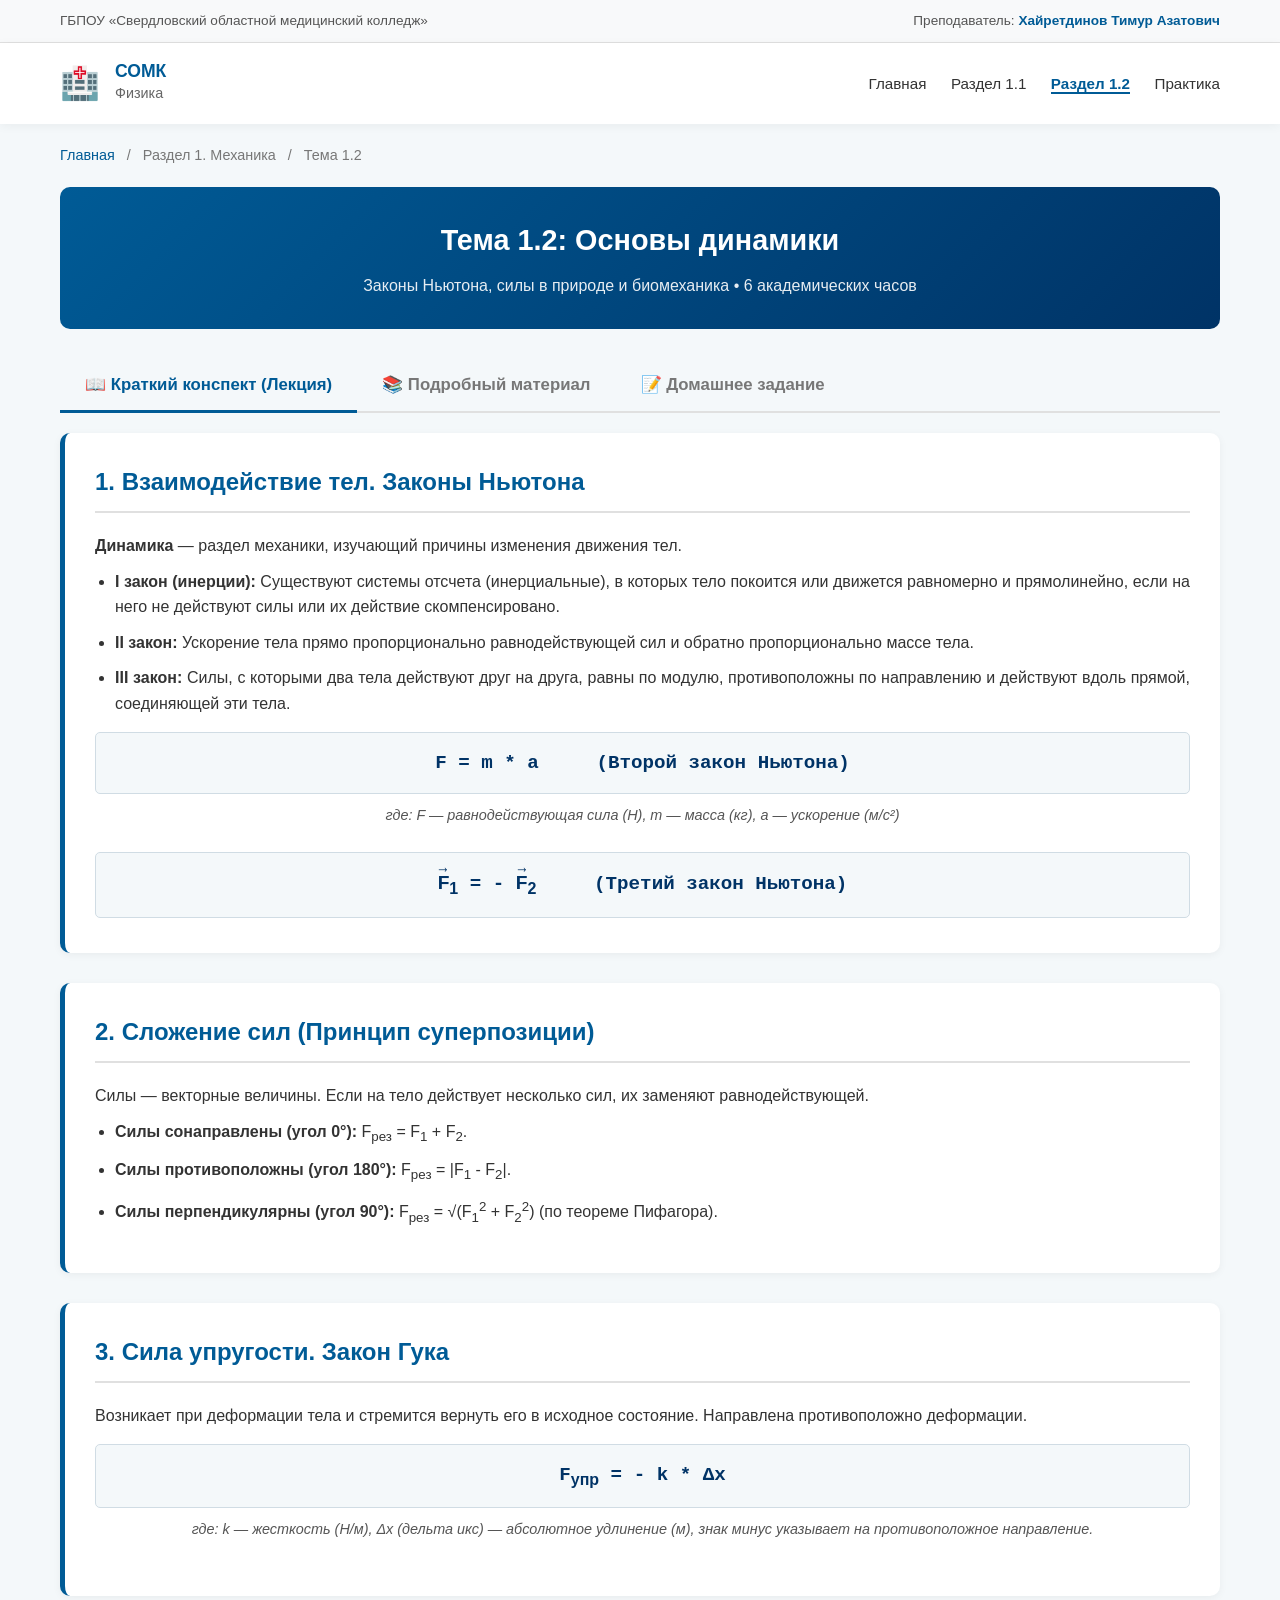
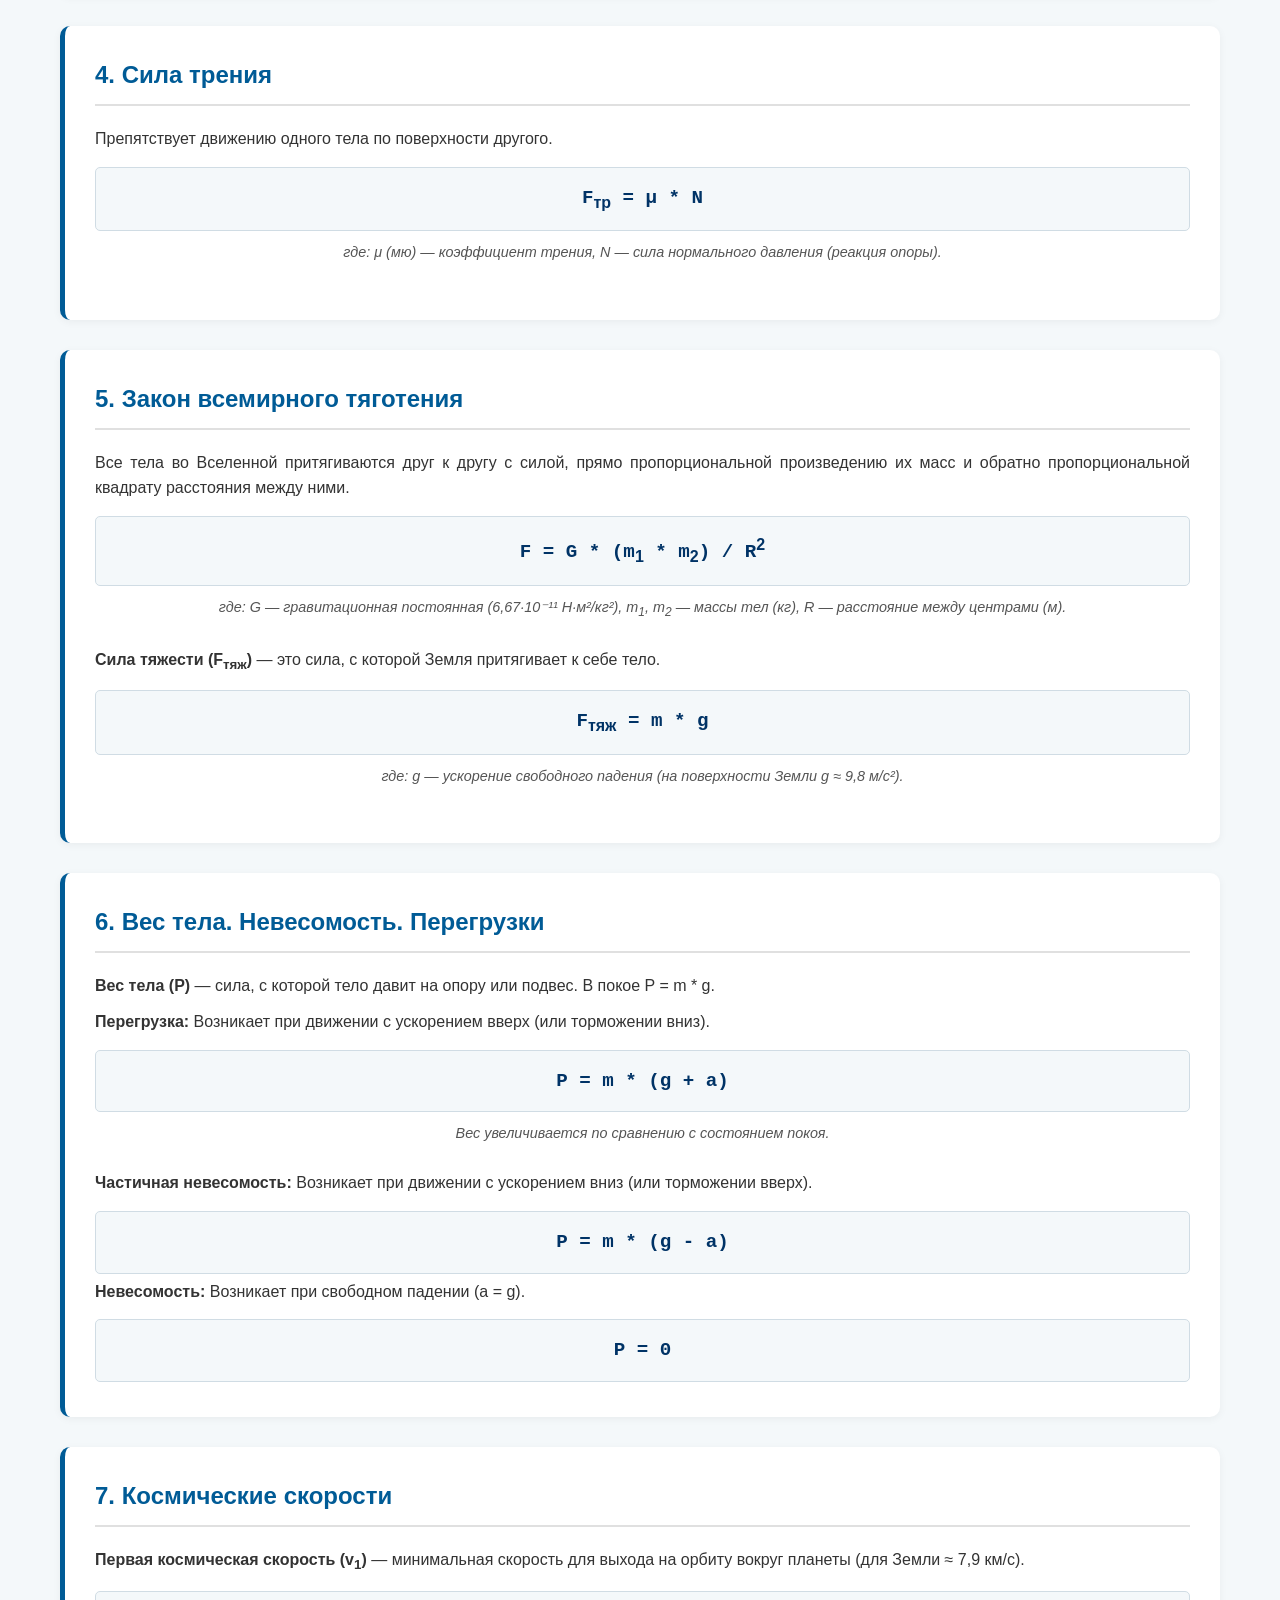
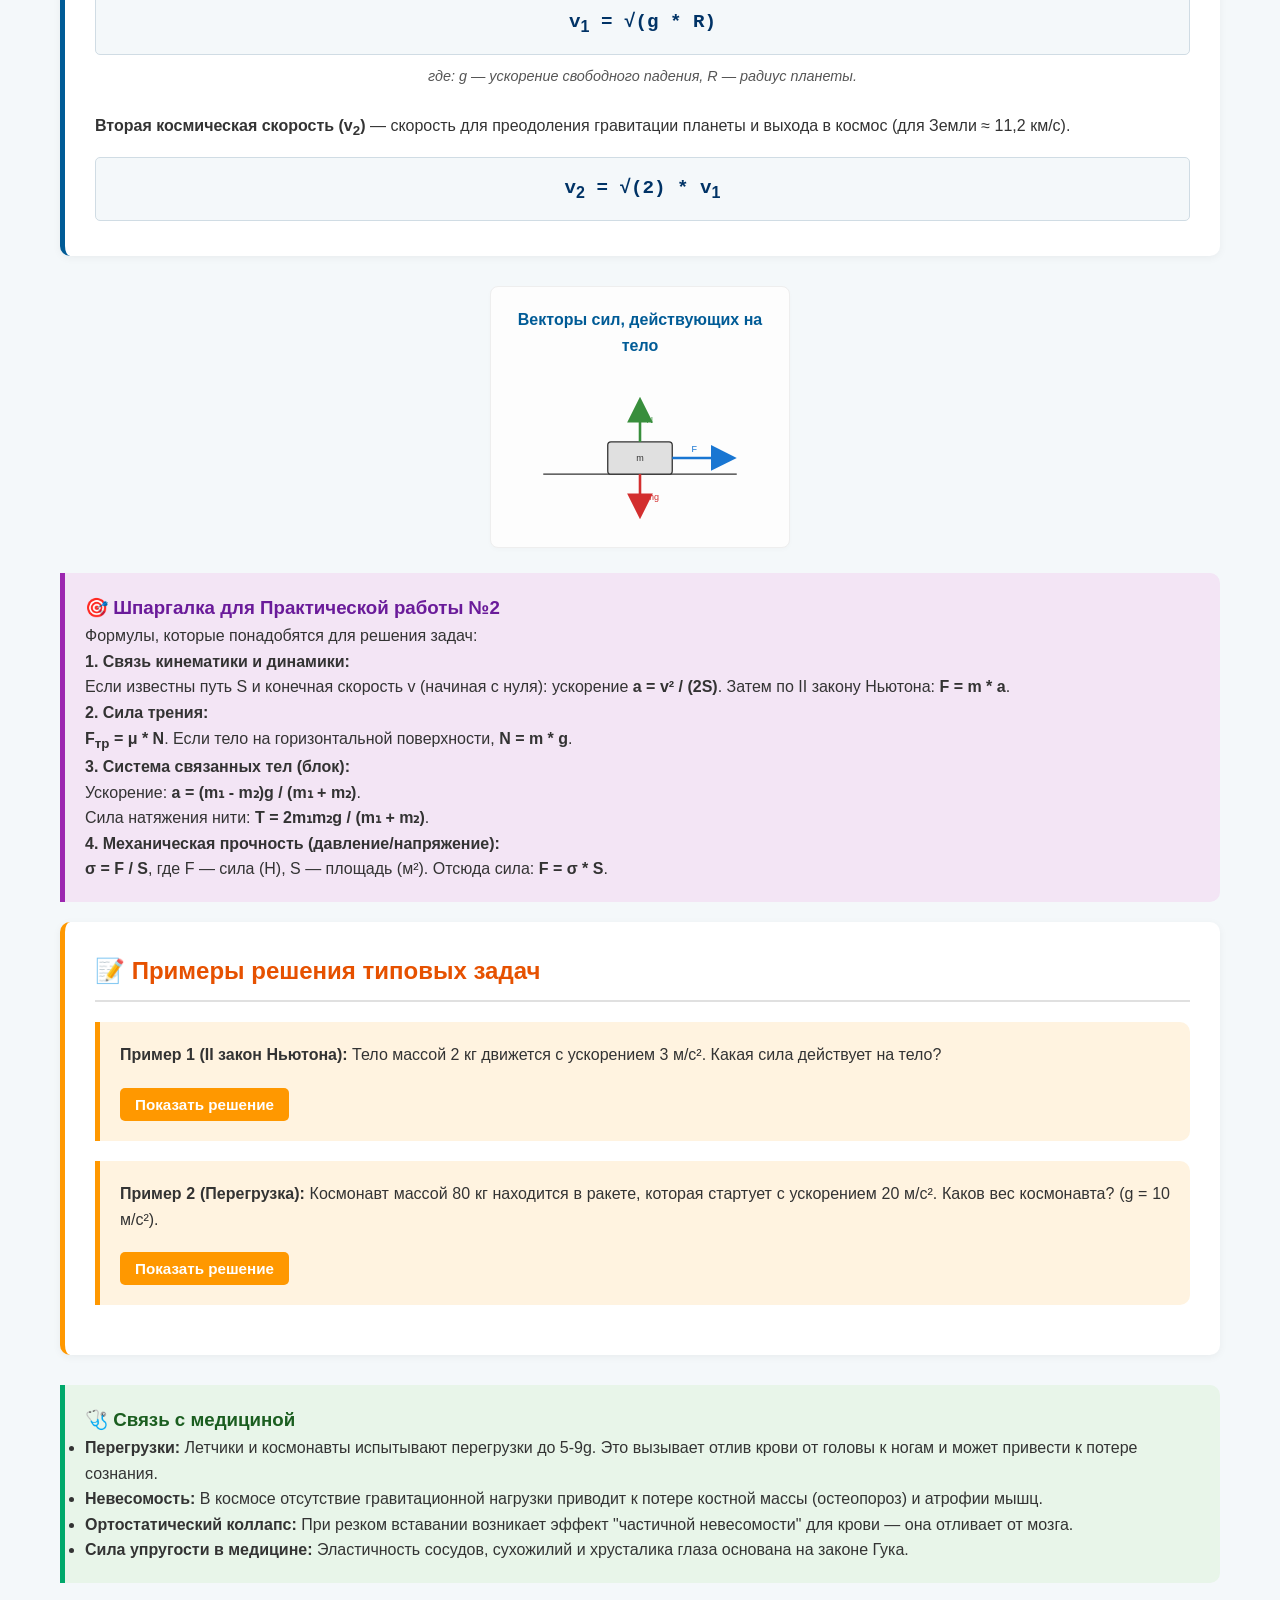
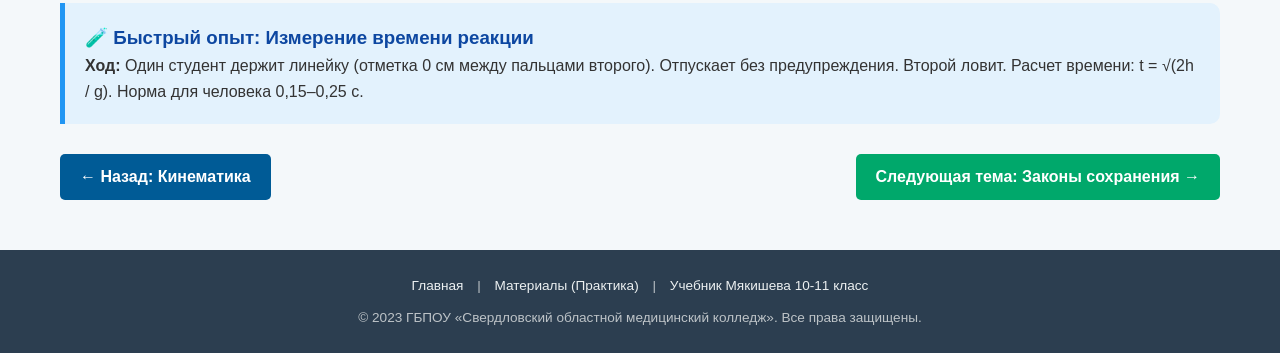
==== dynamics.html @ 5dc93170 "dynamics.html" ====
<!DOCTYPE html>
<html lang="ru">
<head>
    <meta charset="UTF-8">
    <meta name="viewport" content="width=device-width, initial-scale=1.0">
    <title>Тема 1.2 Основы динамики | СОМК</title>
        <link rel="stylesheet" href="./css/style.css">
    <link rel="manifest" href="./manifest.json">
    <meta name="theme-color" content="#005B96">
    <link rel="apple-touch-icon" href="./img/icon-192.png">
</head>
<body>
    <div class="top-bar">
        <div class="container">
            <span>ГБПОУ «Свердловский областной медицинский колледж»</span>
            <span>Преподаватель: <strong>Хайретдинов Тимур Азатович</strong></span>
        </div>
    </div>

    <header>
        <div class="container">
            <nav>
                <div class="logo-block">
                    <div class="logo-icon">🏥</div>
                    <div class="logo-text">
                        <span class="college-name">СОМК</span>
                        <span class="discipline">Физика</span>
                    </div>
                </div>
                <div class="nav-links">
                    <a href="index.html">Главная</a>
                    <a href="mechanics.html">Раздел 1.1</a>
                    <a href="dynamics.html" class="active">Раздел 1.2</a>
                    <a href="materials.html">Практика</a>
                </div>
            </nav>
        </div>
    </header>

    <div class="container">
        <div class="breadcrumbs">
            <a href="index.html">Главная</a> <span>/</span> Раздел 1. Механика <span>/</span> Тема 1.2
        </div>

        <div class="page-header">
            <h1>Тема 1.2: Основы динамики</h1>
            <p>Законы Ньютона, силы в природе и биомеханика • 6 академических часов</p>
        </div>

        <!-- СИСТЕМА ВКЛАДОК -->
        <div class="tab-container">
            <div class="tab-buttons">
                <button class="tab-btn active" onclick="openTab(this, 'tab-short')">📖 Краткий конспект (Лекция)</button>
                <button class="tab-btn" onclick="openTab(this, 'tab-detailed')">📚 Подробный материал</button>
                <button class="tab-btn" onclick="openTab(this, 'tab-homework')">📝 Домашнее задание</button>
            </div>

            <!-- ВКЛАДКА 1: КРАТКИЙ КОНСПЕКТ -->
            <div id="tab-short" class="tab-content active">
                
                <div class="content-section">
                    <h2>1. Взаимодействие тел. Законы Ньютона</h2>
                    <p><strong>Динамика</strong> — раздел механики, изучающий причины изменения движения тел.</p>
                    <ul>
                        <li><strong>I закон (инерции):</strong> Существуют системы отсчета (инерциальные), в которых тело покоится или движется равномерно и прямолинейно, если на него не действуют силы или их действие скомпенсировано.</li>
                        <li><strong>II закон:</strong> Ускорение тела прямо пропорционально равнодействующей сил и обратно пропорционально массе тела.</li>
                        <li><strong>III закон:</strong> Силы, с которыми два тела действуют друг на друга, равны по модулю, противоположны по направлению и действуют вдоль прямой, соединяющей эти тела.</li>
                    </ul>
                    <div class="formula-block">F = m * a &nbsp;&nbsp;&nbsp; (Второй закон Ньютона)</div>
                    <div class="formula-note">где: F — равнодействующая сила (Н), m — масса (кг), a — ускорение (м/с²)</div>
                    <div class="formula-block"><span class="vec">F</span><sub>1</sub> = - <span class="vec">F</span><sub>2</sub> &nbsp;&nbsp;&nbsp; (Третий закон Ньютона)</div>
                </div>

                <div class="content-section">
                    <h2>2. Сложение сил (Принцип суперпозиции)</h2>
                    <p>Силы — векторные величины. Если на тело действует несколько сил, их заменяют равнодействующей.</p>
                    <ul>
                        <li><strong>Силы сонаправлены (угол 0°):</strong> F<sub>рез</sub> = F<sub>1</sub> + F<sub>2</sub>.</li>
                        <li><strong>Силы противоположны (угол 180°):</strong> F<sub>рез</sub> = |F<sub>1</sub> - F<sub>2</sub>|.</li>
                        <li><strong>Силы перпендикулярны (угол 90°):</strong> F<sub>рез</sub> = &radic;(F<sub>1</sub><sup>2</sup> + F<sub>2</sub><sup>2</sup>) (по теореме Пифагора).</li>
                    </ul>
                </div>

                <div class="content-section">
                    <h2>3. Сила упругости. Закон Гука</h2>
                    <p>Возникает при деформации тела и стремится вернуть его в исходное состояние. Направлена противоположно деформации.</p>
                    <div class="formula-block">F<sub>упр</sub> = - k * &Delta;x</div>
                    <div class="formula-note">где: k — жесткость (Н/м), &Delta;x (дельта икс) — абсолютное удлинение (м), знак минус указывает на противоположное направление.</div>
                </div>

                <div class="content-section">
                    <h2>4. Сила трения</h2>
                    <p>Препятствует движению одного тела по поверхности другого.</p>
                    <div class="formula-block">F<sub>тр</sub> = &mu; * N</div>
                    <div class="formula-note">где: &mu; (мю) — коэффициент трения, N — сила нормального давления (реакция опоры).</div>
                </div>

                <div class="content-section">
                    <h2>5. Закон всемирного тяготения</h2>
                    <p>Все тела во Вселенной притягиваются друг к другу с силой, прямо пропорциональной произведению их масс и обратно пропорциональной квадрату расстояния между ними.</p>
                    <div class="formula-block">F = G * (m<sub>1</sub> * m<sub>2</sub>) / R<sup>2</sup></div>
                    <div class="formula-note">где: G — гравитационная постоянная (6,67·10⁻¹¹ Н·м²/кг²), m<sub>1</sub>, m<sub>2</sub> — массы тел (кг), R — расстояние между центрами (м).</div>
                    <p><strong>Сила тяжести (F<sub>тяж</sub>)</strong> — это сила, с которой Земля притягивает к себе тело.</p>
                    <div class="formula-block">F<sub>тяж</sub> = m * g</div>
                    <div class="formula-note">где: g — ускорение свободного падения (на поверхности Земли g ≈ 9,8 м/с²).</div>
                </div>

                <div class="content-section">
                    <h2>6. Вес тела. Невесомость. Перегрузки</h2>
                    <p><strong>Вес тела (P)</strong> — сила, с которой тело давит на опору или подвес. В покое P = m * g.</p>
                    <p><strong>Перегрузка:</strong> Возникает при движении с ускорением вверх (или торможении вниз).</p>
                    <div class="formula-block">P = m * (g + a)</div>
                    <div class="formula-note">Вес увеличивается по сравнению с состоянием покоя.</div>
                    <p><strong>Частичная невесомость:</strong> Возникает при движении с ускорением вниз (или торможении вверх).</p>
                    <div class="formula-block">P = m * (g - a)</div>
                    <p><strong>Невесомость:</strong> Возникает при свободном падении (a = g).</p>
                    <div class="formula-block">P = 0</div>
                </div>

                <div class="content-section">
                    <h2>7. Космические скорости</h2>
                    <p><strong>Первая космическая скорость (v<sub>1</sub>)</strong> — минимальная скорость для выхода на орбиту вокруг планеты (для Земли ≈ 7,9 км/с).</p>
                    <div class="formula-block">v<sub>1</sub> = &radic;(g * R)</div>
                    <div class="formula-note">где: g — ускорение свободного падения, R — радиус планеты.</div>
                    <p><strong>Вторая космическая скорость (v<sub>2</sub>)</strong> — скорость для преодоления гравитации планеты и выхода в космос (для Земли ≈ 11,2 км/с).</p>
                    <div class="formula-block">v<sub>2</sub> = &radic;(2) * v<sub>1</sub></div>
                </div>

                <!-- ВИЗУАЛ -->
                <div class="visual-container">
                    <div class="visual-card">
                        <h4>Векторы сил, действующих на тело</h4>
                        <svg viewBox="0 0 400 250" style="width: 100%; height: auto;">
                            <line x1="50" y1="180" x2="350" y2="180" stroke="#333" stroke-width="2" />
                            <rect x="150" y="130" width="100" height="50" fill="#e0e0e0" stroke="#333" stroke-width="2" rx="5" />
                            <text x="200" y="160" font-size="14" fill="#333" text-anchor="middle">m</text>
                            <!-- Сила тяжести -->
                            <line x1="200" y1="180" x2="200" y2="230" stroke="#D32F2F" stroke-width="4" marker-end="url(#arrR)" />
                            <text x="210" y="220" font-size="14" fill="#D32F2F">mg</text>
                            <!-- Сила реакции -->
                            <line x1="200" y1="130" x2="200" y2="80" stroke="#388E3C" stroke-width="4" marker-end="url(#arrG)" />
                            <text x="210" y="100" font-size="14" fill="#388E3C">N</text>
                            <!-- Сила тяги -->
                            <line x1="250" y1="155" x2="330" y2="155" stroke="#1976D2" stroke-width="4" marker-end="url(#arrB)" />
                            <text x="280" y="145" font-size="14" fill="#1976D2">F</text>
                            <defs>
                                <marker id="arrR" markerWidth="10" markerHeight="10" refX="5" refY="5" orient="auto-start-reverse"><path d="M 0 0 L 10 5 L 0 10 z" fill="#D32F2F" /></marker>
                                <marker id="arrG" markerWidth="10" markerHeight="10" refX="5" refY="5" orient="auto-start-reverse"><path d="M 0 0 L 10 5 L 0 10 z" fill="#388E3C" /></marker>
                                <marker id="arrB" markerWidth="10" markerHeight="10" refX="5" refY="5" orient="auto-start-reverse"><path d="M 0 0 L 10 5 L 0 10 z" fill="#1976D2" /></marker>
                            </defs>
                        </svg>
                    </div>
                </div>

                <!-- ШПАРГАЛКА ДЛЯ ПРАКТИКИ -->
                <div class="practice-cheatsheet">
                    <h3>🎯 Шпаргалка для Практической работы №2</h3>
                    <p>Формулы, которые понадобятся для решения задач:</p>
                    
                    <p><strong>1. Связь кинематики и динамики:</strong><br>
                    Если известны путь S и конечная скорость v (начиная с нуля): ускорение <strong>a = v² / (2S)</strong>. Затем по II закону Ньютона: <strong>F = m * a</strong>.</p>

                    <p><strong>2. Сила трения:</strong><br>
                    <strong>F<sub>тр</sub> = &mu; * N</strong>. Если тело на горизонтальной поверхности, <strong>N = m * g</strong>.</p>

                    <p><strong>3. Система связанных тел (блок):</strong><br>
                    Ускорение: <strong>a = (m₁ - m₂)g / (m₁ + m₂)</strong>.<br>
                    Сила натяжения нити: <strong>T = 2m₁m₂g / (m₁ + m₂)</strong>.</p>

                    <p><strong>4. Механическая прочность (давление/напряжение):</strong><br>
                    <strong>&sigma; = F / S</strong>, где F — сила (Н), S — площадь (м²). Отсюда сила: <strong>F = &sigma; * S</strong>.</p>
                </div>

                <!-- ПРИМЕРЫ РЕШЕНИЯ ЗАДАЧ -->
                <div class="content-section" style="border-left-color: #FF9800;">
                    <h2 style="color: #E65100;">📝 Примеры решения типовых задач</h2>
                    
                    <div class="task-box">
                        <p><strong>Пример 1 (II закон Ньютона):</strong> Тело массой 2 кг движется с ускорением 3 м/с². Какая сила действует на тело?</p>
                        <button class="btn-reveal" onclick="toggleAnswer(this, 'ex1')">Показать решение</button>
                        <div id="ex1" class="answer-block">
                            <p><strong>Решение:</strong> F = m * a = 2 кг * 3 м/с² = <strong>6 Н.</strong></p>
                        </div>
                    </div>

                    <div class="task-box">
                        <p><strong>Пример 2 (Перегрузка):</strong> Космонавт массой 80 кг находится в ракете, которая стартует с ускорением 20 м/с². Каков вес космонавта? (g = 10 м/с²).</p>
                        <button class="btn-reveal" onclick="toggleAnswer(this, 'ex2')">Показать решение</button>
                        <div id="ex2" class="answer-block">
                            <p><strong>Решение:</strong> Ракета движется вверх с ускорением, значит возникает перегрузка. P = m * (g + a) = 80 * (10 + 20) = <strong>2400 Н.</strong></p>
                        </div>
                    </div>
                </div>

                <!-- МЕДИЦИНА И ОПЫТ -->
                <div class="medical-box">
                    <h3>🩺 Связь с медициной</h3>
                    <ul>
                        <li><strong>Перегрузки:</strong> Летчики и космонавты испытывают перегрузки до 5-9g. Это вызывает отлив крови от головы к ногам и может привести к потере сознания.</li>
                        <li><strong>Невесомость:</strong> В космосе отсутствие гравитационной нагрузки приводит к потере костной массы (остеопороз) и атрофии мышц.</li>
                        <li><strong>Ортостатический коллапс:</strong> При резком вставании возникает эффект "частичной невесомости" для крови — она отливает от мозга.</li>
                        <li><strong>Сила упругости в медицине:</strong> Эластичность сосудов, сухожилий и хрусталика глаза основана на законе Гука.</li>
                    </ul>
                </div>

                <div class="experiment-box">
                    <h3>🧪 Быстрый опыт: Измерение времени реакции</h3>
                    <p><strong>Ход:</strong> Один студент держит линейку (отметка 0 см между пальцами второго). Отпускает без предупреждения. Второй ловит. Расчет времени: t = &radic;(2h / g). Норма для человека 0,15–0,25 с.</p>
                </div>
            </div>

            <!-- ВКЛАДКА 2: ПОДРОБНЫЙ МАТЕРИАЛ -->
            <div id="tab-detailed" class="tab-content">
                <div class="content-section">
                    <h2>Подробная теория (для самостоятельного изучения)</h2>
                    
                    <!-- ================= ФАЙЛ 1: ПЕРВЫЙ ЗАКОН НЬЮТОНА ================= -->
                    <h3>1. Инерция. Первый закон Ньютона</h3>
                    <p><strong>Инерция</strong> — это явление сохранения скорости движения тела при отсутствии внешних воздействий.</p>
                    
                    <div class="medical-box" style="background-color: #FFF3E0; border-left-color: #FF9800;">
                        <h3 style="color: #E65100;">💡 Обрати внимание!</h3>
                        <p>По закону инерции, материальная точка сохраняет свою скорость при отсутствии воздействия на него внешних сил или при уравновешивании действия этих сил.</p>
                        <p>С явлением инерции мы сталкиваемся ежедневно, поэтому необходимо знать её положительные и отрицательные свойства. При ловле мяча нужно отступать по траектории движения, смягчая удар. Иначе можно получить травму. При торможении транспорта необходимо постараться продолжить движение по прежней траектории, чтобы избежать столкновения с деталями транспорта.</p>
                    </div>

                    <p>До принятия закона инерции древнегреческий учёный Аристотель и его последователи считали, что тело не может двигаться с постоянной скоростью без постоянного воздействия внешних сил.</p>
                    <p>Первым отверг такие представления Галилео Галилей. Он предположил, что в результате взаимодействий любого тела с другими телами происходят изменения скорости его движения. При отсутствии действия других тел скорость тела не изменяется ни по модулю, ни по направлению. Таким образом, Галилей пришёл к выводу:</p>
                    <p><em>При отсутствии внешних воздействий тело может не только покоиться, но и двигаться прямолинейно и равномерно.</em></p>
                    <p>Внешние силы необходимы для компенсации потерь энергии из-за силы трения.</p>
                    
                    <div class="medical-box" style="background-color: #FFF3E0; border-left-color: #FF9800;">
                        <h3 style="color: #E65100;">💡 Обрати внимание!</h3>
                        <p>После прекращения воздействий тело движется равномерно и прямолинейно по касательной к первоначальной траектории движения.</p>
                    </div>

                    <p>На основе вывода Галилея английский учёный Исаак Ньютон сформулировал закон инерции.</p>
                    <p><strong>Если на тело не действуют силы или их действие скомпенсировано, то данное тело находится в состоянии покоя или равномерного прямолинейного движения.</strong></p>
                    <p>Закон инерции называют первым законом Ньютона, или первым законом механики.</p>

                    <p><strong>Инертность</strong> — это свойство тела, которое характеризует его способность «сопротивляться» изменению скорости.</p>
                    <p>Насколько инертным является тело, определяется его массой (в физике вводится термин «инертная масса»).</p>

                    <h3>2. Инерциальные и неинерциальные системы отсчета</h3>
                    <p>Со временем выяснилось, что первый закон Ньютона выполняется не во всех системах отсчёта.</p>
                    <p>Проведём опыт. Подвесим над тележкой один шарик, а другой положим внутрь грузового отсека тележки. Запустим установку так, чтобы она двигалась по поверхности стола с постоянной скоростью в одном направлении (рис. 1).</p>

                    <!-- КАРТИНКА 1: Тележка на ровной поверхности -->
                    <div class="doc-image-container">
                        <img src="./img/img_dyn_01_cart_smooth.svg" alt="Опыт с тележкой на ровной горизонтальной поверхности" onerror="this.style.display='none'; this.nextElementSibling.style.display='block';">
                        <div style="display:none; padding: 20px; background: #fff3cd; color: #856404; border-radius: 5px;">
                            Сохраните картинку как <code>img_dyn_01_cart_smooth.svg</code>.
                        </div>
                        <div class="doc-image-caption">Рис. 1. Опыт с тележкой на ровной горизонтальной поверхности.</div>
                    </div>

                    <p>1. Сила тяжести первого шарика уравновешена силой натяжения троса, поэтому нет движения вертикального направления: <span class="vec">T</span><sub>1</sub> + m<sub>1</sub><span class="vec">g</span> = m<sub>1</sub><span class="vec">a</span>.</p>
                    <p>2. Сила тяжести второго шарика уравновешена силой реакции опоры, поэтому нет движения вертикального направления: <span class="vec">N</span><sub>2</sub> + m<sub>2</sub><span class="vec">g</span> = m<sub>2</sub><span class="vec">a</span>.</p>
                    <p>3. Сила тяжести всей системы тележки с шариками уравновешена силой реакции опоры (Земли), поэтому нет движения вертикального направления: <span class="vec">N</span><sub>3</sub> + (m<sub>1</sub>+m<sub>2</sub>+m<sub>3</sub>)<span class="vec">g</span> = (m<sub>1</sub>+m<sub>2</sub>+m<sub>3</sub>)<span class="vec">a</span>.</p>

                    <p>В горизонтальном направлении нет сил, которые бы изменяли скорости движения шариков и тележки. Поэтому скорость движения всей системы и каждого элемента в горизонтальном направлении постоянна: v = const.</p>
                    
                    <p>Но когда тележка попадёт на песочную насыпь (рис. 2), то она быстро остановится, так как её скорость быстро уменьшается. При снижении скорости шарики начинают двигаться относительно тележки по инерции. В этом случае изменение скорости шариков не связано с действием на них каких-либо сил.</p>

                    <!-- КАРТИНКА 2: Тележка на песке -->
                    <div class="doc-image-container">
                        <img src="./img/img_dyn_02_cart_sand.svg" alt="Опыт с тележкой на песочной насыпи" onerror="this.style.display='none'; this.nextElementSibling.style.display='block';">
                        <div style="display:none; padding: 20px; background: #fff3cd; color: #856404; border-radius: 5px;">
                            Сохраните картинку как <code>img_dyn_02_cart_sand.svg</code>.
                        </div>
                        <div class="doc-image-caption">Рис. 2. Опыт с тележкой на песочной насыпи.</div>
                    </div>

                    <p>В системе отсчёта, связанной с тележкой, движущейся с ускорением (в данном случае с замедлением), закон инерции не выполняется.</p>
                    <p>Если тело относительно системы отсчёта имеет ускорение даже в отсутствие действия на него других тел или внешних сил, то в такой системе не выполняется закон инерции.</p>
                    
                    <p><strong>Первый закон Ньютона:</strong> всегда можно найти инерциальную систему отсчёта, в которой выполняется закон инерции: если на тело не действуют силы или их действие компенсировано, то тело будет находиться в состоянии покоя или двигаться прямолинейно и равномерно.</p>
                    <p>Первый закон Ньютона устанавливает существование инерциальных систем отсчёта (ИСО).</p>
                    <p><strong>Неинерциальными</strong> называют системы отсчёта, в которых закон инерции не выполняется.</p>
                    <p>Одно и то же тело может находиться в состоянии покоя в одной системе отсчёта и двигаться с ускорением в другой системе отсчёта.</p>

                    <p><strong>Пример:</strong> в самолёте, пикирующем вниз с ускорением свободного падения, пилот находится в состоянии покоя в системе отсчёта, связанной с самолётом. Одновременно в системе отсчёта, связанной с Землёй, этот пилот движется вместе с самолетом с ускорением свободного падения.</p>
                    <p>В большинстве вопросов о движении на поверхности Земли будем принимать Землю за систему отсчёта, потому что нарушения закона инерции для Земли как для системы отсчёта малы. Изучая движение планет будем выбирать для системы отсчета Солнце и звёзды.</p>
                    <p>Всегда можно найти (выбрать) систему отсчёта, которая с заданной степенью точности является инерциальной.</p>

                    <!-- ================= ФАЙЛ 2: ВТОРОЙ ЗАКОН НЬЮТОНА ================= -->
                    <h3 style="margin-top: 50px; color: #005B96; border-bottom: 2px solid #005B96;">3. Сложение сил. Второй закон Ньютона</h3>
                    
                    <h4>1. Сложение сил</h4>
                    
                    <div class="medical-box" style="background-color: #FFF3E0; border-left-color: #FF9800;">
                        <h3 style="color: #E65100;">💡 Обрати внимание!</h3>
                        <p>Силы — векторные величины, они характеризуются модулем и направлением. Поэтому при сложении сил применяют законы сложения векторов.</p>
                    </div>

                    <p><strong>1. Угол между векторами равен 0°.</strong> Если силы параллельны и сонаправлены, то их модули складываются. Для вычислений используют формулу: <strong>F<sub>рез</sub> = F<sub>1</sub> + F<sub>2</sub></strong>.</p>

                    <!-- КАРТИНКА 3: Сложение сонаправленных сил -->
                    <div class="doc-image-container">
                        <img src="./img/img_dyn_03_add_0.svg" alt="Сложение однонаправленных сил" onerror="this.style.display='none'; this.nextElementSibling.style.display='block';">
                        <div style="display:none; padding: 20px; background: #fff3cd; color: #856404; border-radius: 5px;">
                            Сохраните картинку как <code>img_dyn_03_add_0.svg</code>.
                        </div>
                        <div class="doc-image-caption">Рис. 3. Сложение однонаправленных сил.</div>
                    </div>

                    <p><strong>Пример:</strong> двое детей тянут санки, помогая друг другу. Поэтому результирующая сила всегда больше, чем сила тяги каждого ребёнка, взятая по отдельности.</p>

                    <p><strong>2. Угол между векторами равен 180°.</strong> Если силы параллельны и противоположно направлены, то их модули вычитаются. Результирующая сила всегда положительна, так как разность берётся по модулю. Для вычислений используют формулу: <strong>F<sub>рез</sub> = |F<sub>1</sub> − F<sub>2</sub>|</strong>.</p>

                    <!-- КАРТИНКА 4: Сложение противоположных сил -->
                    <div class="doc-image-container">
                        <img src="./img/img_dyn_04_add_180.svg" alt="Сложение противоположно направленных сил" onerror="this.style.display='none'; this.nextElementSibling.style.display='block';">
                        <div style="display:none; padding: 20px; background: #fff3cd; color: #856404; border-radius: 5px;">
                            Сохраните картинку как <code>img_dyn_04_add_180.svg</code>.
                        </div>
                        <div class="doc-image-caption">Рис. 4. Сложение противоположно направленных сил.</div>
                    </div>

                    <p><strong>Пример:</strong> если санки тянуть по поверхности, на которой нет ни снега, ни льда, то сила трения действует противоположно силе тяги. Поэтому результирующая сила меньше, чем сила тяги.</p>

                    <p><strong>3. Угол между векторами равен 90°.</strong> Если силы взаимно перпендикулярны, то их результирующая сила находится по теореме Пифагора. Обе силы являются катетами прямоугольного треугольника, а результирующая сила — гипотенузой. Для вычислений используют формулу: <strong>F<sub>рез</sub> = &radic;(F<sub>1</sub><sup>2</sup> + F<sub>2</sub><sup>2</sup>)</strong>.</p>

                    <!-- КАРТИНКА 5: Сложение перпендикулярных сил -->
                    <div class="doc-image-container">
                        <img src="./img/img_dyn_05_add_90.svg" alt="Сложение взаимно перпендикулярных сил" onerror="this.style.display='none'; this.nextElementSibling.style.display='block';">
                        <div style="display:none; padding: 20px; background: #fff3cd; color: #856404; border-radius: 5px;">
                            Сохраните картинку как <code>img_dyn_05_add_90.svg</code>.
                        </div>
                        <div class="doc-image-caption">Рис. 5. Сложение взаимно перпендикулярных сил.</div>
                    </div>

                    <p><strong>Пример:</strong> если ехать на велосипеде при сильном боковом ветре, то велосипед заносит в сторону, так как результирующая сила направлена в сторону от направления движения.</p>

                    <h4>2. Принцип суперпозиции сил</h4>
                    <p>Сила характеризуется:</p>
                    <ul>
                        <li>направлением,</li>
                        <li>величиной,</li>
                        <li>точкой приложения (началом вектора), геометрическое положение которой зависит от того, какая именно сила действует на тело.</li>
                    </ul>
                    <p><strong>Принцип суперпозиции:</strong> при действии на тело нескольких сил <span class="vec">F</span><sub>1</sub>, <span class="vec">F</span><sub>2</sub>...<span class="vec">F</span><sub>n</sub>, результирующая (равнодействующая) сила равна <span class="vec">F<sub>p</sub></span> = <span class="vec">F</span><sub>1</sub> + <span class="vec">F</span><sub>2</sub> + ... + <span class="vec">F</span><sub>n</sub>.</p>
                    
                    <!-- КАРТИНКА 6: Векторная сумма -->
                    <div class="doc-image-container">
                        <img src="./img/img_dyn_07_vector_sum.svg" alt="Векторная сумма сил" onerror="this.style.display='none'; this.nextElementSibling.style.display='block';">
                        <div style="display:none; padding: 20px; background: #fff3cd; color: #856404; border-radius: 5px;">
                            Сохраните картинку как <code>img_dyn_07_vector_sum.svg</code>.
                        </div>
                        <div class="doc-image-caption">Векторная сумма сил (правило параллелограмма).</div>
                    </div>

                    <p>На рисунке 6 изображён брусок, на который действуют сила тяжести m<span class="vec">g</span>, сила реакции опоры <span class="vec">N</span> и сила трения <span class="vec">F<sub>тр</sub></span>. Красным вектором обозначена результирующая сила <span class="vec">F<sub>рез</sub></span>.</p>

                    <!-- КАРТИНКА 7: Силы на наклонной плоскости -->
                    <div class="doc-image-container">
                        <img src="./img/img_dyn_06_block_incline.svg" alt="Брусок на наклонной плоскости" onerror="this.style.display='none'; this.nextElementSibling.style.display='block';">
                        <div style="display:none; padding: 20px; background: #fff3cd; color: #856404; border-radius: 5px;">
                            Сохраните картинку как <code>img_dyn_06_block_incline.svg</code>.
                        </div>
                        <div class="doc-image-caption">Рис. 6. Силы, действующие на брусок на наклонной плоскости.</div>
                    </div>

                    <h4>3. Второй закон Ньютона</h4>
                    <p>Обобщение экспериментальных фактов по выявлению взаимосвязи между ускорением и вызывающей его силой является основанием второго закона Ньютона.</p>
                    <p><strong>Формулировка второго закона Ньютона:</strong> ускорение тела прямо пропорционально равнодействующей сил, действующих на тело, и обратно пропорционально массе тела.</p>
                    <p>Математическое выражение:</p>
                    <div class="formula-block"><span class="vec">a</span> = <span class="vec">F<sub>p</sub></span> / m</div>
                    <div class="formula-note">где: <span class="vec">F<sub>p</sub></span> — равнодействующая сил, m — масса тела.</div>
                    
                    <p>Масса m, входящая в формулировку второго закона Ньютона, называется <strong>инертной массой</strong>.</p>
                    <p>На практике при решении задач удобнее использовать следующую форму второго закона Ньютона.</p>
                    <p>Равнодействующая сил, приложенных к телу, прямо пропорциональна произведению массы тела на его ускорение:</p>
                    <div class="formula-block"><span class="vec">F<sub>p</sub></span> = m * <span class="vec">a</span></div>

                    <p>Равнодействующая сил — векторная сумма сил, приложенных к телу. Её можно найти по принципу суперпозиции сил.</p>
                    <p>Если на тело действуют силы <span class="vec">F</span><sub>1</sub>, <span class="vec">F</span><sub>2</sub>, …, то результирующая сила есть векторная сумма этих сил:</p>
                    <div class="formula-block"><span class="vec">F<sub>p</sub></span> = <span class="vec">F</span><sub>1</sub> + <span class="vec">F</span><sub>2</sub> + …</div>
                    <p>а тело приобретает ускорение, которое вызвано действием одной силы, равной по модулю и направлению вектору результирующей (или равнодействующей) силы <span class="vec">F<sub>p</sub></span>.</p>

                    <p><strong>Пример:</strong> запишем следствие из второго закона Ньютона для системы «поверхность — блок», изображённой на рисунке 7.</p>

                    <!-- КАРТИНКА 8: Брусок на горизонтальной поверхности -->
                    <div class="doc-image-container">
                        <img src="./img/img_dyn_09_block_horizontal.svg" alt="Силы, действующие на блок" onerror="this.style.display='none'; this.nextElementSibling.style.display='block';">
                        <div style="display:none; padding: 20px; background: #fff3cd; color: #856404; border-radius: 5px;">
                            Сохраните картинку как <code>img_dyn_09_block_horizontal.svg</code>.
                        </div>
                        <div class="doc-image-caption">Рис. 7. Силы, действующие на блок (горизонтальная поверхность).</div>
                    </div>

                    <p>В горизонтальном направлении на блок действуют силы <span class="vec">F</span> и <span class="vec">F<sub>тр</sub></span>, тело имеет ускорение <span class="vec">a</span>.</p>
                    <p>В вертикальном направлении на блок действуют силы m<span class="vec">g</span> и <span class="vec">N</span>, но ускорения нет (тело движется по поверхности, а не «улетает» вверх). Следствия из второго закона Ньютона:</p>
                    <ul>
                        <li>в векторном виде: <span class="vec">F</span> + <span class="vec">F<sub>тр</sub></span> + m<span class="vec">g</span> + <span class="vec">N</span> = m<span class="vec">a</span>;</li>
                        <li>в проекциях на оси OX и OY: <br>
                        OX: F – F<sub>тр</sub> = ma,<br>
                        OY: N – mg = 0.</li>
                    </ul>

                    <p>Чтобы рассчитать величину проекции результирующей силы на выбранное направление, требуется определить величины проекций на это направление всех сил, действующих на тело, и сложить их.</p>
                    
                    <p><strong>Пример:</strong> величина проекции силы <span class="vec">F</span> на ось OX, где <span class="vec">F</span> = <span class="vec">F</span><sub>1</sub> + <span class="vec">F</span><sub>2</sub> (рис. 8):</p>
                    <div class="formula-block">F<sub>x</sub> = F<sub>1x</sub> + F<sub>2x</sub> = F<sub>1</sub>cos&alpha;<sub>1</sub> + F<sub>2</sub>cos&alpha;<sub>2</sub></div>
                    <div class="formula-note">где &alpha;<sub>1</sub> и &alpha;<sub>2</sub> — углы между <span class="vec">F</span><sub>1</sub> и <span class="vec">F</span><sub>2</sub> и осью OX.</div>

                    <!-- КАРТИНКА 9: Проекции на ось -->
                    <div class="doc-image-container">
                        <img src="./img/img_dyn_08_vector_projections.svg" alt="Проекции сил на ось" onerror="this.style.display='none'; this.nextElementSibling.style.display='block';">
                        <div style="display:none; padding: 20px; background: #fff3cd; color: #856404; border-radius: 5px;">
                            Сохраните картинку как <code>img_dyn_08_vector_projections.svg</code>.
                        </div>
                        <div class="doc-image-caption">Рис. 8. Проекции сил на ось OX.</div>
                    </div>

                    <!-- ================= ФАЙЛ 3: ТРЕТИЙ ЗАКОН НЬЮТОНА ================= -->
                    <h3 style="margin-top: 50px; color: #005B96; border-bottom: 2px solid #005B96;">4. Третий закон Ньютона</h3>
                    
                    <p>Взаимодействие двух тел — это всегда двусторонний процесс.</p>
                    <p><strong>Пример:</strong> рассмотрим процесс вбивания гвоздя молотком (рис. 9). Изменение энергии молотка, позволяет совершать работу по забиванию гвоздя. Металлическая часть молотка воздействует на шляпку гвоздя, что вызывает сопротивление бруска при забивании гвоздя. Эта сила противодействует силе молотка. Поэтому молоток останавливается.</p>

                    <!-- КАРТИНКА 10: Молоток и гвоздь -->
                    <div class="doc-image-container">
                        <img src="./img/img_dyn_10_hammer.png" alt="Молоток и гвоздь" onerror="this.style.display='none'; this.nextElementSibling.style.display='block';">
                        <div style="display:none; padding: 20px; background: #fff3cd; color: #856404; border-radius: 5px;">
                            Сохраните картинку как <code>img_dyn_10_hammer.png</code>.
                        </div>
                        <div class="doc-image-caption">Рис. 9. Изображение гвоздя и молотка.</div>
                    </div>

                    <p>Проведём опыт. Сцепим два динамометра вместе. Показания динамометров будут одинаковы (рис. 10). Следовательно, динамометры взаимодействуют равными по модулю и противоположно направленными силами.</p>

                    <!-- КАРТИНКА 11: Динамометры -->
                    <div class="doc-image-container">
                        <img src="./img/img_dyn_11_dynamometers.svg" alt="Два динамометра" onerror="this.style.display='none'; this.nextElementSibling.style.display='block';">
                        <div style="display:none; padding: 20px; background: #fff3cd; color: #856404; border-radius: 5px;">
                            Сохраните картинку как <code>img_dyn_11_dynamometers.svg</code>.
                        </div>
                        <div class="doc-image-caption">Рис. 10. Изображение динамометров.</div>
                    </div>

                    <div class="medical-box" style="background-color: #FFF3E0; border-left-color: #FF9800;">
                        <h3 style="color: #E65100;">💡 Обрати внимание!</h3>
                        <p>Тела действуют друг на друга с равными по модулю силами и в том случае, если взаимодействие происходит на расстоянии.</p>
                    </div>

                    <p>Напомним, что во время работы с динамометром следует избегать перегрузки прибора, чтобы длина пружины не превышала установленный лимит на шкале. Важно также не тянуть пружину динамометра вручную, так как это может привести к повреждению устройства и неправильно измеренному результату.</p>
                    <p>К одному из динамометров прикрепим металлический брусок, а к другому — магнит (рис. 11).</p>

                    <!-- КАРТИНКА 12: Магнит и железо -->
                    <div class="doc-image-container">
                        <img src="./img/img_dyn_12_magnet.png" alt="Взаимодействие магнита и железа" onerror="this.style.display='none'; this.nextElementSibling.style.display='block';">
                        <div style="display:none; padding: 20px; background: #fff3cd; color: #856404; border-radius: 5px;">
                            Сохраните картинку как <code>img_dyn_12_magnet.png</code>.
                        </div>
                        <div class="doc-image-caption">Рис. 11. Изображение взаимодействия магнита и железа.</div>
                    </div>

                    <p>Сначала динамометры разведём на такое расстояние, при котором силы взаимодействия магнита и металлического бруска практически равны нулю. В данный момент оба динамометра будут показывать «0».</p>
                    <p>Если начинать сближать динамометры (перемещать один из них или оба сразу), то стрелки динамометров начнут отклоняться. Интересен тот факт, что отклонение от нуля происходит в разные стороны. Это означает, что силы взаимодействия магнита и металлического бруска противоположны по направлению. Показания динамометров в данном случае будут одинаковы.</p>
                    
                    <p><strong>Третий закон Ньютона:</strong> Силы взаимодействия двух тел равны по величине, противоположно направлены, и действуют вдоль прямой, соединяющей эти тела:</p>
                    <div class="formula-block"><span class="vec">F<sub>1</sub></span> = -<span class="vec">F<sub>2</sub></span></div>

                    <p>Знак равенства обозначает, что действие равно противодействию, силы возникают попарно. Знак минуса означает, что силы действуют противоположно направленно, их векторная сумма равна нулю.</p>
                    <p>Как этот закон применяется для объяснения явлений? Например, метеорит падает на землю, поскольку Земля притягивает его с силой тяжести F=mg. Однако, метеорит притягивает Землю с точно такой же по величине силой. Поскольку масса Земли чрезвычайно велика, её перемещение под действием этой силы пренебрежимо мало.</p>

                    <div class="medical-box" style="background-color: #FFF3E0; border-left-color: #FF9800;">
                        <h3 style="color: #E65100;">💡 Обрати внимание!</h3>
                        <p>Силы, возникающие в результате взаимодействия тел, являются силами одной природы.</p>
                    </div>

                    <p><strong>Пример:</strong> все тела действуют на опору или подвес благодаря гравитации — силе притяжения между телом и Землёй. Под действием силы тяжести опора деформируется: скамейка изгибается, полка под весом книг провисает. Опора стремится вернуть исходное положение, что вызывает силы упругости, с которыми опора воздействует на тело (рис. 12).</p>

                    <!-- КАРТИНКА 13: Брусок на опоре (N и P) -->
                    <div class="doc-image-container">
                        <img src="./img/img_dyn_13_action_reaction.png" alt="Силы действия и противодействия" onerror="this.style.display='none'; this.nextElementSibling.style.display='block';">
                        <div style="display:none; padding: 20px; background: #fff3cd; color: #856404; border-radius: 5px;">
                            Сохраните картинку как <code>img_dyn_13_action_reaction.png</code>.
                        </div>
                        <div class="doc-image-caption">Рис. 12. Изображение сил (действие и противодействие).</div>
                    </div>

                    <p>Вес тела <span class="vec">P</span> приложен к опоре и направлен вертикально вниз к центру Земли. Противодействует весу сила реакции опоры <span class="vec">N</span>, поэтому она направлена перпендикулярно поверхности опоры.</p>

                    <p><strong>Пример:</strong> два тела массами m<sub>1</sub> и m<sub>2</sub> помещены на гладкую горизонтальную плоскость и связаны друг с другом нерастяжимой нитью. Ко второму телу в горизонтальном направлении приложена сила. Определим ускорение обоих тел.</p>

                    <!-- КАРТИНКА 14: Два тела на нити -->
                    <div class="doc-image-container">
                        <img src="./img/img_dyn_14_two_bodies.svg" alt="Силы, действующие на тела системы" onerror="this.style.display='none'; this.nextElementSibling.style.display='block';">
                        <div style="display:none; padding: 20px; background: #fff3cd; color: #856404; border-radius: 5px;">
                            Сохраните картинку как <code>img_dyn_14_two_bodies.svg</code>.
                        </div>
                        <div class="doc-image-caption">Рис. 13. Силы, действующие на тела системы.</div>
                    </div>

                    <ul>
                        <li>На рисунке 13 показаны силы, действующие на тела в горизонтальном направлении.</li>
                        <li>Нить нерастяжима, что означает движение тел с одинаковым ускорением.</li>
                        <li>Запишем следствие из второго закона Ньютона в векторной форме: <br>
                            m<sub>1</sub><span class="vec">a</span> = <span class="vec">T</span><sub>1</sub> + m<sub>1</sub><span class="vec">g</span> + <span class="vec">N</span><sub>1</sub>, <br>
                            m<sub>2</sub><span class="vec">a</span> = <span class="vec">T</span><sub>2</sub> + <span class="vec">F</span> + m<sub>2</sub><span class="vec">g</span> + <span class="vec">N</span><sub>2</sub>.
                        </li>
                        <li>Введём ось координат OX. Запишем следствие из второго закона Ньютона в скалярной форме, спроецировав векторы сил и ускорения:
                            <div class="formula-block">m<sub>1</sub>a = T<sub>1</sub><br>m<sub>2</sub>a = -T<sub>2</sub> + F</div>
                        </li>
                        <li>По третьему закону Ньютона <span class="vec">T<sub>1</sub></span> = -<span class="vec">T<sub>2</sub></span> и T<sub>1</sub> = T<sub>2</sub> = T.</li>
                        <li>Подставим:
                            <div class="formula-block">m<sub>1</sub>a = T<br>m<sub>2</sub>a = -T + F</div>
                        </li>
                        <li>Складывая правые и левые части первого и второго уравнения системы, получим:</li>
                    </ul>
                    <div class="formula-block">a · (m<sub>1</sub> + m<sub>2</sub>) = F &nbsp;&nbsp;&nbsp; &rArr; &nbsp;&nbsp;&nbsp; a = F / (m<sub>1</sub> + m<sub>2</sub>)</div>

                    <!-- ================= ФАЙЛ 4: СИЛА ТЯЖЕСТИ. ЗАКОН ВСЕМИРНОГО ТЯГОТЕНИЯ ================= -->
                    <h3 style="margin-top: 50px; color: #005B96; border-bottom: 2px solid #005B96;">5. Сила тяжести. Закон всемирного тяготения</h3>
                    
                    <h4>1. Закон всемирного тяготения</h4>
                    <p>В современной науке встречающиеся в природе взаимодействия разделяются на три типа:</p>
                    <ul>
                        <li>гравитационное,</li>
                        <li>сильное (ядерное),</li>
                        <li>электрослабое (объединяет электромагнитное и слабое).</li>
                    </ul>
                    <p>Слабое и сильное взаимодействия характерны для описания физических процессов с элементарными частицами и проявляются на расстояниях, где законы Ньютона не применимы (микромир), что и обуславливает их короткодействующий характер.</p>
                    <p>При описании макроскопических физических явлений электромагнитное взаимодействие описывается законами классической электродинамики и проявляется независимо от слабого.</p>
                    <p>Гравитационное и электромагнитное взаимодействия являются дальнодействующими: они обнаруживаются на расстояниях, которые «характеризуют» физические явления от молекулярного уровня до движения космических объектов.</p>
                    <p>Одна из важнейших в природе сил — сила гравитации, или сила тяготения. Она действует на все тела во Вселенной.</p>
                    <p>Существует миф о том, что Ньютон открыл закон всемирного тяготения после того, как ему на голову упало яблоко. Так это или нет доподлинно неизвестно, но именно Ньютон изучал движение планет вокруг Солнца и открыл математическую формулу для расчета взаимодействия тел определенной массы. Эту формулу мы называем законом всемирного тяготения. Сила взаимодействия двух тел прямо пропорциональна массе каждого из этих тел и обратно пропорциональной квадрату расстояния между центрами этих тел:</p>
                    
                    <div class="formula-block">F = G * (m<sub>1</sub> * m<sub>2</sub>) / R<sup>2</sup></div>
                    <div class="formula-note">где G = 6,67·10<sup>-11</sup> Н·м<sup>2</sup>/кг<sup>2</sup> — гравитационная постоянная, R — расстояние между центрами тел.</div>

                    <p><strong>Физический смысл гравитационной постоянной:</strong> гравитационная постоянная G показывает, с какой силой притягиваются между собой два тела массой 1 кг каждое, расположенные на расстоянии 1 м друг от друга в гравитационном поле.</p>
                    <p>Для решения задач закон всемирного тяготения применяют, если:</p>
                    <ol>
                        <li>тела являются точечными (т. е. размеры тел значительно меньше расстояния между ними);</li>
                        <li>тела представляют собой два однородных шара;</li>
                        <li>тело неопределенной формы находится на поверхности шарообразного и однородного тела большого размера и массы (по сравнению с телом неопределенной формы).</li>
                    </ol>

                    <!-- КАРТИНКА 15: Взаимодействие тел -->
                    <div class="doc-image-container">
                        <img src="./img/img_dyn_15_gravity_bodies.png" alt="Взаимодействие двух тел" onerror="this.style.display='none'; this.nextElementSibling.style.display='block';">
                        <div style="display:none; padding: 20px; background: #fff3cd; color: #856404; border-radius: 5px;">
                            Сохраните картинку как <code>img_dyn_15_gravity_bodies.png</code>.
                        </div>
                        <div class="doc-image-caption">Рис. 14. Случаи применения закона всемирного тяготения.</div>
                    </div>

                    <p>Третий закон Ньютона мы используем для расчёта силы тяжести на поверхности Земли или вблизи неё. Поэтому за расстояние между телами берём радиус Земли: R = 6370 км.</p>

                    <!-- КАРТИНКА 16: Яблоко и Земля -->
                    <div class="doc-image-container">
                        <img src="./img/img_dyn_16_apple_earth.png" alt="Яблоко и Земля" onerror="this.style.display='none'; this.nextElementSibling.style.display='block';">
                        <div style="display:none; padding: 20px; background: #fff3cd; color: #856404; border-radius: 5px;">
                            Сохраните картинку как <code>img_dyn_16_apple_earth.png</code>.
                        </div>
                        <div class="doc-image-caption">Рис. 15. Взаимодействие Земли и яблока.</div>
                    </div>

                    <p>Сила притяжения яблока к Земле равна силе притяжения Земли к яблоку по модулю: |<span class="vec">F<sub>я</sub></span>| = |<span class="vec">F<sub>з</sub></span>|.</p>
                    <p>Силы притяжения между телами равны по модулю, но противоположны по направлению: <span class="vec">F<sub>я</sub></span> = -<span class="vec">F<sub>з</sub></span>.</p>
                    <p>Значение ускорения Земли, обусловленное притяжением со стороны яблока настолько мало, что при расчёте задач его не учитывают.</p>

                    <h4>Инертная и гравитационная массы</h4>
                    <p>Введение двух физических понятий для массы — инертная и гравитационная — обусловлено спецификой их измерения.</p>
                    <p>Запишем следствие из II закона Ньютона (скалярное уравнение): F = m<sub>а</sub>a, где m<sub>а</sub> — инертная масса тела.</p>
                    <p>Запишем закон всемирного тяготения (скалярное уравнение) для тела, находящегося на поверхности Земли:</p>
                    <div class="formula-block">F = G * (m<sub>г</sub> * M<sub>з</sub>) / R<sup>2</sup> = m<sub>г</sub> * g</div>
                    <div class="formula-note">где M<sub>з</sub> — масса Земли, m<sub>г</sub> — гравитационная масса тела, R — радиус Земли, g = G * M<sub>з</sub> / R<sup>2</sup>.</div>
                    <p>Приравняем формулы, рассматривая свободное падение тела: m<sub>а</sub>a = m<sub>г</sub>g, тогда a = (m<sub>г</sub>/m<sub>а</sub>) * g.</p>

                    <h4>2. Ускорение свободного падения</h4>
                    <p>Ускорение свободного падения характеризует то, как быстро будет увеличиваться скорость тела при свободном падении. Свободным падением называется ускоренное движение тела в безвоздушном пространстве, при котором на тело действует только сила тяжести.</p>
                    <p>Ускорение свободного падения в упрощённом виде можно рассчитать по формуле g = F / m, которая получается из формулы F = m * g, где F — сила тяжести либо вес тела в состоянии покоя или равномерного прямолинейного движения, m — масса тела, которое притягивает планета, g — ускорение свободного падения.</p>
                    
                    <div class="medical-box" style="background-color: #FFF3E0; border-left-color: #FF9800;">
                        <h3 style="color: #E65100;">💡 Обрати внимание!</h3>
                        <p>Если мы объединим обе формулы, тогда получим формулу <strong>g = G * M / R<sup>2</sup></strong>, с помощью которой можно вычислить ускорение свободного падения на любом космическом объекте — на планете или звезде.</p>
                    </div>

                    <p>Практически на Земле ускорение свободного падения на полюсах немного больше (9,832 м/с²), чем на экваторе (9,78 м/с²), так как Земля не имеет форму идеального шара, а на экваторе скорость вращения больше, чем на полюсах. Среднее значение ускорения свободного падения у поверхности Земли равно 9,8 м/с².</p>
                    <p>Ускорение свободного падения у поверхности любого космического тела зависит от массы этого тела и квадрата его радиуса. Таким образом, чем больше масса звезды и чем меньше её размеры, тем больше значение ускорения свободного падения у её поверхности. При помощи формулы расчёта ускорения свободного падения и измерений, проведённых для удалённых объектов, учёные-физики могут определить величину ускорения свободного падения на любой планете или звезде.</p>

                    <!-- КАРТИНКА 17: Солнечная система -->
                    <div class="doc-image-container">
                        <img src="./img/img_dyn_17_solar_system.png" alt="Солнечная система" onerror="this.style.display='none'; this.nextElementSibling.style.display='block';">
                        <div style="display:none; padding: 20px; background: #fff3cd; color: #856404; border-radius: 5px;">
                            Сохраните картинку как <code>img_dyn_17_solar_system.png</code>.
                        </div>
                        <div class="doc-image-caption">Рис. 16. Планеты Солнечной системы.</div>
                    </div>

                    <p><strong>Таблица 1. Ускорение свободного падения и другие характеристики планет Солнечной системы</strong></p>
                    <div class="table-wrap">
                        <table>
                            <thead>
                                <tr>
                                    <th>Небесное тело</th>
                                    <th>Ускорение св. падения, м/с²</th>
                                    <th>Диаметр, км</th>
                                    <th>Расстояние до Солнца, млн км</th>
                                    <th>Масса, кг</th>
                                    <th>Соотношение с массой Земли</th>
                                </tr>
                            </thead>
                            <tbody>
                                <tr><td>Меркурий</td><td>3,7</td><td>4878</td><td>58</td><td>3,3·10<sup>23</sup></td><td>0,055</td></tr>
                                <tr><td>Венера</td><td>8,87</td><td>12103</td><td>108</td><td>4,9·10<sup>24</sup></td><td>0,82</td></tr>
                                <tr><td>Земля</td><td>9,81</td><td>12756,2</td><td>150</td><td>6,0·10<sup>24</sup></td><td>1</td></tr>
                                <tr><td>Марс</td><td>3,76</td><td>7942</td><td>228</td><td>6,4·10<sup>23</sup></td><td>0,11</td></tr>
                                <tr><td>Юпитер</td><td>24,8</td><td>142984</td><td>778</td><td>1,9·10<sup>27</sup></td><td>317,8</td></tr>
                                <tr><td>Сатурн</td><td>10,4</td><td>120536</td><td>1427</td><td>5,7·10<sup>26</sup></td><td>95,0</td></tr>
                                <tr><td>Уран</td><td>8,87</td><td>51118</td><td>2871</td><td>8,7·10<sup>25</sup></td><td>14,4</td></tr>
                                <tr><td>Нептун</td><td>10,15</td><td>49532</td><td>4498</td><td>1,02·10<sup>26</sup></td><td>17,1</td></tr>
                                <tr><td>Луна</td><td>1,62</td><td>3473,8</td><td>0,384 (до Земли)</td><td>7,35·10<sup>22</sup></td><td>0,0123</td></tr>
                                <tr><td>Солнце</td><td>274,0</td><td>1391000</td><td>—</td><td>2,0·10<sup>30</sup></td><td>332900</td></tr>
                            </tbody>
                        </table>
                    </div>

                    <p>Нейтронные звёзды имеют малый диаметр — порядка десятков километров, — а масса их сопоставима с массой Солнца. Поэтому гравитационное поле у них очень сильное.</p>
                    <p><strong>Пример:</strong> если диаметр нейтронной звезды равен 20 км, а масса её в 1,4 раза больше массы Солнца, тогда ускорение свободного падения будет в 200 000 000 000 раз больше, чем у поверхности Земли. Его величина приблизительно равна 2·10<sup>12</sup> м/с². Значение ускорения свободного падения для нейтронной звезды может достигать значения 7·10<sup>12</sup> м/с².</p>

                    <p><strong>Движение тел под действием силы тяжести подчиняется закону Галилея.</strong></p>
                    <div class="table-wrap">
                        <table>
                            <thead>
                                <tr><th>Обобщённый закон Галилея</th><th>Вывод</th></tr>
                            </thead>
                            <tbody>
                                <tr><td>Падение тел в одинаковых полях тяготения происходит с одинаковым ускорением.</td><td>Значение ускорения свободного падения g в конкретном месте Земли является одинаковым для всех тел.</td></tr>
                            </tbody>
                        </table>
                    </div>
                    <p><strong>Ситуация 1:</strong> тело массой m расположено на поверхности Земли (M — масса Земли, R — радиус Земли). Пренебрегаем суточным вращением Земли вокруг своей оси. F = m * g = F<sub>грав. тяготения</sub>; m * g = G * (m * M) / R<sup>2</sup>; <strong>g = G * M / R<sup>2</sup></strong>.</p>
                    <p><strong>Ситуация 2:</strong> тело массой m расположено на высоте h от поверхности Земли. Пренебрегаем суточным вращением Земли вокруг своей оси. F = m * g = F<sub>грав. тяготения</sub>; m * g = G * (m * M) / (R + h)<sup>2</sup>; <strong>g = G * M / (R + h)<sup>2</sup></strong>.</p>

                    <!-- ================= ФАЙЛ 5: ВЕС ТЕЛА. НЕВЕСОМОСТЬ ================= -->
                    <h3 style="margin-top: 50px; color: #005B96; border-bottom: 2px solid #005B96;">6. Вес тела. Невесомость. Космические скорости</h3>
                    
                    <h4>1. Космические скорости</h4>
                    <p>Движение искусственных спутников — это движение тел, выведенных человеком на орбиту вокруг небесного тела (планеты, Солнца) и движущихся под действием сил всемирного тяготения.</p>
                    <p>Классическим примером служат спутники Земли: от первого «Спутника-1» до современных космических аппаратов, таких как МКС или метеоспутники, которые обращаются вокруг планеты. Им на смену приходят межпланетные станции, уходящие к другим небесным телам. Чтобы вывести аппарат на околоземную орбиту, ему необходимо сообщить первую космическую скорость (≈7,9 км/с), позволяющую преодолеть земное притяжение и стать спутником. Для полётов к другим планетам требуется достичь второй космической скорости (≈11,2 км/с), которая навсегда уводит корабль из сферы действия Земли.</p>

                    <p><strong>Первая космическая (круговая) скорость</strong></p>
                    <ol>
                        <li>Наименьшая скорость тела, которое вращается в гравитационном поле планеты.</li>
                        <li>На вращающееся тело (m) действует сила тяготения со стороны планеты (M, R), сообщающая ему центростремительное ускорение v<sup>2</sup>/R (данное утверждение справедливо для инерциальной системы отсчёта).</li>
                        <li>Второй закон Ньютона для вращающегося тела: G * (m * M) / R<sup>2</sup> = m * v<sup>2</sup> / R. (1)</li>
                        <li>Формула первой космической скорости (следует из равенства (1)):</li>
                    </ol>
                    <div class="formula-block">v<sub>1</sub> = &radic;(G * M / R) = &radic;(g * R)</div>
                    <div class="formula-note">где g = G * M / R<sup>2</sup> — ускорение свободного падения на планете.</div>

                    <p><strong>Вторая космическая (параболическая) скорость</strong></p>
                    <ol>
                        <li>Наименьшая скорость тела, преодолевающего гравитационное поле планеты и движущегося по параболической траектории.</li>
                        <li>Формула второй космической скорости:</li>
                    </ol>
                    <div class="formula-block">v<sub>2</sub> = &radic;(2 * G * M / R) = &radic;(2 * g * R) = &radic;2 * v<sub>1</sub></div>
                    <p><em>Примечание:</em> Если движение тела происходит на расстоянии h от поверхности планеты, то R в формулах заменяется на (R+h).</p>

                    <h4>2. Вес на различных планетах</h4>
                    <p>Повседневно мы воспринимаем вес и массу тела как одно и то же. Обе эти величины очень связаны друг с другом, но это не одно и то же. Масса тела зависит от количества молекул и атомов в теле, её обозначают m и измеряют в килограммах. А вес — это сила, с которой тело действует на другие тела в результате гравитации, его обозначают P и измеряют в ньютонах, Н. Вес тела — это сила, с которой тело давит на поверхность или растягивает подвес, на котором оно висит.</p>

                    <div class="medical-box" style="background-color: #FFF3E0; border-left-color: #FF9800;">
                        <h3 style="color: #E65100;">💡 Обрати внимание!</h3>
                        <p>Вес тела на Земле одинаков с силой тяжести, если тело находится в состоянии покоя или прямолинейного равномерного движения. Если тело ускоренно движется, тогда значения веса тела и силы тяжести могут отличаться.</p>
                    </div>

                    <p>Вес тела определяют по формуле P = m * g, где P — вес тела, Н; m — масса тела, кг; g — ускорение свободного падения, м/с².</p>
                    <p>Устройство, которое используется для определения массы тела, называют весами, хотя на самом деле весы измеряют не массу, а вес тела. При градуировке шкалы весов учитывается, что, если вес тела на Земле равен 9,8 Н, то масса такого тела равна 1 кг. Если бы массу тела попытались определить при помощи весов на космической станции, которая находится в состоянии невесомости, тогда измерить вес тела не удалось бы, так как в этом случае вес тела был бы равен нулю, поскольку тело в состоянии невесомости не давит на поверхность весов. Следовательно, вес тела можно определить в гравитационном поле только тогда, когда тело не находится в состоянии невесомости (в состоянии свободного падения).</p>
                    <p>В Солнечной системе имеется восемь планет, и для каждой планеты характерна своя величина ускорения свободного падения. Это означает, что на каждой из планет одно и то же тело будет иметь различный вес.</p>

                    <p><strong>Таблица 1. Величина ускорения свободного падения вблизи поверхности различных планет Солнечной системы</strong></p>
                    <div class="table-wrap">
                        <table>
                            <thead>
                                <tr><th>Небесное тело</th><th>Ускорение свободного падения, м/с²</th></tr>
                            </thead>
                            <tbody>
                                <tr><td>Меркурий</td><td>3,7</td></tr>
                                <tr><td>Венера</td><td>8,87</td></tr>
                                <tr><td>Земля</td><td>9,8</td></tr>
                                <tr><td>Марс</td><td>3,7</td></tr>
                                <tr><td>Юпитер</td><td>24,8</td></tr>
                                <tr><td>Сатурн</td><td>10,4</td></tr>
                                <tr><td>Уран</td><td>8,87</td></tr>
                                <tr><td>Нептун</td><td>10,15</td></tr>
                                <tr><td>Плутон</td><td>0,66</td></tr>
                                <tr><td>Луна</td><td>1,62</td></tr>
                                <tr><td>Солнце</td><td>274,0</td></tr>
                            </tbody>
                        </table>
                    </div>
                    <p>На Земле ускорение свободного падения в 6 раз больше, чем на Луне, поэтому вес космонавта на Луне будет в 6 раз меньше, чем на Земле. Космонавт с массой 120 кг на Земле весит P = 120 · 9,8 = 1176 Н, а на Луне его вес будет P = 120 · 1,6 = 192 Н.</p>
                    <p>Если нашими обычными весами измерить вес космонавта на Луне, тогда показание на шкале весов было бы не 120 кг, а всего лишь 20 кг. На Солнце ускорение свободного падения почти в 28 раз больше, чем на Земле, поэтому на нём все тела казались бы тяжелее в 28 раз. Если бы мы могли космонавта с массой в 120 кг взвесить на поверхности Солнца, то весы показали бы, что космонавт весит 3355 кг. Конечно, в реальности это сделать мы не смогли бы, так как поверхность Солнца раскалена до температуры примерно 6000°С.</p>

                    <h4>3. Изменение веса при движении</h4>
                    <div class="medical-box" style="background-color: #FFF3E0; border-left-color: #FF9800;">
                        <h3 style="color: #E65100;">💡 Обрати внимание!</h3>
                        <p>Запомни! Масса и вес — это не одно и то же!</p>
                    </div>

                    <p>Масса зависит от количества вещества в теле. Чем больше атомов и молекул содержится в теле, тем больше его масса. Вес — это сила, с которой тело давит на ту поверхность, на которой оно находится, или сила, с которой тело натягивает подвес, на котором оно висит.</p>
                    <p><strong>Пример:</strong> масса яблока больше массы яблочного семечка, так как в яблоке больше атомов, чем в яблочном семечке.</p>
                    <p>На Луне вес тела примерно в 6 раз меньше, чем на Земле, поскольку поле гравитации Луны примерно в 6 раз слабее поля гравитации Земли, и ускорение свободного падения на Луне, соответственно, меньше, чем на Земле.</p>
                    <p>Вес тела определяют путём умножения массы тела на ускорение свободного падения: P = m * g, где P — вес тела, Н; m — масса тела, кг; g — ускорение свободного падения, м/с².</p>
                    <p>Таким весом обладают тела, находящиеся в состоянии покоя или равномерного движения. В таком случае вес тела одинаков с силой тяжести: P = F<sub>т</sub>.</p>

                    <div class="medical-box" style="background-color: #FFF3E0; border-left-color: #FF9800;">
                        <h3 style="color: #E65100;">💡 Обрати внимание!</h3>
                        <p>Если тело движется ускоренно в вертикальном направлении, тогда возникает изменение веса тела.</p>
                    </div>

                    <p>Мы ощущаем это так, будто нас «вдавливает» в пол, или так, будто мы «зависаем» в воздухе. Лучше всего это можно ощутить при езде на американских горках или в лифтах высотных зданий, которые резко начинают подъём и спуск.</p>
                    
                    <p><strong>Вес увеличивается:</strong></p>
                    <ul>
                        <li>когда лифт резко начинает движение вверх, находящиеся в лифте люди испытывают ощущение, будто их «вдавливает» в пол;</li>
                        <li>когда лифт резко уменьшает скорость движения вниз, тогда находящиеся в лифте люди из-за инерции сильнее «вжимаются» ногами в пол лифта;</li>
                        <li>когда на американских горках проезжают через нижнюю точку горок, находящиеся в тележке люди испытывают ощущение, будто их «вдавливает» в сиденье.</li>
                    </ul>

                    <p><strong>Вес уменьшается:</strong></p>
                    <ul>
                        <li>при быстрой езде на велосипеде по небольшим пригоркам велосипедист на вершине пригорка испытывает ощущение лёгкости;</li>
                        <li>когда лифт резко начинает движение вниз, находящиеся в лифте люди ощущают, что уменьшается их давление на пол, возникает ощущение свободного падения;</li>
                        <li>когда на американских горках проезжают через высшую точку горок, находящиеся в тележке люди испытывают ощущение, будто их «подбрасывает» в воздух;</li>
                        <li>когда на качелях раскачиваются до наивысшей точки, ощущается, что на короткий момент тело «зависает» в воздухе.</li>
                    </ul>

                    <p>Изменение веса связано с инерцией — стремлением тела сохранять своё начальное состояние. Поэтому изменение веса всегда противоположно ускорению движения. Когда ускорение движения направлено вверх, вес тела увеличивается. А если ускорение движения направлено вниз, вес тела уменьшается.</p>

                    <!-- КАРТИНКА 18: Перегрузка -->
                    <div class="doc-image-container">
                        <img src="./img/img_dyn_18_overload.svg" alt="Изменение веса тела" onerror="this.style.display='none'; this.nextElementSibling.style.display='block';">
                        <div style="display:none; padding: 20px; background: #fff3cd; color: #856404; border-radius: 5px;">
                            Сохраните картинку как <code>img_dyn_18_overload.svg</code>.
                        </div>
                        <div class="doc-image-caption">Рис. 17. Изображение движения и изменение веса тела.</div>
                    </div>

                    <p>На рисунке 17 красными стрелками изображено направление ускорения движения.</p>
                    <ol>
                        <li>Если лифт неподвижен или равномерно движется, то ускорение равно нулю. В этом случае вес человека нормальный, он равен силе тяжести и определяется так: P = m * g.</li>
                        <li>Если лифт движется ускоренно вверх или уменьшает свою скорость при движении вниз, то ускорение направлено вверх. В этом случае вес человека увеличивается и определяется так: P = m * (g + a). В данном случае для тела наступает состояние <strong>перегрузки</strong>.</li>
                        <li>Если лифт движется ускоренно вниз или уменьшает свою скорость при движении вверх, то ускорение направлено вниз. В этом случае вес человека уменьшается и определяется так: P = m * (g – a).</li>
                        <li>Если человек находится в объекте, который свободно падает, то ускорение движения направлено вниз и одинаково с ускорением свободного падения: a = g. В этом случае вес человека равен нулю: P = 0. В этом случае для тела наступает состояние <strong>невесомости</strong>.</li>
                    </ol>

                    <p><strong>Пример:</strong> масса человека — 80 кг. Человек входит в лифт, чтобы подняться наверх. Ускорение движения лифта составляет 7 м/с². Чему равен вес тела на каждом этапе движения?</p>
                    <p><strong>Решение:</strong></p>
                    <ol>
                        <li>Лифт стоит на месте, и вес человека составляет: P = m * g = 80 * 9,8 = 784 Н.</li>
                        <li>Лифт начинает двигаться наверх с ускорением 7 м/с², и вес человека увеличивается: P = m * (g + a) = 80 * (9,8 + 7) = 1334 Н.</li>
                        <li>Лифт набрал скорость и едет равномерно, при этом вес человека составляет: P = m * g = 80 * 9,8 = 784 Н.</li>
                        <li>Лифт при движении вверх тормозит с отрицательным ускорением (замедлением) 7 м/с², и вес человека уменьшается: P = m * (g − a) = 80 * (9,8 − 7) = 224 Н.</li>
                        <li>Лифт полностью остановился, вес человека составляет: P = m * g = 80 * 9,8 = 784 Н.</li>
                    </ol>

                    <h4>4. Невесомость</h4>
                    <p>Состояние невесомости встречается в ситуациях, когда человек располагается в объекте, который находится в свободном падении. Есть специальные самолёты, которые предназначены для создания состояния невесомости. Они поднимаются на определённую высоту, и после этого самолёт переводится в свободное падение в течение примерно 30 секунд. Во время свободного падения самолёта находящиеся в нём люди ощущают состояние невесомости.</p>
                    <p>Состояние невесомости ощущают космонавты на орбитальной космической станции, так как она находится в состоянии свободного падения по отношению к Земле. Орбитальная космическая станция непрерывно стремится упасть на Землю, но скорость её движения так велика, что станция всё время попадает мимо Земли. Все тела, находящиеся на орбите Земли, находятся в свободном падении, а скорость их движения одинакова с первой космической скоростью — 7,91 км/с, поэтому они не могут упасть на Землю.</p>
                    <p>Если тело находится на опоре и движется с ускорением a, направленным к центру Земли, то его вес определяется по формуле: P = m(g − a), где g — ускорение свободного падения.</p>
                    
                    <p>Продемонстрируем это на опыте.</p>
                    <p>1. Вес грузика на динамометре приблизительно равен 4 Н. Это сила тяжести, которая равна силе упругости пружины динамометра (рис. 18).</p>
                    
                    <!-- КАРТИНКА 19A: Динамометр в руке -->
                    <div class="visual-container" style="justify-content: center;">
                        <div class="visual-card" style="max-width: 200px;">
                            <img src="./img/img_dyn_19a_dyn_hand.svg" alt="Динамометр в руке" onerror="this.style.display='none'; this.nextElementSibling.style.display='block';" style="width: 100%;">
                            <div style="display:none; padding: 10px; background: #fff3cd; color: #856404; border-radius: 5px; font-size: 0.8rem;">
                                Сохраните как <code>img_dyn_19a_dyn_hand.svg</code>.
                            </div>
                            <div class="doc-image-caption">Рис. 18. Груз на динамометре в покое.</div>
                        </div>
                    </div>

                    <p>2. При отпускании динамометра пружина стремится вернуться в недеформированное состояние. При этом показания динамометра будут меньше веса груза в состоянии покоя (рис. 19).</p>
                    
                    <!-- КАРТИНКА 19B: Динамометр падает -->
                    <div class="visual-container" style="justify-content: center;">
                        <div class="visual-card" style="max-width: 200px;">
                            <img src="./img/img_dyn_19b_dyn_fall.svg" alt="Динамометр в падении" onerror="this.style.display='none'; this.nextElementSibling.style.display='block';" style="width: 100%;">
                            <div style="display:none; padding: 10px; background: #fff3cd; color: #856404; border-radius: 5px; font-size: 0.8rem;">
                                Сохраните как <code>img_dyn_19b_dyn_fall.svg</code>.
                            </div>
                            <div class="doc-image-caption">Рис. 19. Динамометр в свободном падении.</div>
                        </div>
                    </div>

                    <p>3. В свободном падении динамометр не оказывает воздействия на опору или подвес. Поэтому его вес равен нулю. При движении динамометра и груза с равным ускорением отсутствует взаимодействие между ними.</p>
                    <p><strong>Невесомость</strong> — состояние, при котором сила взаимодействия тела с опорой или подвесом (вес тела), возникающая в связи с гравитационным притяжением, пренебрежимо мала.</p>

                    <p>Проведём опыт. В полиэтиленовый пакет нальём воды, закрутим его верхнюю часть и завяжем узлом (рис. 20).</p>
                    
                    <!-- КАРТИНКА 20A: Пакет держат -->
                    <div class="visual-container" style="justify-content: center;">
                        <div class="visual-card" style="max-width: 200px;">
                            <img src="./img/img_dyn_20a_bag_hand.svg" alt="Пакет с водой в руке" onerror="this.style.display='none'; this.nextElementSibling.style.display='block';" style="width: 100%;">
                            <div style="display:none; padding: 10px; background: #fff3cd; color: #856404; border-radius: 5px; font-size: 0.8rem;">
                                Сохраните как <code>img_dyn_20a_bag_hand.svg</code>.
                            </div>
                            <div class="doc-image-caption">Рис. 20. Пакет с водой.</div>
                        </div>
                    </div>

                    <p>Если перевернуть полиэтиленовый пакет, то под действием веса воды он раскрутится, и вода перельётся вниз (рис. 21).</p>

                    <!-- КАРТИНКА 20B: Пакет перевернут -->
                    <div class="visual-container" style="justify-content: center;">
                        <div class="visual-card" style="max-width: 200px;">
                            <img src="./img/img_dyn_20b_bag_flip.svg" alt="Пакет перевернут" onerror="this.style.display='none'; this.nextElementSibling.style.display='block';" style="width: 100%;">
                            <div style="display:none; padding: 10px; background: #fff3cd; color: #856404; border-radius: 5px; font-size: 0.8rem;">
                                Сохраните как <code>img_dyn_20b_bag_flip.svg</code>.
                            </div>
                            <div class="doc-image-caption">Рис. 21. Вода переливается вниз.</div>
                        </div>
                    </div>

                    <p>Если подбросить полиэтиленовый пакет, то во время полёта жидкость не будет переливаться в нижнюю часть пакета (рис. 22). Это означает, что она находится в невесомости. В данном случае начальная скорость пакета не была равна нулю. Следовательно, тело может быть невесомым, имея любую начальную скорость.</p>
                    
                    <!-- КАРТИНКА 20C: Пакет в полете -->
                    <div class="visual-container" style="justify-content: center;">
                        <div class="visual-card" style="max-width: 300px;">
                            <img src="./img/img_dyn_20c_bag_fall.svg" alt="Пакет в полете" onerror="this.style.display='none'; this.nextElementSibling.style.display='block';" style="width: 100%;">
                            <div style="display:none; padding: 10px; background: #fff3cd; color: #856404; border-radius: 5px; font-size: 0.8rem;">
                                Сохраните как <code>img_dyn_20c_bag_fall.svg</code>.
                            </div>
                            <div class="doc-image-caption">Рис. 22. Пакет в полете (состояние невесомости).</div>
                        </div>
                    </div>

                    <p>Во время полёта отсутствует опора или подвес, на которые мог воздействовать вес пакета с жидкостью.</p>
                    <p>Явление невесомости использовалось для тренировки космонавтов в самолётах. Невесомостью обладают объекты в космосе, удалённые от массивных тел, которые могли бы оказывать гравитационное притяжение.</p>

                    <!-- ================= ФАЙЛ 6: СИЛА УПРУГОСТИ. ЗАКОН ГУКА ================= -->
                    <h3 style="margin-top: 50px; color: #005B96; border-bottom: 2px solid #005B96;">7. Сила упругости. Закон Гука</h3>
                    
                    <p>Если деформации образца малы и являются упругими, величина силы, стремящейся восстановить его геометрические параметры, прямо пропорциональна удлинению.</p>

                    <!-- КАРТИНКА 21: Закон Гука (схема) -->
                    <div class="doc-image-container">
                        <img src="./img/img_dyn_21_hooke_law.svg" alt="Закон Гука" onerror="this.style.display='none'; this.nextElementSibling.style.display='block';">
                        <div style="display:none; padding: 20px; background: #fff3cd; color: #856404; border-radius: 5px;">
                            Сохраните картинку как <code>img_dyn_21_hooke_law.svg</code>.
                        </div>
                        <div class="doc-image-caption">Рис. 23. Система сил и изменение размера тела.</div>
                    </div>

                    <p>На рисунке 23 показаны:</p>
                    <ul>
                        <li><strong>l<sub>0</sub></strong> — длина тела в исходном состоянии;</li>
                        <li><strong>l<sub>1</sub></strong> — длина тела в результате действия силы <span class="vec">F</span>;</li>
                        <li><strong>&Delta;x = l<sub>1</sub> - l<sub>0</sub></strong> — удлинение тела;</li>
                        <li><strong><span class="vec">F</span></strong> — внешняя сила, вызывающая изменение длины тела;</li>
                        <li><strong><span class="vec">F<sub>у</sub></span></strong> — сила упругости, равная по величине <span class="vec">F</span>.</li>
                    </ul>

                    <p>Закон Гука для проекции силы упругости на координатную ось, параллельную силе упругости:</p>
                    <div class="formula-block">(F<sub>y</sub>)<sub>x</sub> = -k * &Delta;x</div>
                    <div class="formula-note">где k — коэффициент упругости, определяемый свойствами материала, из которого выполнено тело. Также может определяться геометрическими параметрами тела — его формой и характерными размерами (например, для пружины).</div>

                    <p>Знак «минус» показывает, что <span class="vec">F<sub>y</sub></span> направлена противоположно направлению деформирующей силы.</p>
                </div>
            </div>

            <!-- ВКЛАДКА 3: ДОМАШНЕЕ ЗАДАНИЕ -->
            <div id="tab-homework" class="tab-content">
                <div class="content-section">
                    <h2>📝 Домашнее задание</h2>
                    <p>Вам необходимо выполнить тест и задачи для закрепления материала. <strong>Ответы скрыты</strong>, так как вам нужно будет отправить их учителю через специальную форму.</p>
                    
                    <h3>Тест (Выберите один правильный ответ)</h3>
                    
                    <div class="quiz-question">
                        <p>1. Чем отличается вес тела от массы?</p>
                        <label class="quiz-option"><input type="radio" name="q1" value="a"> Вес — это сила (Н), масса — это мера инертности (кг)</label>
                        <label class="quiz-option"><input type="radio" name="q1" value="b"> Вес измеряется в кг, масса в Н</label>
                        <label class="quiz-option"><input type="radio" name="q1" value="c"> Они ничем не отличаются</label>
                    </div>

                    <div class="quiz-question">
                        <p>2. При каком условии возникает перегрузка?</p>
                        <label class="quiz-option"><input type="radio" name="q2" value="a"> При движении с ускорением вниз</label>
                        <label class="quiz-option"><input type="radio" name="q2" value="b"> При движении с ускорением вверх</label>
                        <label class="quiz-option"><input type="radio" name="q2" value="c"> При свободном падении</label>
                    </div>

                    <div class="quiz-question">
                        <p>3. Как направлена сила упругости?</p>
                        <label class="quiz-option"><input type="radio" name="q3" value="a"> В сторону деформации</label>
                        <label class="quiz-option"><input type="radio" name="q3" value="b"> Противоположно деформации</label>
                        <label class="quiz-option"><input type="radio" name="q3" value="c"> Перпендикулярно деформации</label>
                    </div>

                    <h3>Задачи для самостоятельного решения (решите в тетради)</h3>
                    
                    <div class="task-box" style="background-color: #fffaf5; border-left-color: #FF9800;">
                        <ol>
                            <li><strong>Задача 1.</strong> Космонавт массой 80 кг находится на Луне (g = 1,6 м/с²). Найдите его вес и массу.</li>
                            <li><strong>Задача 2.</strong> Лифт движется вниз с ускорением 2 м/с². Найдите вес человека массой 70 кг, находящегося в лифте (g = 10 м/с²).</li>
                            <li><strong>Задача 3.</strong> Пружина жесткостью 200 Н/м растянулась на 5 см. Найдите силу упругости.</li>
                        </ol>
                    </div>

                    <div style="text-align: center; margin-top: 30px;">
                        <p>После того как решите все задания в тетради, перенесите ответы в форму:</p>
                        <!-- ЗАМЕНИТЕ ССЫЛКУ НА СВОЮ -->
                        <a href="https://docs.google.com/forms/d/e/1FAIpQLSd_YOUR_FORM_LINK_HERE/viewform" target="_blank" class="google-form-btn">
                            📤 Сдать домашнее задание (Google Форма)
                        </a>
                        <p style="font-size: 0.85rem; color: #777; margin-top: 10px;">(Ссылка ведет на внешний ресурс. Откроется в новой вкладке).</p>
                    </div>
                </div>
            </div>
        </div>

        <div class="topic-nav">
            <a href="mechanics.html" class="btn-nav">← Назад: Кинематика</a>
            <a href="mechanics-conservation.html" class="btn-nav secondary">Следующая тема: Законы сохранения →</a>
        </div>
    </div>

    <footer>
        <div class="footer-links">
            <a href="index.html">Главная</a> | 
            <a href="materials.html">Материалы (Практика)</a> | 
            <a href="#">Учебник Мякишева 10-11 класс</a>
        </div>
        <p>© 2023 ГБПОУ «Свердловский областной медицинский колледж». Все права защищены.</p>
    </footer>

       <button id="install-pwa-btn" class="install-pwa-btn">📲 Установить приложение</button>
    <script src="./js/app.js"></script>
</body>
</html>
---- css/style.css ----
/* ================= БАЗОВЫЕ ПЕРЕМЕННЫЕ ================= */
:root {
    --primary: #005B96;
    --secondary: #00A86B;
    --bg: #F4F8FA;
    --text: #333333;
    --white: #FFFFFF;
    --border-color: #e0e0e0;
}

* { margin: 0; padding: 0; box-sizing: border-box; font-family: 'Segoe UI', Tahoma, Geneva, Verdana, sans-serif; }
body { background-color: var(--bg); color: var(--text); line-height: 1.6; }
.container { max-width: 1200px; margin: 0 auto; padding: 0 20px; }

/* ================= ВЕКТОРЫ ================= */
.vec { display: inline-block; position: relative; }
.vec::after { content: "→"; position: absolute; top: -0.7em; left: 50%; transform: translateX(-50%) scaleX(0.8); font-size: 0.9em; font-weight: normal; font-family: Arial, sans-serif; }

/* ================= ВЕРХНЯЯ ПОЛОСА ================= */
.top-bar { background-color: #f8f9fa; border-bottom: 1px solid var(--border-color); padding: 10px 0; font-size: 0.85rem; color: #555; }
.top-bar .container { display: flex; justify-content: space-between; align-items: center; }
.top-bar strong { color: var(--primary); }

/* ================= ШАПКА ================= */
header { background-color: var(--white); box-shadow: 0 2px 10px rgba(0,0,0,0.05); position: sticky; top: 0; z-index: 100; }
nav { display: flex; justify-content: space-between; align-items: center; padding: 15px 0; }
.logo-block { display: flex; align-items: center; gap: 15px; }
.logo-icon { font-size: 2rem; color: var(--primary); }
.logo-text { display: flex; flex-direction: column; }
.logo-text .college-name { font-weight: bold; font-size: 1.1rem; color: var(--primary); text-transform: uppercase; line-height: 1.2; }
.logo-text .discipline { font-size: 0.9rem; color: #666; }
.nav-links a { color: var(--text); text-decoration: none; margin-left: 20px; font-weight: 500; font-size: 0.95rem; transition: color 0.3s; }
.nav-links a:hover { color: var(--primary); }
.nav-links a.active { color: var(--primary); font-weight: bold; border-bottom: 2px solid var(--primary); }

/* ================= ГЛАВНЫЙ ЭКРАН ================= */
.hero { background: linear-gradient(135deg, #003366 0%, var(--primary) 100%); color: var(--white); padding: 60px 20px; text-align: center; border-bottom: 4px solid var(--secondary); }
.hero .status-badge { display: inline-block; background-color: rgba(255, 255, 255, 0.2); padding: 5px 15px; border-radius: 20px; font-size: 0.9rem; margin-bottom: 20px; letter-spacing: 1px; }
.hero h1 { font-size: 2.5rem; margin-bottom: 15px; font-weight: 700; }
.hero .specialty { font-size: 1.3rem; margin-bottom: 10px; color: #a8d5ff; }
.hero .details { font-size: 1rem; opacity: 0.8; margin-bottom: 30px; }
.btn-start { display: inline-block; background-color: var(--secondary); color: var(--white); padding: 15px 40px; border-radius: 5px; text-decoration: none; font-size: 1.1rem; font-weight: bold; transition: background-color 0.3s, transform 0.2s; box-shadow: 0 4px 6px rgba(0,0,0,0.1); }
.btn-start:hover { background-color: #008f5a; transform: translateY(-2px); }

/* ================= КАРТОЧКИ РАЗДЕЛОВ ================= */
.modules { max-width: 1200px; margin: 50px auto; padding: 0 20px; }
.modules h2 { text-align: center; font-size: 1.8rem; margin-bottom: 30px; color: var(--primary); text-transform: uppercase; letter-spacing: 1px; }
.grid-container { display: grid; grid-template-columns: repeat(auto-fit, minmax(320px, 1fr)); gap: 25px; }
.card { background: var(--white); border-radius: 8px; padding: 25px; box-shadow: 0 2px 8px rgba(0,0,0,0.06); transition: transform 0.3s, box-shadow 0.3s; border-left: 5px solid var(--primary); text-decoration: none; color: inherit; display: block; }
.card:hover { transform: translateY(-5px); box-shadow: 0 8px 20px rgba(0,0,0,0.1); border-left-color: var(--secondary); }
.card h3 { color: var(--primary); margin-bottom: 10px; font-size: 1.2rem; }
.card .hours { display: inline-block; background: #E3F2FD; color: var(--primary); padding: 3px 10px; border-radius: 4px; font-size: 0.85rem; font-weight: bold; margin-bottom: 12px; }
.card p { font-size: 0.9rem; color: #555; }

/* ================= ВКЛАДКИ ================= */
.breadcrumbs { padding: 20px 0; font-size: 0.9rem; color: #777; }
.breadcrumbs a { color: var(--primary); text-decoration: none; }
.breadcrumbs span { margin: 0 8px; }
.page-header { background: linear-gradient(135deg, var(--primary) 0%, #003366 100%); color: var(--white); padding: 30px 20px; border-radius: 10px; margin-bottom: 30px; text-align: center; }
.page-header h1 { font-size: 1.8rem; margin-bottom: 10px; }
.page-header p { font-size: 1rem; opacity: 0.9; }

.tab-container { margin-bottom: 30px; }
.tab-buttons { display: flex; border-bottom: 2px solid var(--border-color); margin-bottom: 20px; flex-wrap: wrap; }
.tab-btn { background: none; border: none; padding: 15px 25px; font-size: 1.05rem; font-weight: bold; color: #777; cursor: pointer; transition: all 0.3s; border-bottom: 3px solid transparent; margin-bottom: -2px; }
.tab-btn:hover { color: var(--primary); }
.tab-btn.active { color: var(--primary); border-bottom-color: var(--primary); }
.tab-content { display: none; animation: fadeIn 0.5s; }
.tab-content.active { display: block; }
@keyframes fadeIn { from { opacity: 0; transform: translateY(10px); } to { opacity: 1; transform: translateY(0); } }

/* ================= КОНТЕНТ ================= */
.content-section { background: var(--white); border-radius: 10px; padding: 30px; box-shadow: 0 2px 8px rgba(0,0,0,0.05); margin-bottom: 30px; border-left: 5px solid var(--primary); }
.content-section h2 { color: var(--primary); margin-bottom: 20px; font-size: 1.5rem; border-bottom: 2px solid var(--border-color); padding-bottom: 10px; }
.content-section h3 { color: var(--primary); margin: 35px 0 15px 0; font-size: 1.3rem; border-bottom: 1px dashed #ccc; padding-bottom: 5px; }
.content-section p, .content-section li { margin-bottom: 10px; text-align: justify; }
.content-section ul, .content-section ol { margin-left: 20px; margin-bottom: 15px; }

/* ================= ТАБЛИЦА ================= */
.table-wrap { overflow-x: auto; margin: 20px 0; }
table { width: 100%; border-collapse: collapse; background: white; font-size: 0.9rem; }
th, td { padding: 10px; border: 1px solid #d0dce4; text-align: center; }
th { background: #E3F2FD; color: var(--primary); font-weight: 600; }
tr:nth-child(even) { background-color: #f9f9f9; }

/* ================= ФОРМУЛЫ ================= */
.formula-block { background: #f4f8fa; border: 1px solid #d0dce4; padding: 15px; border-radius: 5px; font-family: 'Courier New', Courier, monospace; font-size: 1.2rem; margin: 15px 0 5px 0; text-align: center; font-weight: bold; color: #003366; }
.formula-note { font-size: 0.9rem; color: #555; text-align: center; margin-bottom: 20px; font-family: 'Segoe UI', sans-serif; font-style: italic; background: #fff; padding: 5px; border-radius: 5px; }

/* ================= ВИЗУАЛ ================= */
.visual-container { display: flex; flex-wrap: wrap; gap: 20px; margin: 25px 0; align-items: center; justify-content: center; }
.visual-card { flex: 1; min-width: 200px; max-width: 300px; background: #fdfdfd; border: 1px solid #eee; border-radius: 8px; padding: 20px; text-align: center; box-shadow: 0 2px 5px rgba(0,0,0,0.02); }
.visual-card h4 { margin-top: 0; color: var(--primary); }
.doc-image-container { text-align: center; margin: 25px 0; background: #fdfdfd; padding: 15px; border-radius: 8px; border: 1px dashed #ccc; }
.doc-image-container img { max-width: 100%; height: auto; border-radius: 5px; box-shadow: 0 4px 10px rgba(0,0,0,0.1); }
.doc-image-caption { font-size: 0.85rem; color: #666; margin-top: 10px; font-style: italic; }

/* ================= БЛОКИ ================= */
.medical-box { background-color: #E8F5E9; border-left: 5px solid var(--secondary); padding: 20px; border-radius: 0 10px 10px 0; margin: 20px 0; }
.medical-box h3 { color: #1B5E20; margin-top: 0; display: flex; align-items: center; gap: 10px; }
.experiment-box { background-color: #E3F2FD; border-left: 5px solid #2196F3; padding: 20px; border-radius: 0 10px 10px 0; margin: 20px 0; }
.experiment-box h3 { color: #0D47A1; margin-top: 0; display: flex; align-items: center; gap: 10px; }
.task-box { background-color: #FFF3E0; border-left: 5px solid #FF9800; padding: 20px; border-radius: 0 10px 10px 0; margin: 20px 0; }
.task-box h3 { color: #E65100; margin-top: 0; }
.practice-cheatsheet { background-color: #F3E5F5; border-left: 5px solid #9C27B0; padding: 20px; border-radius: 0 10px 10px 0; margin: 20px 0; }
.practice-cheatsheet h3 { color: #6A1B9A; margin-top: 0; }

/* ================= КНОПКИ И ОТВЕТЫ ================= */
.btn-reveal { background-color: #FF9800; color: white; border: none; padding: 8px 15px; border-radius: 5px; cursor: pointer; font-weight: bold; margin-top: 10px; transition: background 0.3s; font-size: 0.95rem; }
.btn-reveal:hover { background-color: #e68a00; }
.answer-block { display: none; background-color: #FFF9C4; border-left: 4px solid #FBC02D; padding: 15px; margin-top: 10px; border-radius: 0 5px 5px 0; }
.answer-block p { margin-bottom: 5px; }

/* ================= НАВИГАЦИЯ ================= */
.topic-nav { display: flex; justify-content: space-between; margin-top: 30px; gap: 15px; flex-wrap: wrap; }
.btn-nav { display: inline-block; padding: 10px 20px; background-color: var(--primary); color: var(--white); text-decoration: none; border-radius: 5px; font-weight: bold; transition: background 0.3s; }
.btn-nav:hover { background-color: #004080; }
.btn-nav.secondary { background-color: var(--secondary); }
.btn-nav.secondary:hover { background-color: #008f5a; }

/* ================= ДОМАШНЕЕ ЗАДАНИЕ ================= */
.quiz-question { background: #f9f9f9; border-left: 4px solid var(--primary); padding: 15px 20px; border-radius: 0 6px 6px 0; margin-bottom: 15px; }
.quiz-question > p { font-weight: 600; margin-bottom: 10px; }
.quiz-option { display: block; padding: 8px 10px; margin-bottom: 5px; background: white; border-radius: 5px; cursor: pointer; transition: background 0.2s; }
.quiz-option:hover { background: #E3F2FD; }
.quiz-option input { margin-right: 8px; }

.google-form-btn { display: inline-block; background-color: #4285F4; color: white; padding: 15px 30px; border-radius: 5px; text-decoration: none; font-size: 1.1rem; font-weight: bold; margin-top: 20px; transition: background 0.3s; box-shadow: 0 4px 6px rgba(0,0,0,0.1); text-align: center; }
.google-form-btn:hover { background-color: #3367D6; }

.homework-form { background: var(--white); border-radius: 10px; padding: 30px; box-shadow: 0 2px 8px rgba(0,0,0,0.05); border-left: 5px solid var(--secondary); margin-top: 20px; }
.homework-form h3 { color: var(--primary); margin-bottom: 20px; }
.form-group { margin-bottom: 20px; }
.form-group label { display: block; font-weight: 600; margin-bottom: 8px; color: #444; }
.form-group input, .form-group textarea, .form-group select { width: 100%; padding: 12px 15px; border: 1px solid var(--border-color); border-radius: 6px; font-size: 1rem; font-family: inherit; transition: border-color 0.3s; }
.form-group input:focus, .form-group textarea:focus, .form-group select:focus { outline: none; border-color: var(--primary); }
.form-group textarea { min-height: 100px; resize: vertical; }
.btn-submit { background-color: var(--secondary); color: white; border: none; padding: 14px 30px; border-radius: 6px; font-size: 1.05rem; font-weight: bold; cursor: pointer; transition: background 0.3s; width: 100%; }
.btn-submit:hover { background-color: #008f5a; }
.btn-submit:disabled { background-color: #aaa; cursor: not-allowed; }
.form-message { margin-top: 15px; padding: 12px; border-radius: 6px; display: none; }
.form-message.success { display: block; background: #E8F5E9; color: #1B5E20; border-left: 4px solid var(--secondary); }
.form-message.error { display: block; background: #FFEBEE; color: #B71C1C; border-left: 4px solid #D32F2F; }

/* ================= АНИМАЦИЯ ПАДЕНИЯ ================= */
.fall-container { height: 150px; position: relative; background: #f0f4f8; border-radius: 5px; overflow: hidden; margin-top: 10px; border: 1px solid #ddd; }
.falling-ball { width: 30px; height: 30px; background-color: #D32F2F; border-radius: 50%; position: absolute; left: 50%; transform: translateX(-50%); animation: fall 1.5s infinite ease-in; }
.ground-line { position: absolute; bottom: 0; width: 100%; height: 4px; background-color: #333; }
@keyframes fall { 0% { top: 0%; } 100% { top: calc(100% - 30px); } }

/* ================= PWA ================= */
.install-pwa-btn { position: fixed; bottom: 20px; right: 20px; background: var(--primary); color: white; border: none; padding: 12px 20px; border-radius: 50px; font-weight: bold; cursor: pointer; box-shadow: 0 4px 12px rgba(0,0,0,0.2); display: none; z-index: 1000; transition: transform 0.2s; }
.install-pwa-btn:hover { transform: scale(1.05); }

/* ================= ПОДВАЛ ================= */
footer { text-align: center; padding: 25px; background-color: #2c3e50; color: #bdc3c7; margin-top: 50px; font-size: 0.85rem; }
footer .footer-links { margin-bottom: 10px; }
footer a { color: #ecf0f1; text-decoration: none; margin: 0 10px; }

/* ================= АДАПТИВНОСТЬ ================= */
@media (max-width: 768px) {
    .top-bar .container { flex-direction: column; text-align: center; gap: 5px; }
    .nav-links { display: none; }
    .hero h1 { font-size: 1.8rem; }
    .hero .specialty { font-size: 1.1rem; }
    .tab-btn { padding: 10px 15px; font-size: 0.95rem; }
    .topic-nav { flex-direction: column; }
}
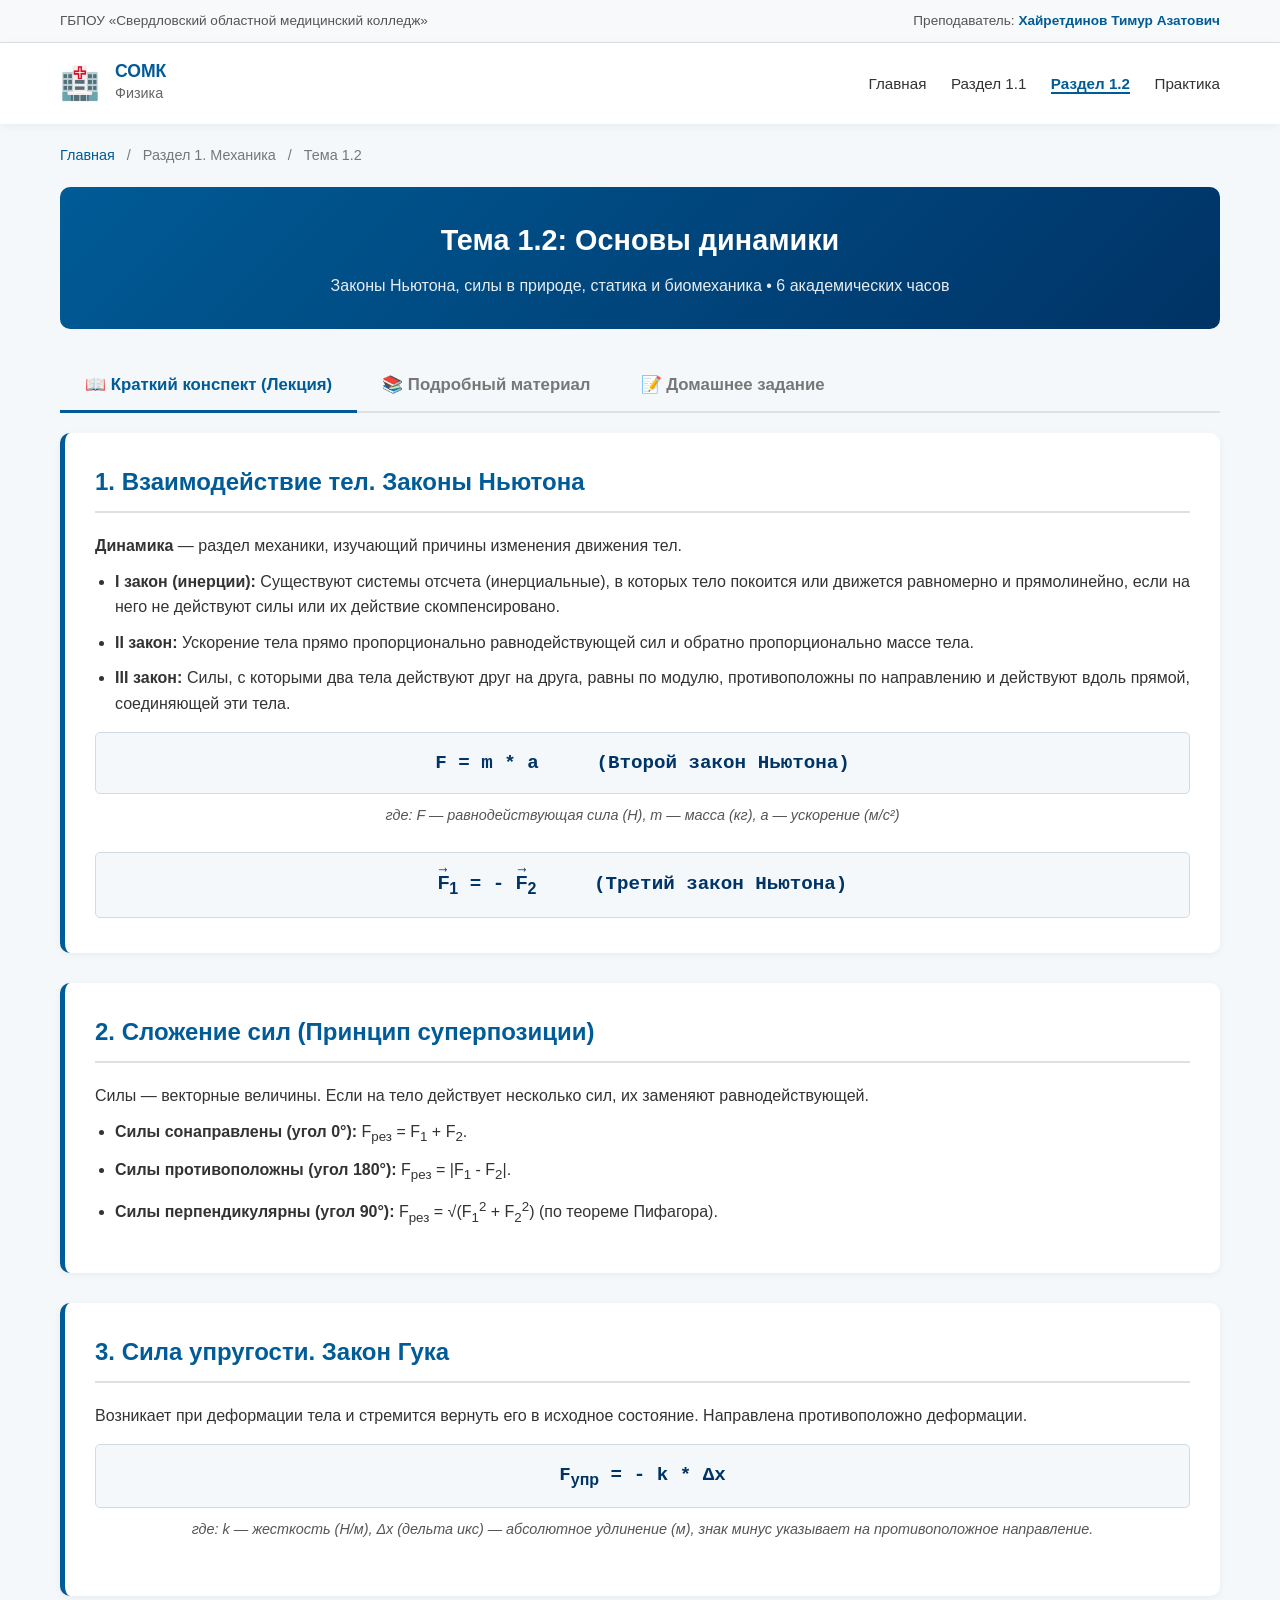
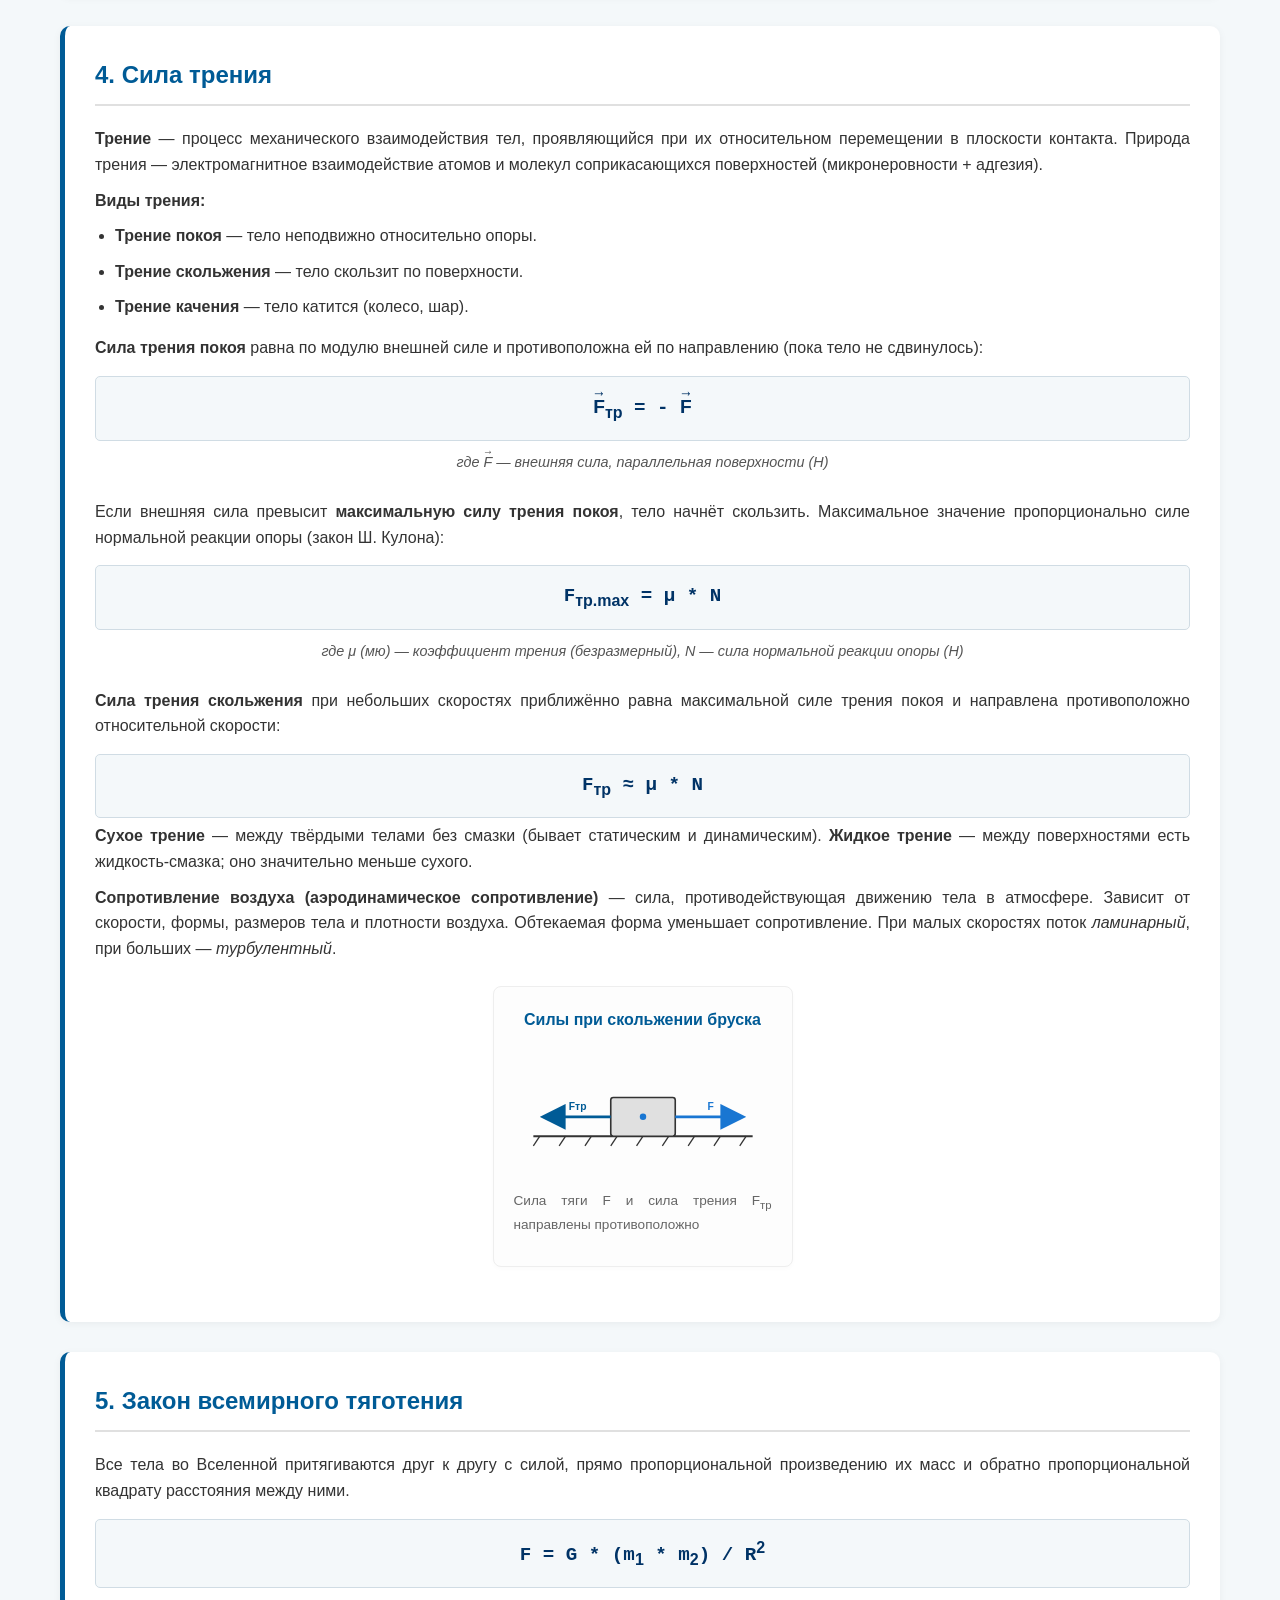
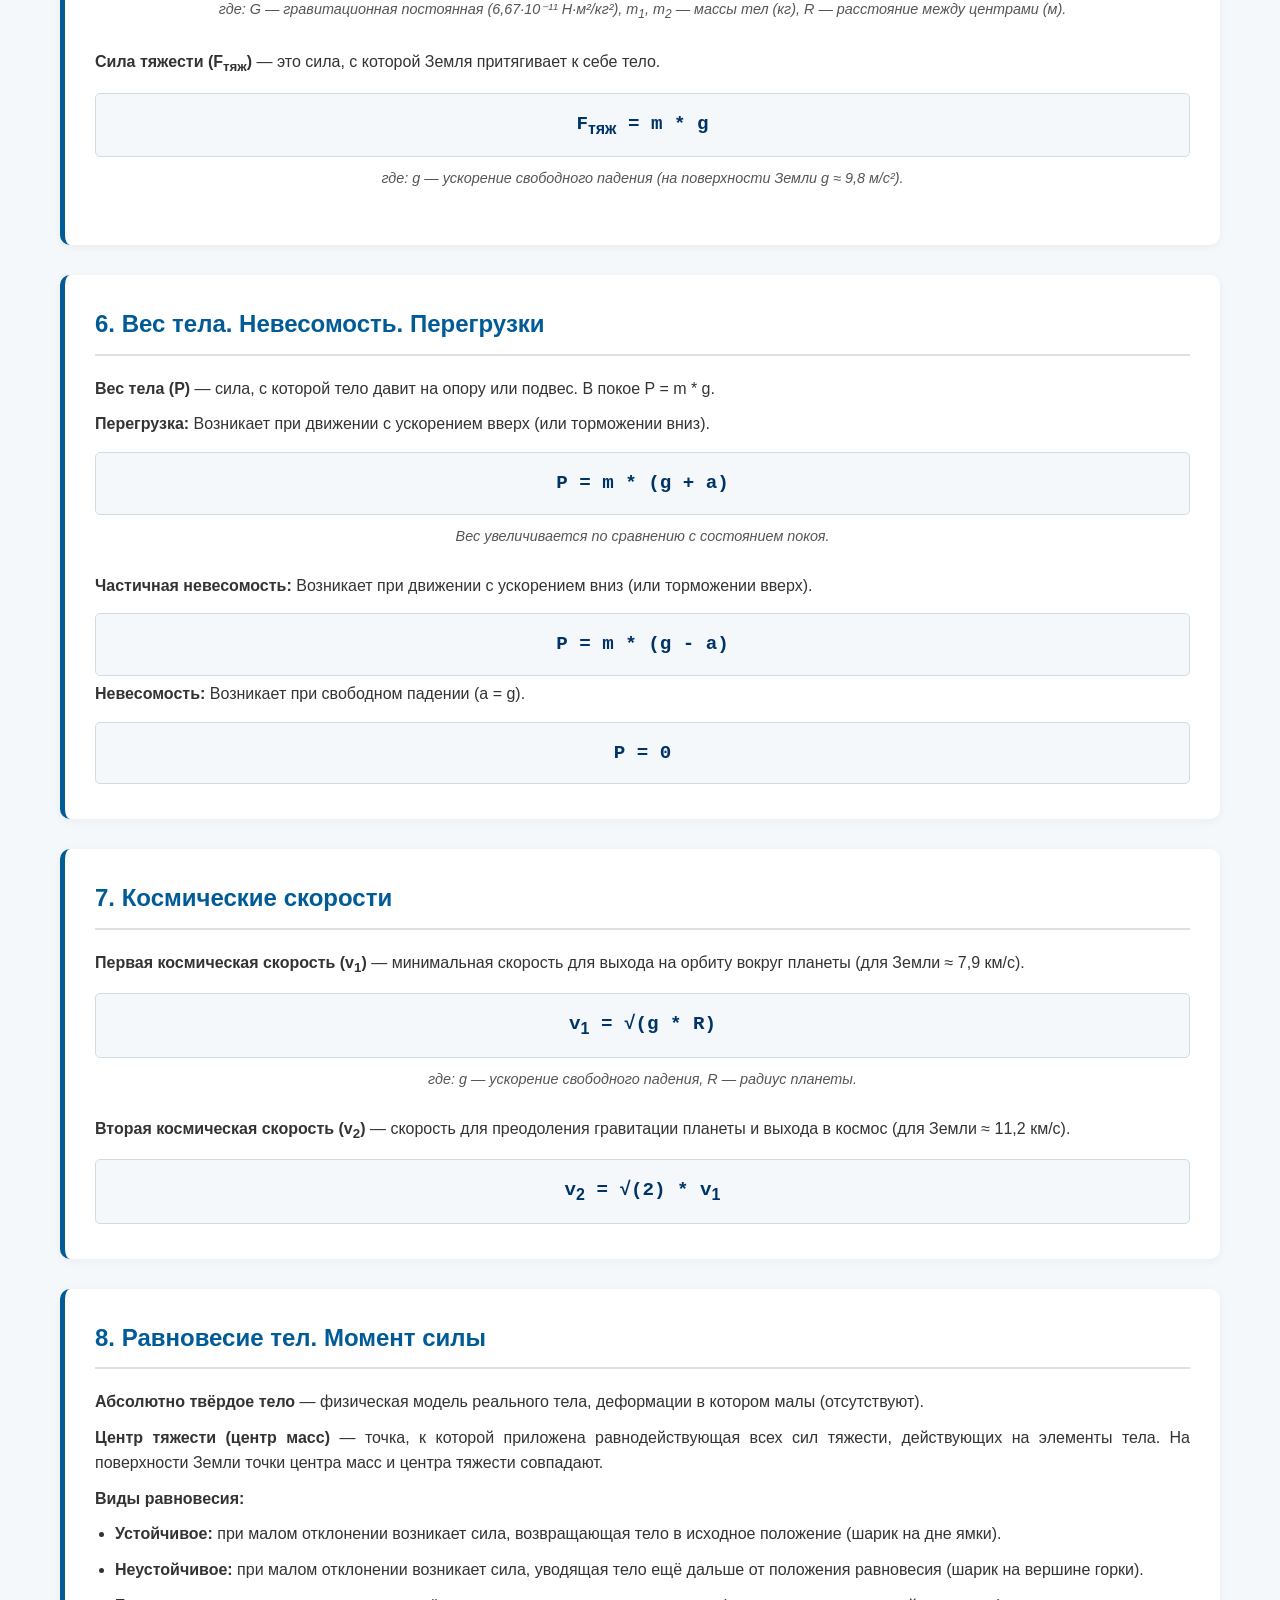
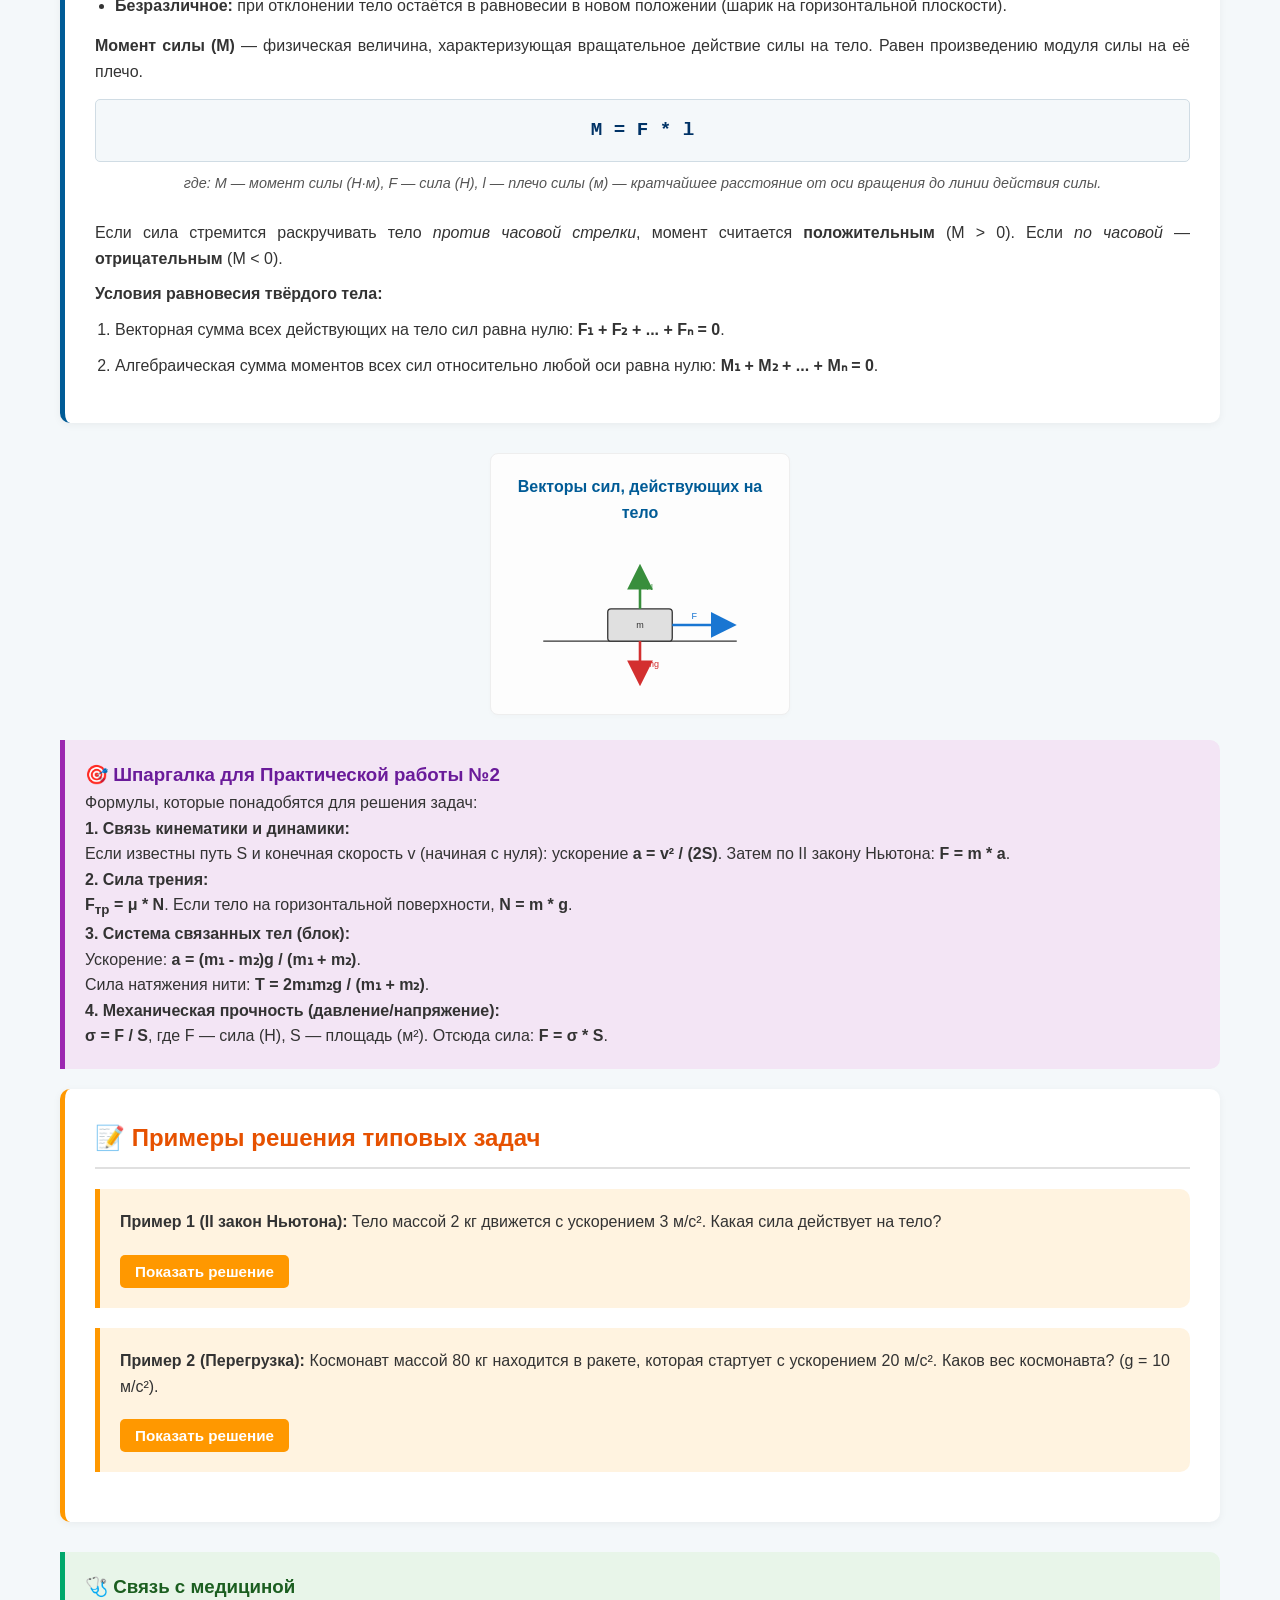
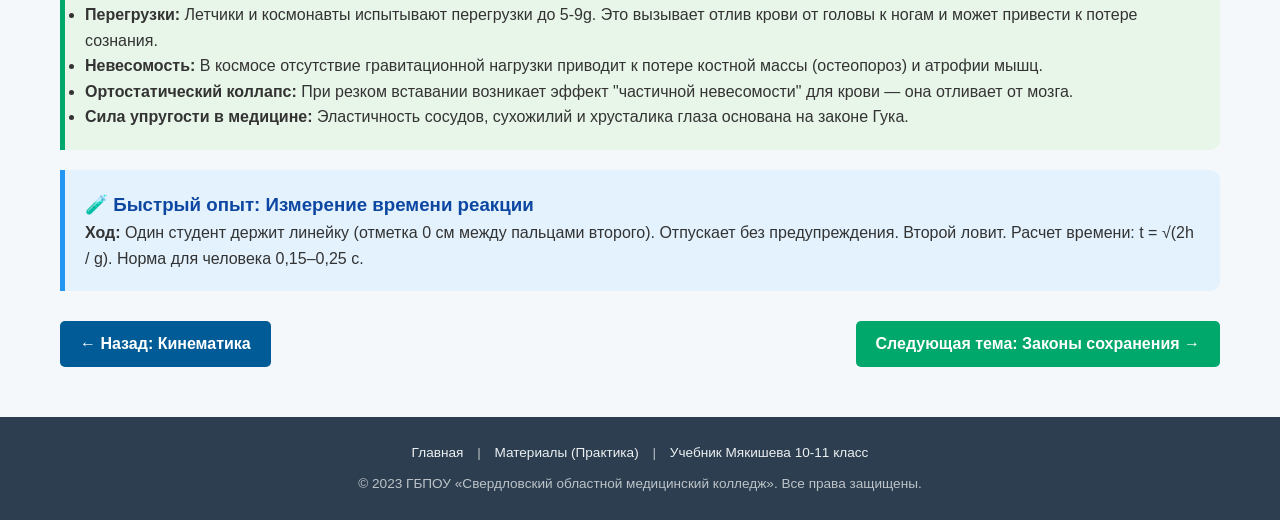
==== commit 164ca4a3: "Add files via upload" ====
--- a/dynamics.html
+++ b/dynamics.html
@@ -4,7 +4,7 @@
     <meta charset="UTF-8">
     <meta name="viewport" content="width=device-width, initial-scale=1.0">
     <title>Тема 1.2 Основы динамики | СОМК</title>
-        <link rel="stylesheet" href="./css/style.css">
+    <link rel="stylesheet" href="./css/style.css">
     <link rel="manifest" href="./manifest.json">
     <meta name="theme-color" content="#005B96">
     <link rel="apple-touch-icon" href="./img/icon-192.png">
@@ -28,10 +28,10 @@
                     </div>
                 </div>
                 <div class="nav-links">
-                    <a href="index.html">Главная</a>
-                    <a href="mechanics.html">Раздел 1.1</a>
-                    <a href="dynamics.html" class="active">Раздел 1.2</a>
-                    <a href="materials.html">Практика</a>
+                    <a href="./index.html">Главная</a>
+                    <a href="./mechanics.html">Раздел 1.1</a>
+                    <a href="./dynamics.html" class="active">Раздел 1.2</a>
+                    <a href="./materials.html">Практика</a>
                 </div>
             </nav>
         </div>
@@ -39,12 +39,12 @@
 
     <div class="container">
         <div class="breadcrumbs">
-            <a href="index.html">Главная</a> <span>/</span> Раздел 1. Механика <span>/</span> Тема 1.2
+            <a href="./index.html">Главная</a> <span>/</span> Раздел 1. Механика <span>/</span> Тема 1.2
         </div>
 
         <div class="page-header">
             <h1>Тема 1.2: Основы динамики</h1>
-            <p>Законы Ньютона, силы в природе и биомеханика • 6 академических часов</p>
+            <p>Законы Ньютона, силы в природе, статика и биомеханика • 6 академических часов</p>
         </div>
 
         <!-- СИСТЕМА ВКЛАДОК -->
@@ -90,9 +90,60 @@
 
                 <div class="content-section">
                     <h2>4. Сила трения</h2>
-                    <p>Препятствует движению одного тела по поверхности другого.</p>
-                    <div class="formula-block">F<sub>тр</sub> = &mu; * N</div>
-                    <div class="formula-note">где: &mu; (мю) — коэффициент трения, N — сила нормального давления (реакция опоры).</div>
+                    <p><strong>Трение</strong> — процесс механического взаимодействия тел, проявляющийся при их относительном перемещении в плоскости контакта. Природа трения — электромагнитное взаимодействие атомов и молекул соприкасающихся поверхностей (микронеровности + адгезия).</p>
+
+                    <p><strong>Виды трения:</strong></p>
+                    <ul>
+                        <li><strong>Трение покоя</strong> — тело неподвижно относительно опоры.</li>
+                        <li><strong>Трение скольжения</strong> — тело скользит по поверхности.</li>
+                        <li><strong>Трение качения</strong> — тело катится (колесо, шар).</li>
+                    </ul>
+
+                    <p><strong>Сила трения покоя</strong> равна по модулю внешней силе и противоположна ей по направлению (пока тело не сдвинулось):</p>
+                    <div class="formula-block"><span class="vec">F</span><sub>тр</sub> = - <span class="vec">F</span></div>
+                    <div class="formula-note">где <span class="vec">F</span> — внешняя сила, параллельная поверхности (Н)</div>
+
+                    <p>Если внешняя сила превысит <strong>максимальную силу трения покоя</strong>, тело начнёт скользить. Максимальное значение пропорционально силе нормальной реакции опоры (закон Ш. Кулона):</p>
+                    <div class="formula-block">F<sub>тр.max</sub> = &mu; * N</div>
+                    <div class="formula-note">где &mu; (мю) — коэффициент трения (безразмерный), N — сила нормальной реакции опоры (Н)</div>
+
+                    <p><strong>Сила трения скольжения</strong> при небольших скоростях приближённо равна максимальной силе трения покоя и направлена противоположно относительной скорости:</p>
+                    <div class="formula-block">F<sub>тр</sub> &asymp; &mu; * N</div>
+
+                    <p><strong>Сухое трение</strong> — между твёрдыми телами без смазки (бывает статическим и динамическим). <strong>Жидкое трение</strong> — между поверхностями есть жидкость-смазка; оно значительно меньше сухого.</p>
+
+                    <p><strong>Сопротивление воздуха (аэродинамическое сопротивление)</strong> — сила, противодействующая движению тела в атмосфере. Зависит от скорости, формы, размеров тела и плотности воздуха. Обтекаемая форма уменьшает сопротивление. При малых скоростях поток <em>ламинарный</em>, при больших — <em>турбулентный</em>.</p>
+
+                    <div class="visual-container">
+                        <div class="visual-card">
+                            <h4>Силы при скольжении бруска</h4>
+                            <svg viewBox="0 0 400 220" style="width: 100%; height: auto;">
+                                <line x1="30" y1="160" x2="370" y2="160" stroke="#333" stroke-width="3"/>
+                                <g stroke="#333" stroke-width="2">
+                                    <line x1="40" y1="160" x2="30" y2="175"/>
+                                    <line x1="80" y1="160" x2="70" y2="175"/>
+                                    <line x1="120" y1="160" x2="110" y2="175"/>
+                                    <line x1="160" y1="160" x2="150" y2="175"/>
+                                    <line x1="200" y1="160" x2="190" y2="175"/>
+                                    <line x1="240" y1="160" x2="230" y2="175"/>
+                                    <line x1="280" y1="160" x2="270" y2="175"/>
+                                    <line x1="320" y1="160" x2="310" y2="175"/>
+                                    <line x1="360" y1="160" x2="350" y2="175"/>
+                                </g>
+                                <rect x="150" y="100" width="100" height="60" fill="#e0e0e0" stroke="#333" stroke-width="2.5" rx="4"/>
+                                <circle cx="200" cy="130" r="5" fill="#1976D2"/>
+                                <line x1="250" y1="130" x2="340" y2="130" stroke="#1976D2" stroke-width="4" marker-end="url(#arrF)"/>
+                                <text x="300" y="120" font-size="16" fill="#1976D2" font-weight="bold">F</text>
+                                <line x1="150" y1="130" x2="60" y2="130" stroke="#005B96" stroke-width="4" marker-end="url(#arrTr)"/>
+                                <text x="85" y="120" font-size="16" fill="#005B96" font-weight="bold">Fтр</text>
+                                <defs>
+                                    <marker id="arrF" markerWidth="10" markerHeight="10" refX="5" refY="5" orient="auto-start-reverse"><path d="M 0 0 L 10 5 L 0 10 z" fill="#1976D2"/></marker>
+                                    <marker id="arrTr" markerWidth="10" markerHeight="10" refX="5" refY="5" orient="auto-start-reverse"><path d="M 0 0 L 10 5 L 0 10 z" fill="#005B96"/></marker>
+                                </defs>
+                            </svg>
+                            <p style="font-size: 0.85rem; color: #666; margin-top: 8px;">Сила тяги F и сила трения F<sub>тр</sub> направлены противоположно</p>
+                        </div>
+                    </div>
                 </div>
 
                 <div class="content-section">
@@ -126,6 +177,30 @@
                     <div class="formula-block">v<sub>2</sub> = &radic;(2) * v<sub>1</sub></div>
                 </div>
 
+                <div class="content-section">
+                    <h2>8. Равновесие тел. Момент силы</h2>
+                    <p><strong>Абсолютно твёрдое тело</strong> — физическая модель реального тела, деформации в котором малы (отсутствуют).</p>
+                    <p><strong>Центр тяжести (центр масс)</strong> — точка, к которой приложена равнодействующая всех сил тяжести, действующих на элементы тела. На поверхности Земли точки центра масс и центра тяжести совпадают.</p>
+                    
+                    <p><strong>Виды равновесия:</strong></p>
+                    <ul>
+                        <li><strong>Устойчивое:</strong> при малом отклонении возникает сила, возвращающая тело в исходное положение (шарик на дне ямки).</li>
+                        <li><strong>Неустойчивое:</strong> при малом отклонении возникает сила, уводящая тело ещё дальше от положения равновесия (шарик на вершине горки).</li>
+                        <li><strong>Безразличное:</strong> при отклонении тело остаётся в равновесии в новом положении (шарик на горизонтальной плоскости).</li>
+                    </ul>
+
+                    <p><strong>Момент силы (M)</strong> — физическая величина, характеризующая вращательное действие силы на тело. Равен произведению модуля силы на её плечо.</p>
+                    <div class="formula-block">M = F * l</div>
+                    <div class="formula-note">где: M — момент силы (Н·м), F — сила (Н), l — плечо силы (м) — кратчайшее расстояние от оси вращения до линии действия силы.</div>
+                    <p>Если сила стремится раскручивать тело <em>против часовой стрелки</em>, момент считается <strong>положительным</strong> (M > 0). Если <em>по часовой</em> — <strong>отрицательным</strong> (M < 0).</p>
+
+                    <p><strong>Условия равновесия твёрдого тела:</strong></p>
+                    <ol>
+                        <li>Векторная сумма всех действующих на тело сил равна нулю: <strong>F₁ + F₂ + ... + Fₙ = 0</strong>.</li>
+                        <li>Алгебраическая сумма моментов всех сил относительно любой оси равна нулю: <strong>M₁ + M₂ + ... + Mₙ = 0</strong>.</li>
+                    </ol>
+                </div>
+
                 <!-- ВИЗУАЛ -->
                 <div class="visual-container">
                     <div class="visual-card">
@@ -134,13 +209,10 @@
                             <line x1="50" y1="180" x2="350" y2="180" stroke="#333" stroke-width="2" />
                             <rect x="150" y="130" width="100" height="50" fill="#e0e0e0" stroke="#333" stroke-width="2" rx="5" />
                             <text x="200" y="160" font-size="14" fill="#333" text-anchor="middle">m</text>
-                            <!-- Сила тяжести -->
                             <line x1="200" y1="180" x2="200" y2="230" stroke="#D32F2F" stroke-width="4" marker-end="url(#arrR)" />
                             <text x="210" y="220" font-size="14" fill="#D32F2F">mg</text>
-                            <!-- Сила реакции -->
                             <line x1="200" y1="130" x2="200" y2="80" stroke="#388E3C" stroke-width="4" marker-end="url(#arrG)" />
                             <text x="210" y="100" font-size="14" fill="#388E3C">N</text>
-                            <!-- Сила тяги -->
                             <line x1="250" y1="155" x2="330" y2="155" stroke="#1976D2" stroke-width="4" marker-end="url(#arrB)" />
                             <text x="280" y="145" font-size="14" fill="#1976D2">F</text>
                             <defs>
@@ -245,7 +317,6 @@
                     <p>Со временем выяснилось, что первый закон Ньютона выполняется не во всех системах отсчёта.</p>
                     <p>Проведём опыт. Подвесим над тележкой один шарик, а другой положим внутрь грузового отсека тележки. Запустим установку так, чтобы она двигалась по поверхности стола с постоянной скоростью в одном направлении (рис. 1).</p>
 
-                    <!-- КАРТИНКА 1: Тележка на ровной поверхности -->
                     <div class="doc-image-container">
                         <img src="./img/img_dyn_01_cart_smooth.svg" alt="Опыт с тележкой на ровной горизонтальной поверхности" onerror="this.style.display='none'; this.nextElementSibling.style.display='block';">
                         <div style="display:none; padding: 20px; background: #fff3cd; color: #856404; border-radius: 5px;">
@@ -262,7 +333,6 @@
                     
                     <p>Но когда тележка попадёт на песочную насыпь (рис. 2), то она быстро остановится, так как её скорость быстро уменьшается. При снижении скорости шарики начинают двигаться относительно тележки по инерции. В этом случае изменение скорости шариков не связано с действием на них каких-либо сил.</p>
 
-                    <!-- КАРТИНКА 2: Тележка на песке -->
                     <div class="doc-image-container">
                         <img src="./img/img_dyn_02_cart_sand.svg" alt="Опыт с тележкой на песочной насыпи" onerror="this.style.display='none'; this.nextElementSibling.style.display='block';">
                         <div style="display:none; padding: 20px; background: #fff3cd; color: #856404; border-radius: 5px;">
@@ -295,7 +365,6 @@
 
                     <p><strong>1. Угол между векторами равен 0°.</strong> Если силы параллельны и сонаправлены, то их модули складываются. Для вычислений используют формулу: <strong>F<sub>рез</sub> = F<sub>1</sub> + F<sub>2</sub></strong>.</p>
 
-                    <!-- КАРТИНКА 3: Сложение сонаправленных сил -->
                     <div class="doc-image-container">
                         <img src="./img/img_dyn_03_add_0.svg" alt="Сложение однонаправленных сил" onerror="this.style.display='none'; this.nextElementSibling.style.display='block';">
                         <div style="display:none; padding: 20px; background: #fff3cd; color: #856404; border-radius: 5px;">
@@ -308,7 +377,6 @@
 
                     <p><strong>2. Угол между векторами равен 180°.</strong> Если силы параллельны и противоположно направлены, то их модули вычитаются. Результирующая сила всегда положительна, так как разность берётся по модулю. Для вычислений используют формулу: <strong>F<sub>рез</sub> = |F<sub>1</sub> − F<sub>2</sub>|</strong>.</p>
 
-                    <!-- КАРТИНКА 4: Сложение противоположных сил -->
                     <div class="doc-image-container">
                         <img src="./img/img_dyn_04_add_180.svg" alt="Сложение противоположно направленных сил" onerror="this.style.display='none'; this.nextElementSibling.style.display='block';">
                         <div style="display:none; padding: 20px; background: #fff3cd; color: #856404; border-radius: 5px;">
@@ -321,7 +389,6 @@
 
                     <p><strong>3. Угол между векторами равен 90°.</strong> Если силы взаимно перпендикулярны, то их результирующая сила находится по теореме Пифагора. Обе силы являются катетами прямоугольного треугольника, а результирующая сила — гипотенузой. Для вычислений используют формулу: <strong>F<sub>рез</sub> = &radic;(F<sub>1</sub><sup>2</sup> + F<sub>2</sub><sup>2</sup>)</strong>.</p>
 
-                    <!-- КАРТИНКА 5: Сложение перпендикулярных сил -->
                     <div class="doc-image-container">
                         <img src="./img/img_dyn_05_add_90.svg" alt="Сложение взаимно перпендикулярных сил" onerror="this.style.display='none'; this.nextElementSibling.style.display='block';">
                         <div style="display:none; padding: 20px; background: #fff3cd; color: #856404; border-radius: 5px;">
@@ -341,7 +408,6 @@
                     </ul>
                     <p><strong>Принцип суперпозиции:</strong> при действии на тело нескольких сил <span class="vec">F</span><sub>1</sub>, <span class="vec">F</span><sub>2</sub>...<span class="vec">F</span><sub>n</sub>, результирующая (равнодействующая) сила равна <span class="vec">F<sub>p</sub></span> = <span class="vec">F</span><sub>1</sub> + <span class="vec">F</span><sub>2</sub> + ... + <span class="vec">F</span><sub>n</sub>.</p>
                     
-                    <!-- КАРТИНКА 6: Векторная сумма -->
                     <div class="doc-image-container">
                         <img src="./img/img_dyn_07_vector_sum.svg" alt="Векторная сумма сил" onerror="this.style.display='none'; this.nextElementSibling.style.display='block';">
                         <div style="display:none; padding: 20px; background: #fff3cd; color: #856404; border-radius: 5px;">
@@ -352,7 +418,6 @@
 
                     <p>На рисунке 6 изображён брусок, на который действуют сила тяжести m<span class="vec">g</span>, сила реакции опоры <span class="vec">N</span> и сила трения <span class="vec">F<sub>тр</sub></span>. Красным вектором обозначена результирующая сила <span class="vec">F<sub>рез</sub></span>.</p>
 
-                    <!-- КАРТИНКА 7: Силы на наклонной плоскости -->
                     <div class="doc-image-container">
                         <img src="./img/img_dyn_06_block_incline.svg" alt="Брусок на наклонной плоскости" onerror="this.style.display='none'; this.nextElementSibling.style.display='block';">
                         <div style="display:none; padding: 20px; background: #fff3cd; color: #856404; border-radius: 5px;">
@@ -380,7 +445,6 @@
 
                     <p><strong>Пример:</strong> запишем следствие из второго закона Ньютона для системы «поверхность — блок», изображённой на рисунке 7.</p>
 
-                    <!-- КАРТИНКА 8: Брусок на горизонтальной поверхности -->
                     <div class="doc-image-container">
                         <img src="./img/img_dyn_09_block_horizontal.svg" alt="Силы, действующие на блок" onerror="this.style.display='none'; this.nextElementSibling.style.display='block';">
                         <div style="display:none; padding: 20px; background: #fff3cd; color: #856404; border-radius: 5px;">
@@ -404,7 +468,6 @@
                     <div class="formula-block">F<sub>x</sub> = F<sub>1x</sub> + F<sub>2x</sub> = F<sub>1</sub>cos&alpha;<sub>1</sub> + F<sub>2</sub>cos&alpha;<sub>2</sub></div>
                     <div class="formula-note">где &alpha;<sub>1</sub> и &alpha;<sub>2</sub> — углы между <span class="vec">F</span><sub>1</sub> и <span class="vec">F</span><sub>2</sub> и осью OX.</div>
 
-                    <!-- КАРТИНКА 9: Проекции на ось -->
                     <div class="doc-image-container">
                         <img src="./img/img_dyn_08_vector_projections.svg" alt="Проекции сил на ось" onerror="this.style.display='none'; this.nextElementSibling.style.display='block';">
                         <div style="display:none; padding: 20px; background: #fff3cd; color: #856404; border-radius: 5px;">
@@ -419,7 +482,6 @@
                     <p>Взаимодействие двух тел — это всегда двусторонний процесс.</p>
                     <p><strong>Пример:</strong> рассмотрим процесс вбивания гвоздя молотком (рис. 9). Изменение энергии молотка, позволяет совершать работу по забиванию гвоздя. Металлическая часть молотка воздействует на шляпку гвоздя, что вызывает сопротивление бруска при забивании гвоздя. Эта сила противодействует силе молотка. Поэтому молоток останавливается.</p>
 
-                    <!-- КАРТИНКА 10: Молоток и гвоздь -->
                     <div class="doc-image-container">
                         <img src="./img/img_dyn_10_hammer.png" alt="Молоток и гвоздь" onerror="this.style.display='none'; this.nextElementSibling.style.display='block';">
                         <div style="display:none; padding: 20px; background: #fff3cd; color: #856404; border-radius: 5px;">
@@ -430,7 +492,6 @@
 
                     <p>Проведём опыт. Сцепим два динамометра вместе. Показания динамометров будут одинаковы (рис. 10). Следовательно, динамометры взаимодействуют равными по модулю и противоположно направленными силами.</p>
 
-                    <!-- КАРТИНКА 11: Динамометры -->
                     <div class="doc-image-container">
                         <img src="./img/img_dyn_11_dynamometers.svg" alt="Два динамометра" onerror="this.style.display='none'; this.nextElementSibling.style.display='block';">
                         <div style="display:none; padding: 20px; background: #fff3cd; color: #856404; border-radius: 5px;">
@@ -447,7 +508,6 @@
                     <p>Напомним, что во время работы с динамометром следует избегать перегрузки прибора, чтобы длина пружины не превышала установленный лимит на шкале. Важно также не тянуть пружину динамометра вручную, так как это может привести к повреждению устройства и неправильно измеренному результату.</p>
                     <p>К одному из динамометров прикрепим металлический брусок, а к другому — магнит (рис. 11).</p>
 
-                    <!-- КАРТИНКА 12: Магнит и железо -->
                     <div class="doc-image-container">
                         <img src="./img/img_dyn_12_magnet.png" alt="Взаимодействие магнита и железа" onerror="this.style.display='none'; this.nextElementSibling.style.display='block';">
                         <div style="display:none; padding: 20px; background: #fff3cd; color: #856404; border-radius: 5px;">
@@ -472,7 +532,6 @@
 
                     <p><strong>Пример:</strong> все тела действуют на опору или подвес благодаря гравитации — силе притяжения между телом и Землёй. Под действием силы тяжести опора деформируется: скамейка изгибается, полка под весом книг провисает. Опора стремится вернуть исходное положение, что вызывает силы упругости, с которыми опора воздействует на тело (рис. 12).</p>
 
-                    <!-- КАРТИНКА 13: Брусок на опоре (N и P) -->
                     <div class="doc-image-container">
                         <img src="./img/img_dyn_13_action_reaction.png" alt="Силы действия и противодействия" onerror="this.style.display='none'; this.nextElementSibling.style.display='block';">
                         <div style="display:none; padding: 20px; background: #fff3cd; color: #856404; border-radius: 5px;">
@@ -485,7 +544,6 @@
 
                     <p><strong>Пример:</strong> два тела массами m<sub>1</sub> и m<sub>2</sub> помещены на гладкую горизонтальную плоскость и связаны друг с другом нерастяжимой нитью. Ко второму телу в горизонтальном направлении приложена сила. Определим ускорение обоих тел.</p>
 
-                    <!-- КАРТИНКА 14: Два тела на нити -->
                     <div class="doc-image-container">
                         <img src="./img/img_dyn_14_two_bodies.svg" alt="Силы, действующие на тела системы" onerror="this.style.display='none'; this.nextElementSibling.style.display='block';">
                         <div style="display:none; padding: 20px; background: #fff3cd; color: #856404; border-radius: 5px;">
@@ -539,7 +597,6 @@
                         <li>тело неопределенной формы находится на поверхности шарообразного и однородного тела большого размера и массы (по сравнению с телом неопределенной формы).</li>
                     </ol>
 
-                    <!-- КАРТИНКА 15: Взаимодействие тел -->
                     <div class="doc-image-container">
                         <img src="./img/img_dyn_15_gravity_bodies.png" alt="Взаимодействие двух тел" onerror="this.style.display='none'; this.nextElementSibling.style.display='block';">
                         <div style="display:none; padding: 20px; background: #fff3cd; color: #856404; border-radius: 5px;">
@@ -550,7 +607,6 @@
 
                     <p>Третий закон Ньютона мы используем для расчёта силы тяжести на поверхности Земли или вблизи неё. Поэтому за расстояние между телами берём радиус Земли: R = 6370 км.</p>
 
-                    <!-- КАРТИНКА 16: Яблоко и Земля -->
                     <div class="doc-image-container">
                         <img src="./img/img_dyn_16_apple_earth.png" alt="Яблоко и Земля" onerror="this.style.display='none'; this.nextElementSibling.style.display='block';">
                         <div style="display:none; padding: 20px; background: #fff3cd; color: #856404; border-radius: 5px;">
@@ -583,7 +639,6 @@
                     <p>Практически на Земле ускорение свободного падения на полюсах немного больше (9,832 м/с²), чем на экваторе (9,78 м/с²), так как Земля не имеет форму идеального шара, а на экваторе скорость вращения больше, чем на полюсах. Среднее значение ускорения свободного падения у поверхности Земли равно 9,8 м/с².</p>
                     <p>Ускорение свободного падения у поверхности любого космического тела зависит от массы этого тела и квадрата его радиуса. Таким образом, чем больше масса звезды и чем меньше её размеры, тем больше значение ускорения свободного падения у её поверхности. При помощи формулы расчёта ускорения свободного падения и измерений, проведённых для удалённых объектов, учёные-физики могут определить величину ускорения свободного падения на любой планете или звезде.</p>
 
-                    <!-- КАРТИНКА 17: Солнечная система -->
                     <div class="doc-image-container">
                         <img src="./img/img_dyn_17_solar_system.png" alt="Солнечная система" onerror="this.style.display='none'; this.nextElementSibling.style.display='block';">
                         <div style="display:none; padding: 20px; background: #fff3cd; color: #856404; border-radius: 5px;">
@@ -734,7 +789,6 @@
 
                     <p>Изменение веса связано с инерцией — стремлением тела сохранять своё начальное состояние. Поэтому изменение веса всегда противоположно ускорению движения. Когда ускорение движения направлено вверх, вес тела увеличивается. А если ускорение движения направлено вниз, вес тела уменьшается.</p>
 
-                    <!-- КАРТИНКА 18: Перегрузка -->
                     <div class="doc-image-container">
                         <img src="./img/img_dyn_18_overload.svg" alt="Изменение веса тела" onerror="this.style.display='none'; this.nextElementSibling.style.display='block';">
                         <div style="display:none; padding: 20px; background: #fff3cd; color: #856404; border-radius: 5px;">
@@ -769,7 +823,6 @@
                     <p>Продемонстрируем это на опыте.</p>
                     <p>1. Вес грузика на динамометре приблизительно равен 4 Н. Это сила тяжести, которая равна силе упругости пружины динамометра (рис. 18).</p>
                     
-                    <!-- КАРТИНКА 19A: Динамометр в руке -->
                     <div class="visual-container" style="justify-content: center;">
                         <div class="visual-card" style="max-width: 200px;">
                             <img src="./img/img_dyn_19a_dyn_hand.svg" alt="Динамометр в руке" onerror="this.style.display='none'; this.nextElementSibling.style.display='block';" style="width: 100%;">
@@ -782,7 +835,6 @@
 
                     <p>2. При отпускании динамометра пружина стремится вернуться в недеформированное состояние. При этом показания динамометра будут меньше веса груза в состоянии покоя (рис. 19).</p>
                     
-                    <!-- КАРТИНКА 19B: Динамометр падает -->
                     <div class="visual-container" style="justify-content: center;">
                         <div class="visual-card" style="max-width: 200px;">
                             <img src="./img/img_dyn_19b_dyn_fall.svg" alt="Динамометр в падении" onerror="this.style.display='none'; this.nextElementSibling.style.display='block';" style="width: 100%;">
@@ -798,7 +850,6 @@
 
                     <p>Проведём опыт. В полиэтиленовый пакет нальём воды, закрутим его верхнюю часть и завяжем узлом (рис. 20).</p>
                     
-                    <!-- КАРТИНКА 20A: Пакет держат -->
                     <div class="visual-container" style="justify-content: center;">
                         <div class="visual-card" style="max-width: 200px;">
                             <img src="./img/img_dyn_20a_bag_hand.svg" alt="Пакет с водой в руке" onerror="this.style.display='none'; this.nextElementSibling.style.display='block';" style="width: 100%;">
@@ -811,7 +862,6 @@
 
                     <p>Если перевернуть полиэтиленовый пакет, то под действием веса воды он раскрутится, и вода перельётся вниз (рис. 21).</p>
 
-                    <!-- КАРТИНКА 20B: Пакет перевернут -->
                     <div class="visual-container" style="justify-content: center;">
                         <div class="visual-card" style="max-width: 200px;">
                             <img src="./img/img_dyn_20b_bag_flip.svg" alt="Пакет перевернут" onerror="this.style.display='none'; this.nextElementSibling.style.display='block';" style="width: 100%;">
@@ -824,7 +874,6 @@
 
                     <p>Если подбросить полиэтиленовый пакет, то во время полёта жидкость не будет переливаться в нижнюю часть пакета (рис. 22). Это означает, что она находится в невесомости. В данном случае начальная скорость пакета не была равна нулю. Следовательно, тело может быть невесомым, имея любую начальную скорость.</p>
                     
-                    <!-- КАРТИНКА 20C: Пакет в полете -->
                     <div class="visual-container" style="justify-content: center;">
                         <div class="visual-card" style="max-width: 300px;">
                             <img src="./img/img_dyn_20c_bag_fall.svg" alt="Пакет в полете" onerror="this.style.display='none'; this.nextElementSibling.style.display='block';" style="width: 100%;">
@@ -843,7 +892,6 @@
                     
                     <p>Если деформации образца малы и являются упругими, величина силы, стремящейся восстановить его геометрические параметры, прямо пропорциональна удлинению.</p>
 
-                    <!-- КАРТИНКА 21: Закон Гука (схема) -->
                     <div class="doc-image-container">
                         <img src="./img/img_dyn_21_hooke_law.svg" alt="Закон Гука" onerror="this.style.display='none'; this.nextElementSibling.style.display='block';">
                         <div style="display:none; padding: 20px; background: #fff3cd; color: #856404; border-radius: 5px;">
@@ -866,6 +914,155 @@
                     <div class="formula-note">где k — коэффициент упругости, определяемый свойствами материала, из которого выполнено тело. Также может определяться геометрическими параметрами тела — его формой и характерными размерами (например, для пружины).</div>
 
                     <p>Знак «минус» показывает, что <span class="vec">F<sub>y</sub></span> направлена противоположно направлению деформирующей силы.</p>
+
+                    <!-- ================= ФАЙЛ 7: СИЛЫ ТРЕНИЯ ================= -->
+                    <h3 style="margin-top: 50px; color: #005B96; border-bottom: 2px solid #005B96;">8. Силы трения</h3>
+
+                    <h4>1. Физическая природа трения</h4>
+                    <p><strong>Трение</strong> — процесс механического взаимодействия физических тел, проявляющийся при их относительном перемещении в плоскости непосредственного контакта.</p>
+                    <p><strong>Физическая природа трения.</strong> Возникновение силы трения обусловлено действием электромагнитных сил взаимодействия атомов или молекул контактирующих тел (при деформации микронеровностей) и непосредственно соприкасающимися областями поверхностей тел (адгезия).</p>
+
+                    <p><strong>Виды трения:</strong></p>
+                    <ol>
+                        <li><strong>Трение покоя</strong> проявляется в том случае, если взаимное перемещение тел отсутствует.</li>
+                        <li><strong>Трение скольжения</strong> проявляется в случае поступательного относительного перемещения тел.</li>
+                        <li><strong>Трение качения</strong> проявляется, если имеет место вращение одного или пары тел.</li>
+                    </ol>
+
+                    <div class="doc-image-container">
+                        <img src="./img/img_dyn_22_friction_forces.svg" alt="Силы трения и тяги, действующие на брусок" onerror="this.style.display='none'; this.nextElementSibling.style.display='block';">
+                        <div style="display:none; padding: 20px; background: #fff3cd; color: #856404; border-radius: 5px;">
+                            <strong>Внимание!</strong> Картинка не найдена. Сохраните её как <code>img/img_dyn_22_friction_forces.svg</code>.
+                        </div>
+                        <div class="doc-image-caption">Рис. 24. Силы, действующие на брусок при скольжении: <span class="vec">F</span> — сила тяги, <span class="vec">F<sub>тр</sub></span> — сила трения.</div>
+                    </div>
+
+                    <h4>2. Сила трения покоя</h4>
+                    <p><strong>Сила трения покоя</strong> — сила трения, действующая между двумя телами, неподвижными относительно друг друга.</p>
+                    <p>Если на тело действует сила <span class="vec">F</span>, параллельная поверхности, и при этом тело остаётся неподвижным, то на тело действует сила трения покоя <span class="vec">F<sub>тр</sub></span>, равная по модулю силе <span class="vec">F</span> и противоположная ей по направлению:</p>
+                    <div class="formula-block"><span class="vec">F</span><sub>тр</sub> = - <span class="vec">F</span></div>
+
+                    <p>Если действующая на покоящееся тело сила превысит хотя бы немного максимальную силу трения, то тело начнёт скользить по поверхности.</p>
+
+                    <p><strong>Максимальная сила трения покоя</strong> — наибольшее значение силы трения, при котором скольжение ещё не наступает.</p>
+                    <p>Максимальное значение силы трения покоя пропорционально модулю силы нормальной реакции опоры:</p>
+                    <div class="formula-block">F<sub>тр.max</sub> = &mu; * N</div>
+                    <div class="formula-note">где F<sub>тр.max</sub> — модуль максимальной силы трения покоя (Н), N — сила нормальной реакции опоры (Н), &mu; (мю) — коэффициент пропорциональности (коэффициент трения).</div>
+
+                    <p>Эту зависимость впервые установил Ш. Кулон. Коэффициент трения определяется экспериментально и зависит от материала поверхностей и качества их обработки.</p>
+
+                    <h4>3. Сила трения скольжения</h4>
+                    <p>Сила трения скольжения имеет сложную зависимость от скорости движения. Если относительная скорость движения небольшая, то сила трения скольжения приближённо равна максимальной силе трения покоя и её можно считать постоянной величиной:</p>
+                    <div class="formula-block">F<sub>тр</sub> &asymp; &mu; * N</div>
+                    <p>Сила трения скольжения всегда направлена противоположно относительной скорости соприкасающихся тел.</p>
+
+                    <div class="medical-box" style="background-color: #FFF3E0; border-left-color: #FF9800;">
+                        <h3 style="color: #E65100;">💡 Обрати внимание!</h3>
+                        <p>Сила трения скольжения не зависит от площади контакта, а определяется только материалом поверхностей и силой нормального давления.</p>
+                    </div>
+
+                    <h4>4. Сухое и жидкое трение</h4>
+                    <p>Существует два основных типа трения в зависимости от состояния контактирующих поверхностей: <strong>сухое</strong> и <strong>жидкое</strong> трение.</p>
+                    <p><strong>Сухое трение</strong> описывает взаимодействие двух твёрдых тел, когда они соприкасаются друг с другом без участия какой-либо жидкости. Интенсивность этого вида трения определяется материалами, из которых состоят эти тела, а также условиями их взаимодействия, такими как шероховатость, сила нормального давления и другие факторы. В этом контексте сухое трение бывает статическим (когда объекты не двигаются) и динамическим (когда одно из тел находится в движении относительно другого).</p>
+                    <p><strong>Жидкое трение</strong>, напротив, возникает, когда между двумя поверхностями находится жидкое вещество, действующее как смазка. Это значительно снижает силу трения, что облегчает перемещение объектов относительно друг друга.</p>
+                    <p><strong>Пример:</strong> в различных машинах и системах жидкое трение играет ключевую роль, поскольку масла и смазки уменьшают износ деталей и способствуют увеличению их срока службы, а также повышают общую эффективность функционирования.</p>
+                    <p>Таким образом, различия между сухим и жидким трением касаются не только условий их возникновения, но и их влияния на взаимодействие и движение материалов, что имеет большое значение в области инженерии и технологий.</p>
+
+                    <h4>5. Сопротивление воздуха (аэродинамическое сопротивление)</h4>
+                    <p><strong>Сопротивление воздуха</strong>, или аэродинамическое сопротивление, — это сила, которая противодействует движению объекта в атмосфере.</p>
+                    <p>Эта сила зависит от множества факторов, в том числе от скорости, формы и размеров объекта, а также от плотности окружающего воздуха. При увеличении скорости движения объекта возрастает влияние на молекулы воздуха, что приводит к большему сопротивлению.</p>
+                    <p>Форма объекта критична: обтекаемые конструкции уменьшают силу сопротивления по сравнению с угловатыми или широкими формами. Поэтому многие спортивные машины и самолёты проектируются с учётом аэродинамических характеристик для повышения эффективности.</p>
+                    <p>При движении тела может наблюдаться два типа потоков воздуха в зависимости от скорости тела, которые влияют на его аэродинамические характеристики: <strong>ламинарный</strong> и <strong>турбулентный</strong>.</p>
+                    <p><strong>Ламинарный поток</strong> наблюдается при низкой скорости — слои воздуха движутся параллельно, не перемешиваясь. <strong>Турбулентный поток</strong> возникает при высокой скорости — образуются завихрения, сопротивление резко возрастает.</p>
+
+                    <div class="medical-box">
+                        <h3>🩺 Связь с медициной</h3>
+                        <ul>
+                            <li><strong>Суставы человека.</strong> Внутри суставной сумки находится синовиальная жидкость — естественная «смазка». Коэффициент трения в суставах очень низкий (0,002–0,02), ниже, чем у льда по льду. Это пример <em>жидкого трения</em> в организме.</li>
+                            <li><strong>Износ хрящей.</strong> При недостатке синовиальной жидкости (артроз) трение возрастает, хрящ истирается, появляется боль. Отсюда — необходимость внутрисуставных инъекций.</li>
+                            <li><strong>Аэродинамика в спорте.</strong> Пловцы и велогонщики используют обтекаемые костюмы и позы для снижения сопротивления воздуха/воды.</li>
+                            <li><strong>Медицинские инструменты.</strong> Скальпели, шприцы, катетеры покрывают специальными смазками для снижения трения при введении.</li>
+                            <li><strong>Массаж и растирания.</strong> Механическое трение кожи при массаже улучшает микроциркуляцию крови.</li>
+                        </ul>
+                    </div>
+
+                    <!-- ================= ФАЙЛ 8: СТАТИКА. РАВНОВЕСИЕ ТЕЛ ================= -->
+                    <h3 style="margin-top: 50px; color: #005B96; border-bottom: 2px solid #005B96;">9. Равновесие тел. Момент силы</h3>
+
+                    <h4>1. Виды равновесия тел</h4>
+                    <p>В физике состояние равновесия — состояние физического тела, при котором все его точки покоятся, — определяется: 1) наличием инерциальной системы отсчёта; 2) соотношением между силами, действующими на тело.</p>
+
+                    <p>На рисунке 25 показано направление равнодействующей силы R, действующей на тело, когда оно выведено из состояния устойчивого равновесия.</p>
+                    <div class="doc-image-container">
+                        <img src="./img/img_dyn_23_stable_eq.png" alt="Устойчивое равновесие" onerror="this.style.display='none'; this.nextElementSibling.style.display='block';">
+                        <div style="display:none; padding: 20px; background: #fff3cd; color: #856404; border-radius: 5px;">
+                            Сохраните картинку как <code>img_dyn_23_stable_eq.png</code>.
+                        </div>
+                        <div class="doc-image-caption">Рис. 25. Устойчивое равновесие.</div>
+                    </div>
+
+                    <p>На рисунке 26 показано направление равнодействующей силы R в состоянии неустойчивого равновесия физического тела.</p>
+                    <div class="doc-image-container">
+                        <img src="./img/img_dyn_24_unstable_eq.png" alt="Неустойчивое равновесие" onerror="this.style.display='none'; this.nextElementSibling.style.display='block';">
+                        <div style="display:none; padding: 20px; background: #fff3cd; color: #856404; border-radius: 5px;">
+                            Сохраните картинку как <code>img_dyn_24_unstable_eq.png</code>.
+                        </div>
+                        <div class="doc-image-caption">Рис. 26. Неустойчивое равновесие.</div>
+                    </div>
+
+                    <p>На рисунке 27 показано состояние безразличного равновесия.</p>
+                    <div class="doc-image-container">
+                        <img src="./img/img_dyn_25_indifferent_eq.png" alt="Безразличное равновесие" onerror="this.style.display='none'; this.nextElementSibling.style.display='block';">
+                        <div style="display:none; padding: 20px; background: #fff3cd; color: #856404; border-radius: 5px;">
+                            Сохраните картинку как <code>img_dyn_25_indifferent_eq.png</code>.
+                        </div>
+                        <div class="doc-image-caption">Рис. 27. Безразличное равновесие.</div>
+                    </div>
+
+                    <h4>2. Физическая модель твёрдого тела. Центр тяжести и центр масс</h4>
+                    <p><strong>Абсолютно твёрдое тело</strong> — физическая модель реального тела, деформации в котором малы (отсутствуют).</p>
+                    <p>При решении в инерциальных системах отсчёта различных задач абсолютно твёрдое тело заменяется точкой — центром масс: покоящаяся или двигающаяся с постоянной скоростью по прямой траектории (v=const) точка при выполнении условия равенства нулю геометрической (векторной) суммы всех сил, действующих на тело.</p>
+                    <p>Для твёрдых тел, характеризующихся однородностью и симметрией, их центры масс находятся в центре симметрии (в точке пересечения осей симметрии).</p>
+                    <p>При условии мысленного разделения твёрдого тела на i-е части точка твёрдого тела, к которой приложена «суммарная» сила тяжести, действующая на все части этого тела, называется <strong>центром тяжести</strong>.</p>
+
+                    <div class="medical-box" style="background-color: #FFF3E0; border-left-color: #FF9800;">
+                        <h3 style="color: #E65100;">💡 Обрати внимание!</h3>
+                        <p>На поверхности Земли точки центра масс и центра тяжести совпадают!</p>
+                    </div>
+
+                    <h4>3. Момент силы относительно оси. Условия равновесия тела в инерциальной системе отсчёта</h4>
+                    <p><strong>Момент M силы F</strong> относительно данной оси — это физическая величина, равная произведению модуля силы F на её плечо l:</p>
+                    <div class="formula-block">M = F * l</div>
+                    <div class="formula-note">где [M] = 1 Н·м.</div>
+
+                    <p><strong>Линией действия силы</strong> называют линию, вдоль которой действует сила.</p>
+                    <p><strong>Плечом силы</strong> называют кратчайшее расстояние от оси вращения до линии действия силы.</p>
+
+                    <p>1. Если сила стремится раскручивать тело против часовой стрелки, то значение момента сил считают положительным: M > 0.</p>
+                    <p>2. Если сила стремится раскручивать тело по часовой стрелке, то значение момента сил считают отрицательным: M < 0.</p>
+
+                    <h4>Условия равновесия твёрдого тела</h4>
+                    <p>Твёрдое тело находится в равновесии при выполнении двух условий.</p>
+                    <ol>
+                        <li>Сумма всех действующих на тело сил равна нулю: F<sub>1</sub> + F<sub>2</sub> + ... + F<sub>N</sub> = 0.</li>
+                        <li>Алгебраическая сумма моментов всех действующих на тело сил относительно любой оси равна нулю: M<sub>1</sub> + M<sub>2</sub> + ... + M<sub>N</sub> = 0.</li>
+                    </ol>
+
+                    <h4>Условие равновесия материальной точки</h4>
+                    <p>Материальная точка находится в равновесии при векторной сумме сил, действующей на неё, равной нулю: <span class="vec">F<sub>1</sub></span> + <span class="vec">F<sub>2</sub></span> + ... = 0.</p>
+
+                    <p>Из определения момента силы следует, что эта физическая величина зависит: 1) от модуля силы, приложенной к телу; 2) от точки приложения данной силы и её направления.</p>
+                    <p>Например, нам никогда не придёт в голову прикрутить дверную ручку в центре двери. Почему дверная ручка располагается в противоположной стороне от дверных петель? Потому что так легче открывать и закрывать дверь. Это доказывает, что действие на дверь зависит от того, где приложена сила.</p>
+
+                    <div class="medical-box">
+                        <h3>🩺 Связь с медициной (биомеханика)</h3>
+                        <ul>
+                            <li><strong>Центр тяжести человека.</strong> В анатомическом положении центр тяжести взрослого человека находится примерно на уровне II крестцового позвонка (чуть выше таза). У женщин он обычно расположен ниже, чем у мужчин.</li>
+                            <li><strong>Устойчивость тела.</strong> Площадь опоры (стопы) и положение центра тяжести определяют устойчивость. При беременности или ношении тяжестей центр тяжести смещается вперед, что требует компенсаторного наклона туловища назад (лордоз).</li>
+                            <li><strong>Суставы как рычаги.</strong> Кости и мышцы образуют рычаги. Например, предплечье — это рычаг второго рода (точка опоры — локоть, сила мышцы — между опорой и грузом в руке). Мышцы прикрепляются близко к суставу, поэтому проигрывают в силе, но выигрывают в скорости и амплитуде движения.</li>
+                            <li><strong>Момент силы в суставах.</strong> При поднятии груза или выполнении упражнений вращающий момент в суставе равен произведению силы мышцы на её плечо. Чем дальше от сустава приложена нагрузка (длиннее плечо), тем больше момент и выше риск травмы.</li>
+                        </ul>
+                    </div>
                 </div>
             </div>
 
@@ -873,10 +1070,10 @@
             <div id="tab-homework" class="tab-content">
                 <div class="content-section">
                     <h2>📝 Домашнее задание</h2>
-                    <p>Вам необходимо выполнить тест и задачи для закрепления материала. <strong>Ответы скрыты</strong>, так как вам нужно будет отправить их учителю через специальную форму.</p>
-                    
+                    <p>Выполните тест и задачи для закрепления материала. <strong>Ответы скрыты</strong> — сдайте их через форму.</p>
+
                     <h3>Тест (Выберите один правильный ответ)</h3>
-                    
+
                     <div class="quiz-question">
                         <p>1. Чем отличается вес тела от массы?</p>
                         <label class="quiz-option"><input type="radio" name="q1" value="a"> Вес — это сила (Н), масса — это мера инертности (кг)</label>
@@ -898,44 +1095,49 @@
                         <label class="quiz-option"><input type="radio" name="q3" value="c"> Перпендикулярно деформации</label>
                     </div>
 
-                    <h3>Задачи для самостоятельного решения (решите в тетради)</h3>
-                    
+                    <h3>Задачи для самостоятельного решения</h3>
+
                     <div class="task-box" style="background-color: #fffaf5; border-left-color: #FF9800;">
                         <ol>
                             <li><strong>Задача 1.</strong> Космонавт массой 80 кг находится на Луне (g = 1,6 м/с²). Найдите его вес и массу.</li>
-                            <li><strong>Задача 2.</strong> Лифт движется вниз с ускорением 2 м/с². Найдите вес человека массой 70 кг, находящегося в лифте (g = 10 м/с²).</li>
-                            <li><strong>Задача 3.</strong> Пружина жесткостью 200 Н/м растянулась на 5 см. Найдите силу упругости.</li>
+                            <li><strong>Задача 2.</strong> Лифт движется вниз с ускорением 2 м/с². Найдите вес человека массой 70 кг (g = 10 м/с²).</li>
+                            <li><strong>Задача 3.</strong> Пружина жёсткостью 200 Н/м растянулась на 5 см. Найдите силу упругости.</li>
+                            <li><strong>Задача 4.</strong> Брусок массой 5 кг тянут по горизонтальной поверхности с силой 20 Н. Коэффициент трения 0,3. Найдите ускорение бруска (g = 10 м/с²).</li>
                         </ol>
                     </div>
 
                     <div style="text-align: center; margin-top: 30px;">
-                        <p>После того как решите все задания в тетради, перенесите ответы в форму:</p>
-                        <!-- ЗАМЕНИТЕ ССЫЛКУ НА СВОЮ -->
-                        <a href="https://docs.google.com/forms/d/e/1FAIpQLSd_YOUR_FORM_LINK_HERE/viewform" target="_blank" class="google-form-btn">
-                            📤 Сдать домашнее задание (Google Форма)
+                        <!-- ЗАМЕНИТЕ ССЫЛКУ НА РАБОЧУЮ -->
+                        <a href="ВАША_РАБОЧАЯ_ССЫЛКА"
+                           target="_blank"
+                           rel="noopener"
+                           class="google-form-btn">
+                            📤 Сдать домашнее задание
                         </a>
-                        <p style="font-size: 0.85rem; color: #777; margin-top: 10px;">(Ссылка ведет на внешний ресурс. Откроется в новой вкладке).</p>
+                        <p style="font-size: 0.85rem; color: #777; margin-top: 10px;">
+                            Откроется в новой вкладке. Введите ФИО, группу и ответы.
+                        </p>
                     </div>
                 </div>
             </div>
         </div>
 
         <div class="topic-nav">
-            <a href="mechanics.html" class="btn-nav">← Назад: Кинематика</a>
-            <a href="mechanics-conservation.html" class="btn-nav secondary">Следующая тема: Законы сохранения →</a>
+            <a href="./mechanics.html" class="btn-nav">← Назад: Кинематика</a>
+            <a href="./mechanics-conservation.html" class="btn-nav secondary">Следующая тема: Законы сохранения →</a>
         </div>
     </div>
 
     <footer>
         <div class="footer-links">
-            <a href="index.html">Главная</a> | 
-            <a href="materials.html">Материалы (Практика)</a> | 
+            <a href="./index.html">Главная</a> |
+            <a href="./materials.html">Материалы (Практика)</a> |
             <a href="#">Учебник Мякишева 10-11 класс</a>
         </div>
         <p>© 2023 ГБПОУ «Свердловский областной медицинский колледж». Все права защищены.</p>
     </footer>
 
-       <button id="install-pwa-btn" class="install-pwa-btn">📲 Установить приложение</button>
+    <button id="install-pwa-btn" class="install-pwa-btn">📲 Установить приложение</button>
     <script src="./js/app.js"></script>
 </body>
-</html>
+</html>
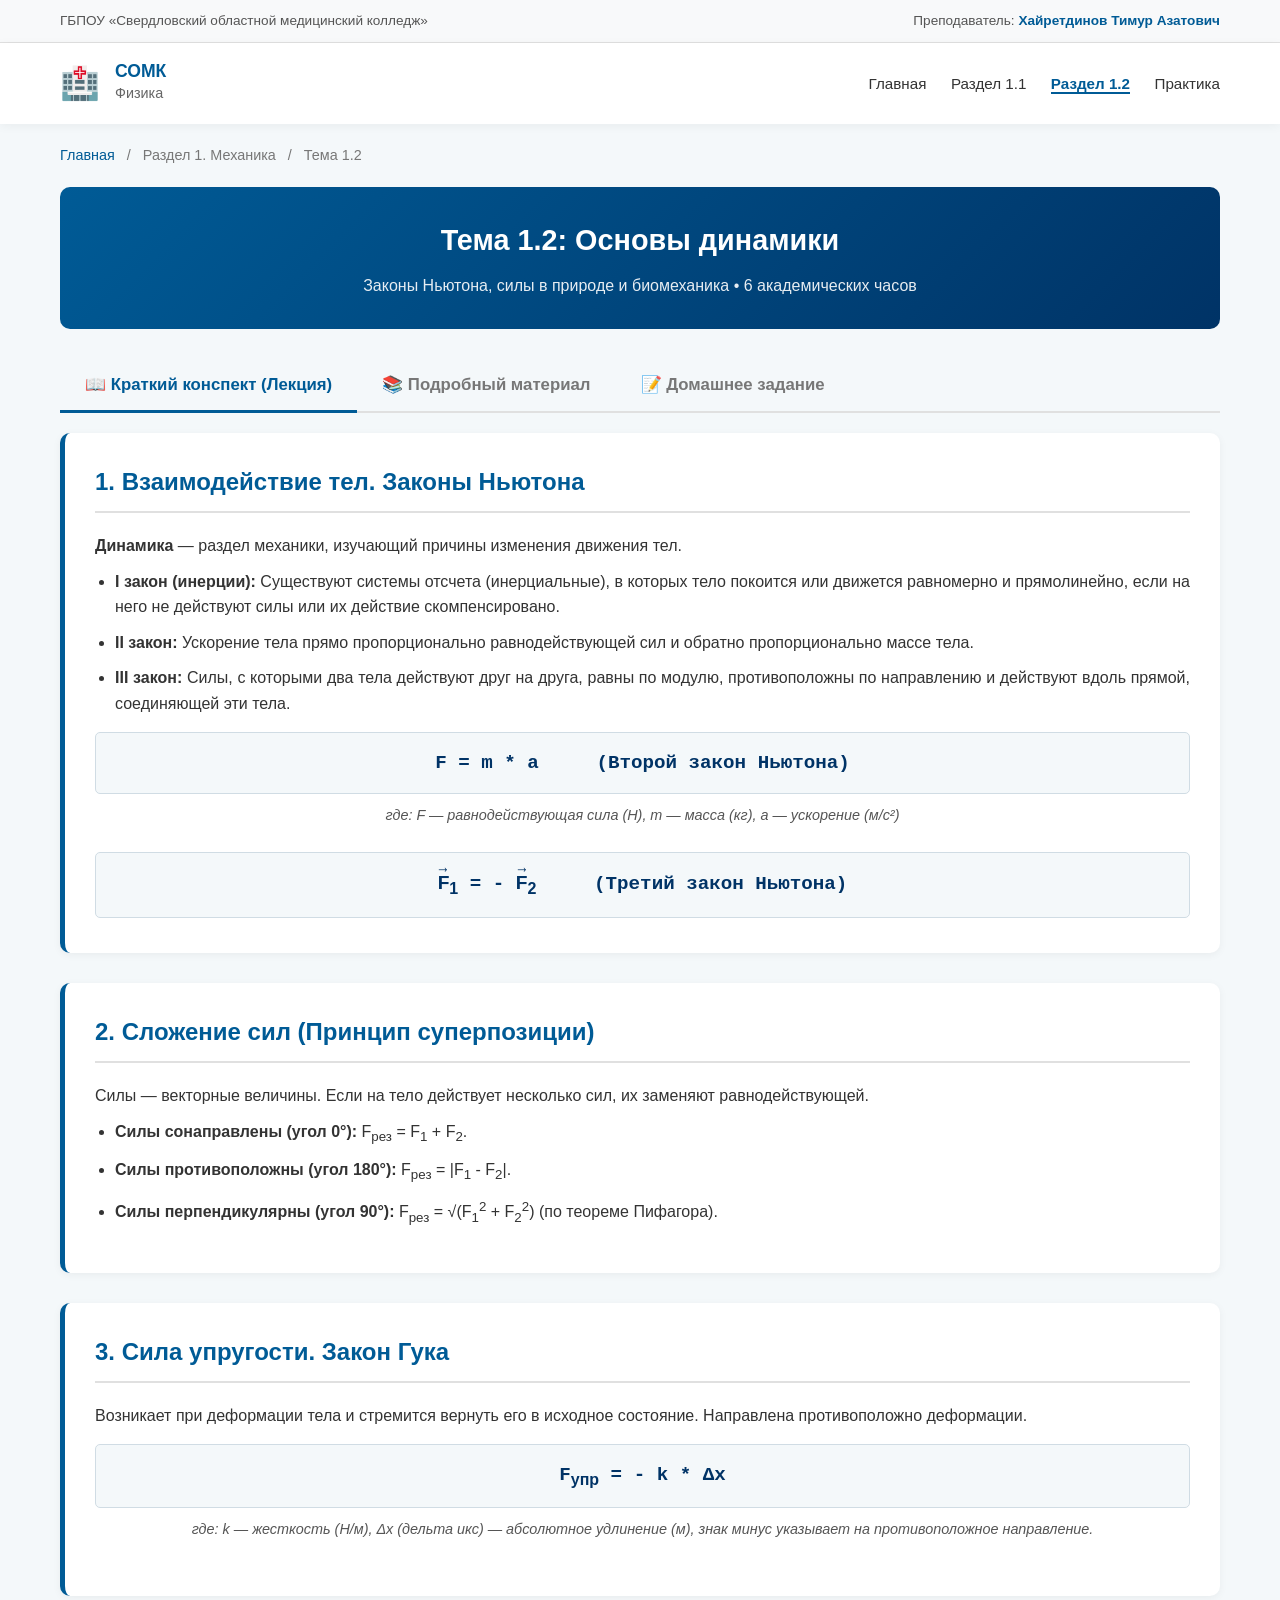
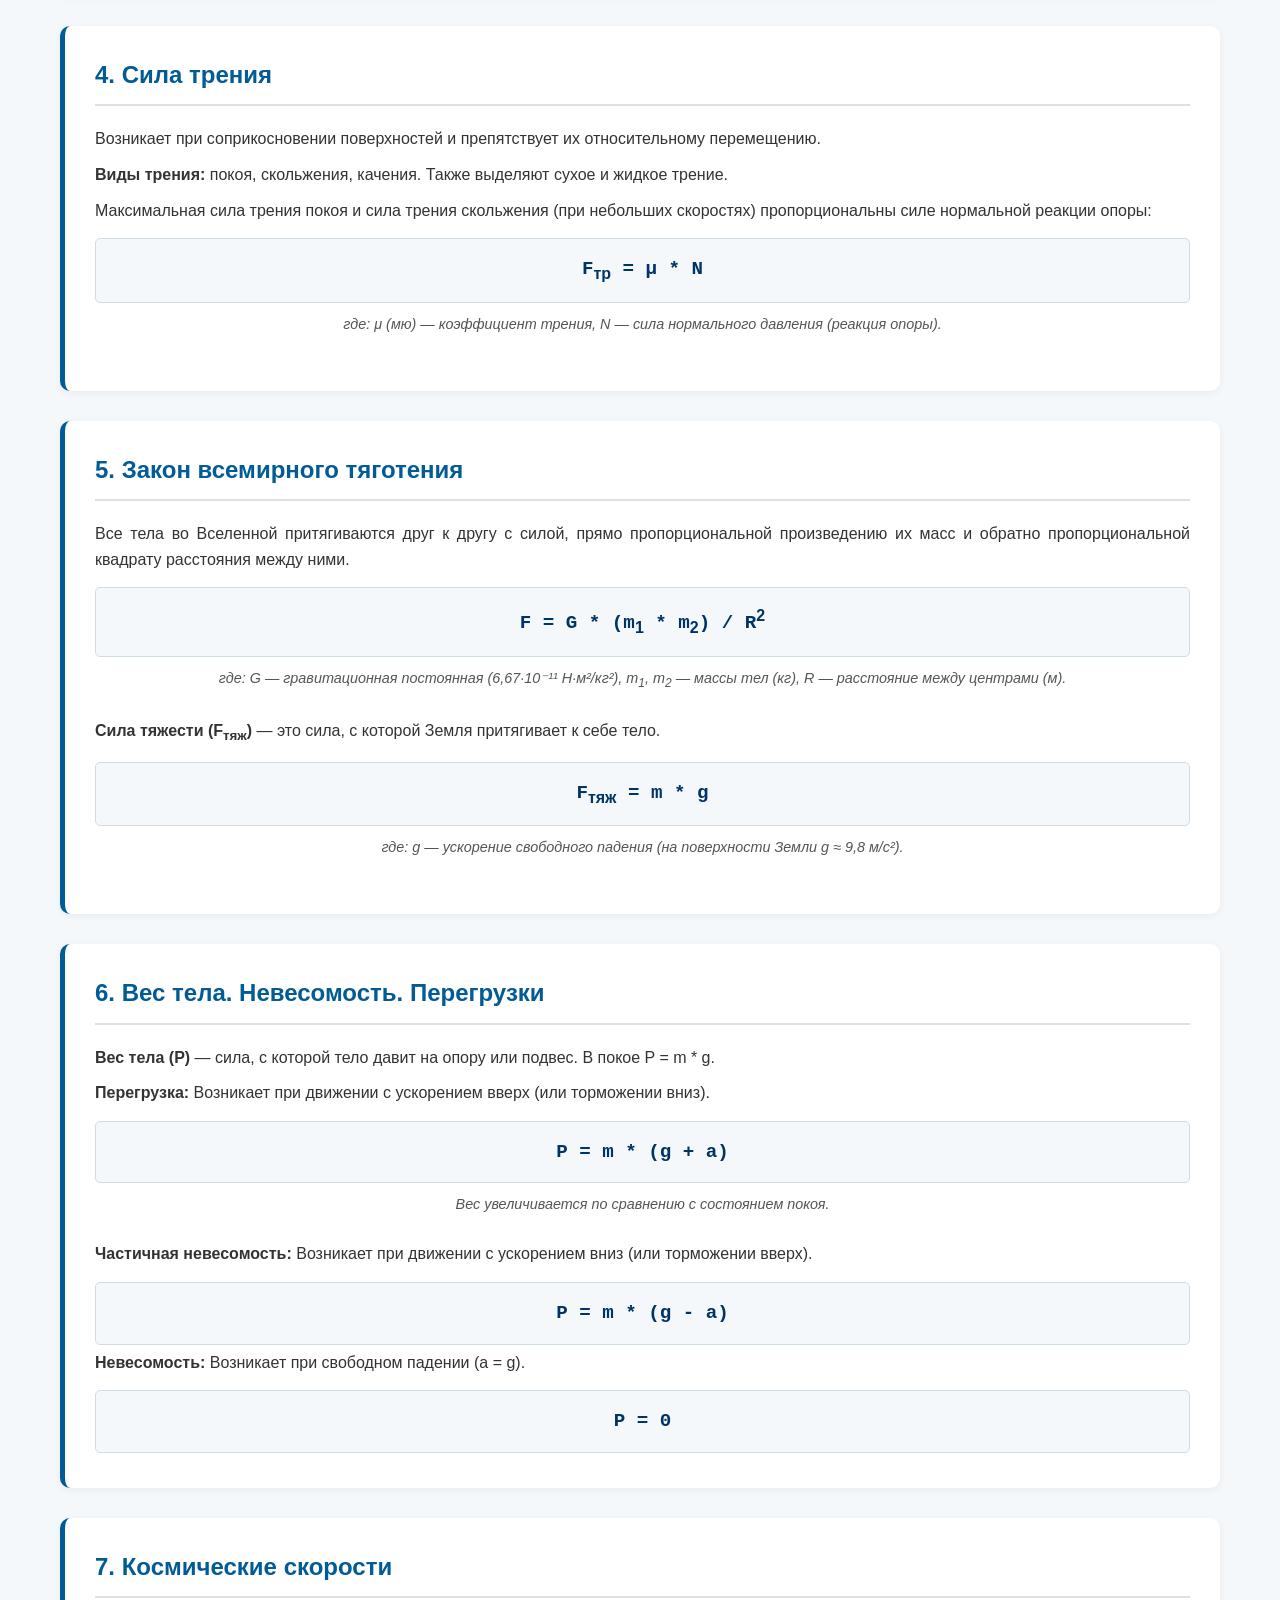
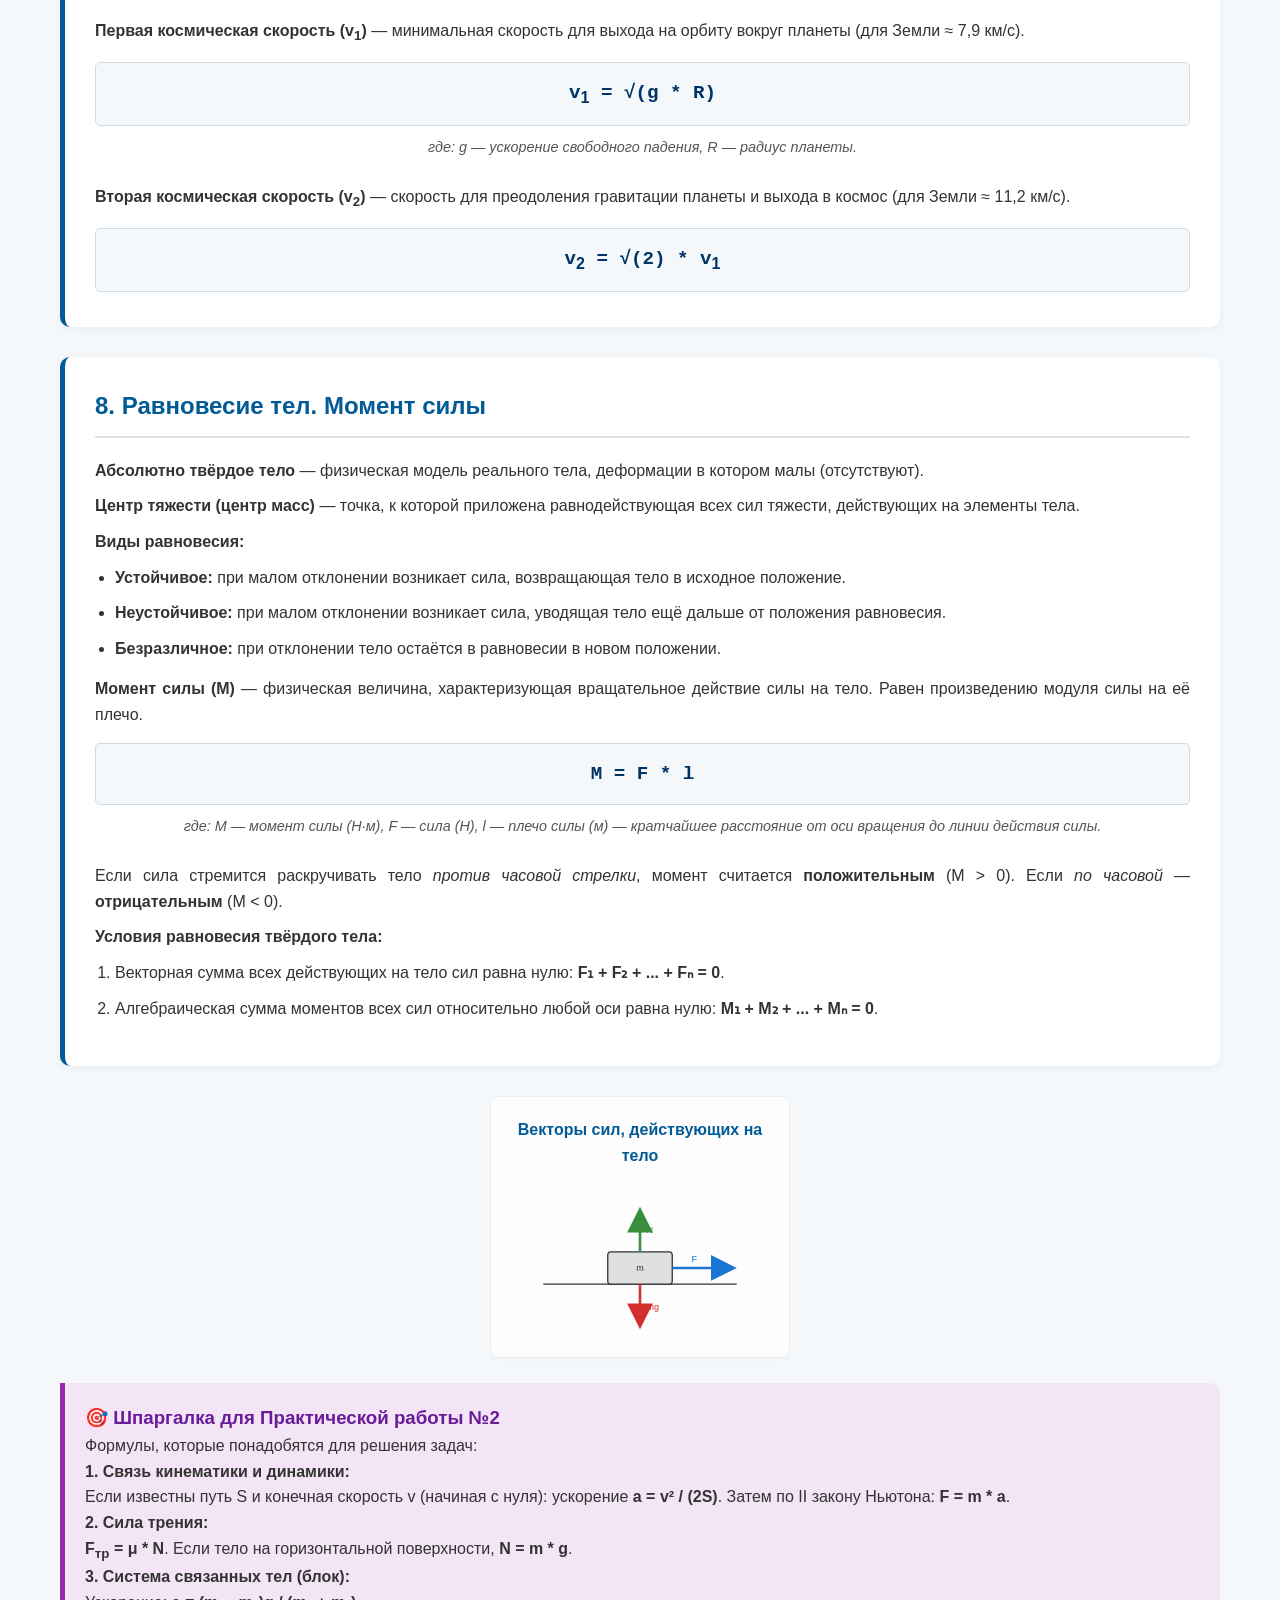
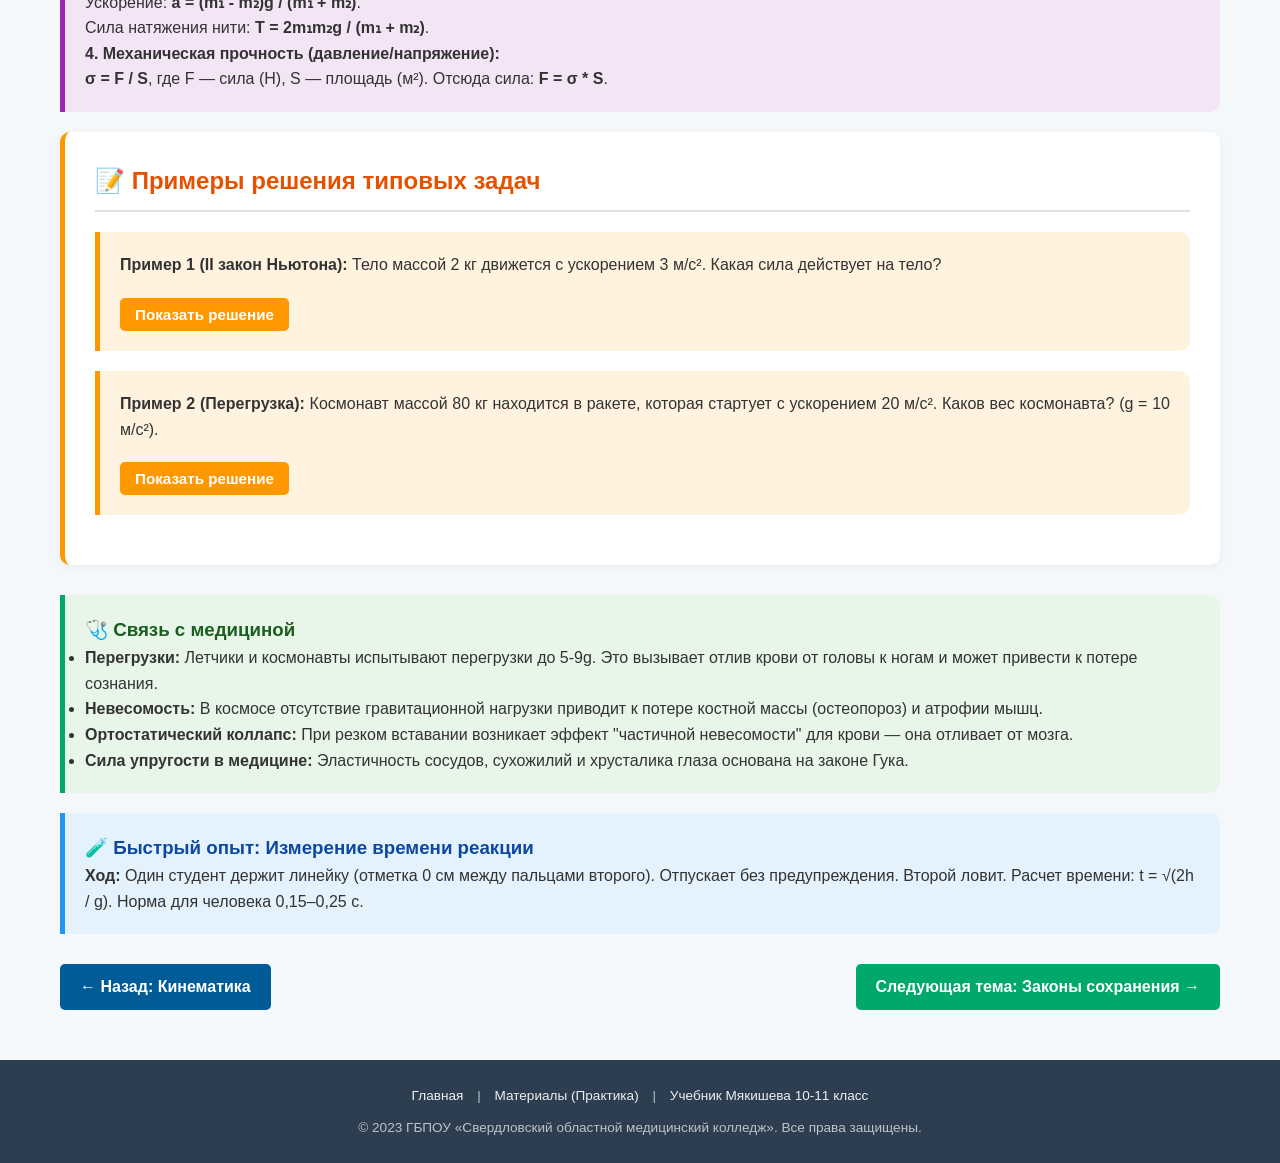
==== commit 525024a6: "Add files via upload" ====
--- a/dynamics.html
+++ b/dynamics.html
@@ -44,10 +44,9 @@
 
         <div class="page-header">
             <h1>Тема 1.2: Основы динамики</h1>
-            <p>Законы Ньютона, силы в природе, статика и биомеханика • 6 академических часов</p>
-        </div>
-
-        <!-- СИСТЕМА ВКЛАДОК -->
+            <p>Законы Ньютона, силы в природе и биомеханика • 6 академических часов</p>
+        </div>
+
         <div class="tab-container">
             <div class="tab-buttons">
                 <button class="tab-btn active" onclick="openTab(this, 'tab-short')">📖 Краткий конспект (Лекция)</button>
@@ -90,60 +89,11 @@
 
                 <div class="content-section">
                     <h2>4. Сила трения</h2>
-                    <p><strong>Трение</strong> — процесс механического взаимодействия тел, проявляющийся при их относительном перемещении в плоскости контакта. Природа трения — электромагнитное взаимодействие атомов и молекул соприкасающихся поверхностей (микронеровности + адгезия).</p>
-
-                    <p><strong>Виды трения:</strong></p>
-                    <ul>
-                        <li><strong>Трение покоя</strong> — тело неподвижно относительно опоры.</li>
-                        <li><strong>Трение скольжения</strong> — тело скользит по поверхности.</li>
-                        <li><strong>Трение качения</strong> — тело катится (колесо, шар).</li>
-                    </ul>
-
-                    <p><strong>Сила трения покоя</strong> равна по модулю внешней силе и противоположна ей по направлению (пока тело не сдвинулось):</p>
-                    <div class="formula-block"><span class="vec">F</span><sub>тр</sub> = - <span class="vec">F</span></div>
-                    <div class="formula-note">где <span class="vec">F</span> — внешняя сила, параллельная поверхности (Н)</div>
-
-                    <p>Если внешняя сила превысит <strong>максимальную силу трения покоя</strong>, тело начнёт скользить. Максимальное значение пропорционально силе нормальной реакции опоры (закон Ш. Кулона):</p>
-                    <div class="formula-block">F<sub>тр.max</sub> = &mu; * N</div>
-                    <div class="formula-note">где &mu; (мю) — коэффициент трения (безразмерный), N — сила нормальной реакции опоры (Н)</div>
-
-                    <p><strong>Сила трения скольжения</strong> при небольших скоростях приближённо равна максимальной силе трения покоя и направлена противоположно относительной скорости:</p>
-                    <div class="formula-block">F<sub>тр</sub> &asymp; &mu; * N</div>
-
-                    <p><strong>Сухое трение</strong> — между твёрдыми телами без смазки (бывает статическим и динамическим). <strong>Жидкое трение</strong> — между поверхностями есть жидкость-смазка; оно значительно меньше сухого.</p>
-
-                    <p><strong>Сопротивление воздуха (аэродинамическое сопротивление)</strong> — сила, противодействующая движению тела в атмосфере. Зависит от скорости, формы, размеров тела и плотности воздуха. Обтекаемая форма уменьшает сопротивление. При малых скоростях поток <em>ламинарный</em>, при больших — <em>турбулентный</em>.</p>
-
-                    <div class="visual-container">
-                        <div class="visual-card">
-                            <h4>Силы при скольжении бруска</h4>
-                            <svg viewBox="0 0 400 220" style="width: 100%; height: auto;">
-                                <line x1="30" y1="160" x2="370" y2="160" stroke="#333" stroke-width="3"/>
-                                <g stroke="#333" stroke-width="2">
-                                    <line x1="40" y1="160" x2="30" y2="175"/>
-                                    <line x1="80" y1="160" x2="70" y2="175"/>
-                                    <line x1="120" y1="160" x2="110" y2="175"/>
-                                    <line x1="160" y1="160" x2="150" y2="175"/>
-                                    <line x1="200" y1="160" x2="190" y2="175"/>
-                                    <line x1="240" y1="160" x2="230" y2="175"/>
-                                    <line x1="280" y1="160" x2="270" y2="175"/>
-                                    <line x1="320" y1="160" x2="310" y2="175"/>
-                                    <line x1="360" y1="160" x2="350" y2="175"/>
-                                </g>
-                                <rect x="150" y="100" width="100" height="60" fill="#e0e0e0" stroke="#333" stroke-width="2.5" rx="4"/>
-                                <circle cx="200" cy="130" r="5" fill="#1976D2"/>
-                                <line x1="250" y1="130" x2="340" y2="130" stroke="#1976D2" stroke-width="4" marker-end="url(#arrF)"/>
-                                <text x="300" y="120" font-size="16" fill="#1976D2" font-weight="bold">F</text>
-                                <line x1="150" y1="130" x2="60" y2="130" stroke="#005B96" stroke-width="4" marker-end="url(#arrTr)"/>
-                                <text x="85" y="120" font-size="16" fill="#005B96" font-weight="bold">Fтр</text>
-                                <defs>
-                                    <marker id="arrF" markerWidth="10" markerHeight="10" refX="5" refY="5" orient="auto-start-reverse"><path d="M 0 0 L 10 5 L 0 10 z" fill="#1976D2"/></marker>
-                                    <marker id="arrTr" markerWidth="10" markerHeight="10" refX="5" refY="5" orient="auto-start-reverse"><path d="M 0 0 L 10 5 L 0 10 z" fill="#005B96"/></marker>
-                                </defs>
-                            </svg>
-                            <p style="font-size: 0.85rem; color: #666; margin-top: 8px;">Сила тяги F и сила трения F<sub>тр</sub> направлены противоположно</p>
-                        </div>
-                    </div>
+                    <p>Возникает при соприкосновении поверхностей и препятствует их относительному перемещению.</p>
+                    <p><strong>Виды трения:</strong> покоя, скольжения, качения. Также выделяют сухое и жидкое трение.</p>
+                    <p>Максимальная сила трения покоя и сила трения скольжения (при небольших скоростях) пропорциональны силе нормальной реакции опоры:</p>
+                    <div class="formula-block">F<sub>тр</sub> = &mu; * N</div>
+                    <div class="formula-note">где: &mu; (мю) — коэффициент трения, N — сила нормального давления (реакция опоры).</div>
                 </div>
 
                 <div class="content-section">
@@ -180,13 +130,13 @@
                 <div class="content-section">
                     <h2>8. Равновесие тел. Момент силы</h2>
                     <p><strong>Абсолютно твёрдое тело</strong> — физическая модель реального тела, деформации в котором малы (отсутствуют).</p>
-                    <p><strong>Центр тяжести (центр масс)</strong> — точка, к которой приложена равнодействующая всех сил тяжести, действующих на элементы тела. На поверхности Земли точки центра масс и центра тяжести совпадают.</p>
+                    <p><strong>Центр тяжести (центр масс)</strong> — точка, к которой приложена равнодействующая всех сил тяжести, действующих на элементы тела.</p>
                     
                     <p><strong>Виды равновесия:</strong></p>
                     <ul>
-                        <li><strong>Устойчивое:</strong> при малом отклонении возникает сила, возвращающая тело в исходное положение (шарик на дне ямки).</li>
-                        <li><strong>Неустойчивое:</strong> при малом отклонении возникает сила, уводящая тело ещё дальше от положения равновесия (шарик на вершине горки).</li>
-                        <li><strong>Безразличное:</strong> при отклонении тело остаётся в равновесии в новом положении (шарик на горизонтальной плоскости).</li>
+                        <li><strong>Устойчивое:</strong> при малом отклонении возникает сила, возвращающая тело в исходное положение.</li>
+                        <li><strong>Неустойчивое:</strong> при малом отклонении возникает сила, уводящая тело ещё дальше от положения равновесия.</li>
+                        <li><strong>Безразличное:</strong> при отклонении тело остаётся в равновесии в новом положении.</li>
                     </ul>
 
                     <p><strong>Момент силы (M)</strong> — физическая величина, характеризующая вращательное действие силы на тело. Равен произведению модуля силы на её плечо.</p>
@@ -201,7 +151,6 @@
                     </ol>
                 </div>
 
-                <!-- ВИЗУАЛ -->
                 <div class="visual-container">
                     <div class="visual-card">
                         <h4>Векторы сил, действующих на тело</h4>
@@ -224,7 +173,6 @@
                     </div>
                 </div>
 
-                <!-- ШПАРГАЛКА ДЛЯ ПРАКТИКИ -->
                 <div class="practice-cheatsheet">
                     <h3>🎯 Шпаргалка для Практической работы №2</h3>
                     <p>Формулы, которые понадобятся для решения задач:</p>
@@ -243,7 +191,6 @@
                     <strong>&sigma; = F / S</strong>, где F — сила (Н), S — площадь (м²). Отсюда сила: <strong>F = &sigma; * S</strong>.</p>
                 </div>
 
-                <!-- ПРИМЕРЫ РЕШЕНИЯ ЗАДАЧ -->
                 <div class="content-section" style="border-left-color: #FF9800;">
                     <h2 style="color: #E65100;">📝 Примеры решения типовых задач</h2>
                     
@@ -264,7 +211,6 @@
                     </div>
                 </div>
 
-                <!-- МЕДИЦИНА И ОПЫТ -->
                 <div class="medical-box">
                     <h3>🩺 Связь с медициной</h3>
                     <ul>
@@ -286,633 +232,64 @@
                 <div class="content-section">
                     <h2>Подробная теория (для самостоятельного изучения)</h2>
                     
-                    <!-- ================= ФАЙЛ 1: ПЕРВЫЙ ЗАКОН НЬЮТОНА ================= -->
                     <h3>1. Инерция. Первый закон Ньютона</h3>
                     <p><strong>Инерция</strong> — это явление сохранения скорости движения тела при отсутствии внешних воздействий.</p>
                     
                     <div class="medical-box" style="background-color: #FFF3E0; border-left-color: #FF9800;">
                         <h3 style="color: #E65100;">💡 Обрати внимание!</h3>
                         <p>По закону инерции, материальная точка сохраняет свою скорость при отсутствии воздействия на него внешних сил или при уравновешивании действия этих сил.</p>
-                        <p>С явлением инерции мы сталкиваемся ежедневно, поэтому необходимо знать её положительные и отрицательные свойства. При ловле мяча нужно отступать по траектории движения, смягчая удар. Иначе можно получить травму. При торможении транспорта необходимо постараться продолжить движение по прежней траектории, чтобы избежать столкновения с деталями транспорта.</p>
                     </div>
 
                     <p>До принятия закона инерции древнегреческий учёный Аристотель и его последователи считали, что тело не может двигаться с постоянной скоростью без постоянного воздействия внешних сил.</p>
-                    <p>Первым отверг такие представления Галилео Галилей. Он предположил, что в результате взаимодействий любого тела с другими телами происходят изменения скорости его движения. При отсутствии действия других тел скорость тела не изменяется ни по модулю, ни по направлению. Таким образом, Галилей пришёл к выводу:</p>
+                    <p>Первым отверг такие представления Галилео Галилей. Он предположил, что в результате взаимодействий любого тела с другими телами происходят изменения скорости его движения. При отсутствии действия других тел скорость тела не изменяется ни по модулю, ни по направлению.</p>
                     <p><em>При отсутствии внешних воздействий тело может не только покоиться, но и двигаться прямолинейно и равномерно.</em></p>
-                    <p>Внешние силы необходимы для компенсации потерь энергии из-за силы трения.</p>
-                    
-                    <div class="medical-box" style="background-color: #FFF3E0; border-left-color: #FF9800;">
-                        <h3 style="color: #E65100;">💡 Обрати внимание!</h3>
-                        <p>После прекращения воздействий тело движется равномерно и прямолинейно по касательной к первоначальной траектории движения.</p>
-                    </div>
-
-                    <p>На основе вывода Галилея английский учёный Исаак Ньютон сформулировал закон инерции.</p>
-                    <p><strong>Если на тело не действуют силы или их действие скомпенсировано, то данное тело находится в состоянии покоя или равномерного прямолинейного движения.</strong></p>
-                    <p>Закон инерции называют первым законом Ньютона, или первым законом механики.</p>
-
-                    <p><strong>Инертность</strong> — это свойство тела, которое характеризует его способность «сопротивляться» изменению скорости.</p>
-                    <p>Насколько инертным является тело, определяется его массой (в физике вводится термин «инертная масса»).</p>
-
-                    <h3>2. Инерциальные и неинерциальные системы отсчета</h3>
-                    <p>Со временем выяснилось, что первый закон Ньютона выполняется не во всех системах отсчёта.</p>
-                    <p>Проведём опыт. Подвесим над тележкой один шарик, а другой положим внутрь грузового отсека тележки. Запустим установку так, чтобы она двигалась по поверхности стола с постоянной скоростью в одном направлении (рис. 1).</p>
-
-                    <div class="doc-image-container">
-                        <img src="./img/img_dyn_01_cart_smooth.svg" alt="Опыт с тележкой на ровной горизонтальной поверхности" onerror="this.style.display='none'; this.nextElementSibling.style.display='block';">
-                        <div style="display:none; padding: 20px; background: #fff3cd; color: #856404; border-radius: 5px;">
-                            Сохраните картинку как <code>img_dyn_01_cart_smooth.svg</code>.
-                        </div>
-                        <div class="doc-image-caption">Рис. 1. Опыт с тележкой на ровной горизонтальной поверхности.</div>
-                    </div>
-
-                    <p>1. Сила тяжести первого шарика уравновешена силой натяжения троса, поэтому нет движения вертикального направления: <span class="vec">T</span><sub>1</sub> + m<sub>1</sub><span class="vec">g</span> = m<sub>1</sub><span class="vec">a</span>.</p>
-                    <p>2. Сила тяжести второго шарика уравновешена силой реакции опоры, поэтому нет движения вертикального направления: <span class="vec">N</span><sub>2</sub> + m<sub>2</sub><span class="vec">g</span> = m<sub>2</sub><span class="vec">a</span>.</p>
-                    <p>3. Сила тяжести всей системы тележки с шариками уравновешена силой реакции опоры (Земли), поэтому нет движения вертикального направления: <span class="vec">N</span><sub>3</sub> + (m<sub>1</sub>+m<sub>2</sub>+m<sub>3</sub>)<span class="vec">g</span> = (m<sub>1</sub>+m<sub>2</sub>+m<sub>3</sub>)<span class="vec">a</span>.</p>
-
-                    <p>В горизонтальном направлении нет сил, которые бы изменяли скорости движения шариков и тележки. Поэтому скорость движения всей системы и каждого элемента в горизонтальном направлении постоянна: v = const.</p>
-                    
-                    <p>Но когда тележка попадёт на песочную насыпь (рис. 2), то она быстро остановится, так как её скорость быстро уменьшается. При снижении скорости шарики начинают двигаться относительно тележки по инерции. В этом случае изменение скорости шариков не связано с действием на них каких-либо сил.</p>
-
-                    <div class="doc-image-container">
-                        <img src="./img/img_dyn_02_cart_sand.svg" alt="Опыт с тележкой на песочной насыпи" onerror="this.style.display='none'; this.nextElementSibling.style.display='block';">
-                        <div style="display:none; padding: 20px; background: #fff3cd; color: #856404; border-radius: 5px;">
-                            Сохраните картинку как <code>img_dyn_02_cart_sand.svg</code>.
-                        </div>
-                        <div class="doc-image-caption">Рис. 2. Опыт с тележкой на песочной насыпи.</div>
-                    </div>
-
-                    <p>В системе отсчёта, связанной с тележкой, движущейся с ускорением (в данном случае с замедлением), закон инерции не выполняется.</p>
-                    <p>Если тело относительно системы отсчёта имеет ускорение даже в отсутствие действия на него других тел или внешних сил, то в такой системе не выполняется закон инерции.</p>
-                    
-                    <p><strong>Первый закон Ньютона:</strong> всегда можно найти инерциальную систему отсчёта, в которой выполняется закон инерции: если на тело не действуют силы или их действие компенсировано, то тело будет находиться в состоянии покоя или двигаться прямолинейно и равномерно.</p>
-                    <p>Первый закон Ньютона устанавливает существование инерциальных систем отсчёта (ИСО).</p>
-                    <p><strong>Неинерциальными</strong> называют системы отсчёта, в которых закон инерции не выполняется.</p>
-                    <p>Одно и то же тело может находиться в состоянии покоя в одной системе отсчёта и двигаться с ускорением в другой системе отсчёта.</p>
-
-                    <p><strong>Пример:</strong> в самолёте, пикирующем вниз с ускорением свободного падения, пилот находится в состоянии покоя в системе отсчёта, связанной с самолётом. Одновременно в системе отсчёта, связанной с Землёй, этот пилот движется вместе с самолетом с ускорением свободного падения.</p>
-                    <p>В большинстве вопросов о движении на поверхности Земли будем принимать Землю за систему отсчёта, потому что нарушения закона инерции для Земли как для системы отсчёта малы. Изучая движение планет будем выбирать для системы отсчета Солнце и звёзды.</p>
-                    <p>Всегда можно найти (выбрать) систему отсчёта, которая с заданной степенью точности является инерциальной.</p>
-
-                    <!-- ================= ФАЙЛ 2: ВТОРОЙ ЗАКОН НЬЮТОНА ================= -->
+                    <p><strong>Первый закон Ньютона:</strong> Если на тело не действуют силы или их действие скомпенсировано, то данное тело находится в состоянии покоя или равномерного прямолинейного движения.</p>
+
+                    <h3 style="margin-top: 50px; color: #005B96; border-bottom: 2px solid #005B96;">2. Инерциальные и неинерциальные системы отсчета</h3>
+                    <p>Первый закон Ньютона выполняется не во всех системах отсчёта.</p>
+                    <p><strong>Инерциальными</strong> называют системы отсчёта, в которых выполняется закон инерции.</p>
+                    <p><strong>Неинерциальными</strong> называют системы отсчёта, в которых закон инерции не выполняется (например, система, движущаяся с ускорением).</p>
+                    <p>Всегда можно найти (выбрать) систему отсчёта, которая с заданной степенью точности является инерциальной. Для большинства задач на поверхности Земли Земля считается ИСО.</p>
+
                     <h3 style="margin-top: 50px; color: #005B96; border-bottom: 2px solid #005B96;">3. Сложение сил. Второй закон Ньютона</h3>
-                    
-                    <h4>1. Сложение сил</h4>
-                    
-                    <div class="medical-box" style="background-color: #FFF3E0; border-left-color: #FF9800;">
-                        <h3 style="color: #E65100;">💡 Обрати внимание!</h3>
-                        <p>Силы — векторные величины, они характеризуются модулем и направлением. Поэтому при сложении сил применяют законы сложения векторов.</p>
-                    </div>
-
-                    <p><strong>1. Угол между векторами равен 0°.</strong> Если силы параллельны и сонаправлены, то их модули складываются. Для вычислений используют формулу: <strong>F<sub>рез</sub> = F<sub>1</sub> + F<sub>2</sub></strong>.</p>
-
-                    <div class="doc-image-container">
-                        <img src="./img/img_dyn_03_add_0.svg" alt="Сложение однонаправленных сил" onerror="this.style.display='none'; this.nextElementSibling.style.display='block';">
-                        <div style="display:none; padding: 20px; background: #fff3cd; color: #856404; border-radius: 5px;">
-                            Сохраните картинку как <code>img_dyn_03_add_0.svg</code>.
-                        </div>
-                        <div class="doc-image-caption">Рис. 3. Сложение однонаправленных сил.</div>
-                    </div>
-
-                    <p><strong>Пример:</strong> двое детей тянут санки, помогая друг другу. Поэтому результирующая сила всегда больше, чем сила тяги каждого ребёнка, взятая по отдельности.</p>
-
-                    <p><strong>2. Угол между векторами равен 180°.</strong> Если силы параллельны и противоположно направлены, то их модули вычитаются. Результирующая сила всегда положительна, так как разность берётся по модулю. Для вычислений используют формулу: <strong>F<sub>рез</sub> = |F<sub>1</sub> − F<sub>2</sub>|</strong>.</p>
-
-                    <div class="doc-image-container">
-                        <img src="./img/img_dyn_04_add_180.svg" alt="Сложение противоположно направленных сил" onerror="this.style.display='none'; this.nextElementSibling.style.display='block';">
-                        <div style="display:none; padding: 20px; background: #fff3cd; color: #856404; border-radius: 5px;">
-                            Сохраните картинку как <code>img_dyn_04_add_180.svg</code>.
-                        </div>
-                        <div class="doc-image-caption">Рис. 4. Сложение противоположно направленных сил.</div>
-                    </div>
-
-                    <p><strong>Пример:</strong> если санки тянуть по поверхности, на которой нет ни снега, ни льда, то сила трения действует противоположно силе тяги. Поэтому результирующая сила меньше, чем сила тяги.</p>
-
-                    <p><strong>3. Угол между векторами равен 90°.</strong> Если силы взаимно перпендикулярны, то их результирующая сила находится по теореме Пифагора. Обе силы являются катетами прямоугольного треугольника, а результирующая сила — гипотенузой. Для вычислений используют формулу: <strong>F<sub>рез</sub> = &radic;(F<sub>1</sub><sup>2</sup> + F<sub>2</sub><sup>2</sup>)</strong>.</p>
-
-                    <div class="doc-image-container">
-                        <img src="./img/img_dyn_05_add_90.svg" alt="Сложение взаимно перпендикулярных сил" onerror="this.style.display='none'; this.nextElementSibling.style.display='block';">
-                        <div style="display:none; padding: 20px; background: #fff3cd; color: #856404; border-radius: 5px;">
-                            Сохраните картинку как <code>img_dyn_05_add_90.svg</code>.
-                        </div>
-                        <div class="doc-image-caption">Рис. 5. Сложение взаимно перпендикулярных сил.</div>
-                    </div>
-
-                    <p><strong>Пример:</strong> если ехать на велосипеде при сильном боковом ветре, то велосипед заносит в сторону, так как результирующая сила направлена в сторону от направления движения.</p>
-
-                    <h4>2. Принцип суперпозиции сил</h4>
-                    <p>Сила характеризуется:</p>
-                    <ul>
-                        <li>направлением,</li>
-                        <li>величиной,</li>
-                        <li>точкой приложения (началом вектора), геометрическое положение которой зависит от того, какая именно сила действует на тело.</li>
-                    </ul>
-                    <p><strong>Принцип суперпозиции:</strong> при действии на тело нескольких сил <span class="vec">F</span><sub>1</sub>, <span class="vec">F</span><sub>2</sub>...<span class="vec">F</span><sub>n</sub>, результирующая (равнодействующая) сила равна <span class="vec">F<sub>p</sub></span> = <span class="vec">F</span><sub>1</sub> + <span class="vec">F</span><sub>2</sub> + ... + <span class="vec">F</span><sub>n</sub>.</p>
-                    
-                    <div class="doc-image-container">
-                        <img src="./img/img_dyn_07_vector_sum.svg" alt="Векторная сумма сил" onerror="this.style.display='none'; this.nextElementSibling.style.display='block';">
-                        <div style="display:none; padding: 20px; background: #fff3cd; color: #856404; border-radius: 5px;">
-                            Сохраните картинку как <code>img_dyn_07_vector_sum.svg</code>.
-                        </div>
-                        <div class="doc-image-caption">Векторная сумма сил (правило параллелограмма).</div>
-                    </div>
-
-                    <p>На рисунке 6 изображён брусок, на который действуют сила тяжести m<span class="vec">g</span>, сила реакции опоры <span class="vec">N</span> и сила трения <span class="vec">F<sub>тр</sub></span>. Красным вектором обозначена результирующая сила <span class="vec">F<sub>рез</sub></span>.</p>
-
-                    <div class="doc-image-container">
-                        <img src="./img/img_dyn_06_block_incline.svg" alt="Брусок на наклонной плоскости" onerror="this.style.display='none'; this.nextElementSibling.style.display='block';">
-                        <div style="display:none; padding: 20px; background: #fff3cd; color: #856404; border-radius: 5px;">
-                            Сохраните картинку как <code>img_dyn_06_block_incline.svg</code>.
-                        </div>
-                        <div class="doc-image-caption">Рис. 6. Силы, действующие на брусок на наклонной плоскости.</div>
-                    </div>
-
-                    <h4>3. Второй закон Ньютона</h4>
-                    <p>Обобщение экспериментальных фактов по выявлению взаимосвязи между ускорением и вызывающей его силой является основанием второго закона Ньютона.</p>
-                    <p><strong>Формулировка второго закона Ньютона:</strong> ускорение тела прямо пропорционально равнодействующей сил, действующих на тело, и обратно пропорционально массе тела.</p>
-                    <p>Математическое выражение:</p>
+                    <p>Силы — векторные величины. При сложении сил применяют законы сложения векторов.</p>
+                    
                     <div class="formula-block"><span class="vec">a</span> = <span class="vec">F<sub>p</sub></span> / m</div>
                     <div class="formula-note">где: <span class="vec">F<sub>p</sub></span> — равнодействующая сил, m — масса тела.</div>
                     
-                    <p>Масса m, входящая в формулировку второго закона Ньютона, называется <strong>инертной массой</strong>.</p>
-                    <p>На практике при решении задач удобнее использовать следующую форму второго закона Ньютона.</p>
-                    <p>Равнодействующая сил, приложенных к телу, прямо пропорциональна произведению массы тела на его ускорение:</p>
+                    <p>На практике при решении задач удобнее использовать форму:</p>
                     <div class="formula-block"><span class="vec">F<sub>p</sub></span> = m * <span class="vec">a</span></div>
 
-                    <p>Равнодействующая сил — векторная сумма сил, приложенных к телу. Её можно найти по принципу суперпозиции сил.</p>
-                    <p>Если на тело действуют силы <span class="vec">F</span><sub>1</sub>, <span class="vec">F</span><sub>2</sub>, …, то результирующая сила есть векторная сумма этих сил:</p>
-                    <div class="formula-block"><span class="vec">F<sub>p</sub></span> = <span class="vec">F</span><sub>1</sub> + <span class="vec">F</span><sub>2</sub> + …</div>
-                    <p>а тело приобретает ускорение, которое вызвано действием одной силы, равной по модулю и направлению вектору результирующей (или равнодействующей) силы <span class="vec">F<sub>p</sub></span>.</p>
-
-                    <p><strong>Пример:</strong> запишем следствие из второго закона Ньютона для системы «поверхность — блок», изображённой на рисунке 7.</p>
-
-                    <div class="doc-image-container">
-                        <img src="./img/img_dyn_09_block_horizontal.svg" alt="Силы, действующие на блок" onerror="this.style.display='none'; this.nextElementSibling.style.display='block';">
-                        <div style="display:none; padding: 20px; background: #fff3cd; color: #856404; border-radius: 5px;">
-                            Сохраните картинку как <code>img_dyn_09_block_horizontal.svg</code>.
-                        </div>
-                        <div class="doc-image-caption">Рис. 7. Силы, действующие на блок (горизонтальная поверхность).</div>
-                    </div>
-
-                    <p>В горизонтальном направлении на блок действуют силы <span class="vec">F</span> и <span class="vec">F<sub>тр</sub></span>, тело имеет ускорение <span class="vec">a</span>.</p>
-                    <p>В вертикальном направлении на блок действуют силы m<span class="vec">g</span> и <span class="vec">N</span>, но ускорения нет (тело движется по поверхности, а не «улетает» вверх). Следствия из второго закона Ньютона:</p>
-                    <ul>
-                        <li>в векторном виде: <span class="vec">F</span> + <span class="vec">F<sub>тр</sub></span> + m<span class="vec">g</span> + <span class="vec">N</span> = m<span class="vec">a</span>;</li>
-                        <li>в проекциях на оси OX и OY: <br>
-                        OX: F – F<sub>тр</sub> = ma,<br>
-                        OY: N – mg = 0.</li>
-                    </ul>
-
-                    <p>Чтобы рассчитать величину проекции результирующей силы на выбранное направление, требуется определить величины проекций на это направление всех сил, действующих на тело, и сложить их.</p>
-                    
-                    <p><strong>Пример:</strong> величина проекции силы <span class="vec">F</span> на ось OX, где <span class="vec">F</span> = <span class="vec">F</span><sub>1</sub> + <span class="vec">F</span><sub>2</sub> (рис. 8):</p>
-                    <div class="formula-block">F<sub>x</sub> = F<sub>1x</sub> + F<sub>2x</sub> = F<sub>1</sub>cos&alpha;<sub>1</sub> + F<sub>2</sub>cos&alpha;<sub>2</sub></div>
-                    <div class="formula-note">где &alpha;<sub>1</sub> и &alpha;<sub>2</sub> — углы между <span class="vec">F</span><sub>1</sub> и <span class="vec">F</span><sub>2</sub> и осью OX.</div>
-
-                    <div class="doc-image-container">
-                        <img src="./img/img_dyn_08_vector_projections.svg" alt="Проекции сил на ось" onerror="this.style.display='none'; this.nextElementSibling.style.display='block';">
-                        <div style="display:none; padding: 20px; background: #fff3cd; color: #856404; border-radius: 5px;">
-                            Сохраните картинку как <code>img_dyn_08_vector_projections.svg</code>.
-                        </div>
-                        <div class="doc-image-caption">Рис. 8. Проекции сил на ось OX.</div>
-                    </div>
-
-                    <!-- ================= ФАЙЛ 3: ТРЕТИЙ ЗАКОН НЬЮТОНА ================= -->
+                    <p><strong>Принцип суперпозиции:</strong> при действии на тело нескольких сил <span class="vec">F</span><sub>1</sub>, <span class="vec">F</span><sub>2</sub>...<span class="vec">F</span><sub>n</sub>, результирующая (равнодействующая) сила равна <span class="vec">F<sub>p</sub></span> = <span class="vec">F</span><sub>1</sub> + <span class="vec">F</span><sub>2</sub> + ... + <span class="vec">F</span><sub>n</sub>.</p>
+                    
                     <h3 style="margin-top: 50px; color: #005B96; border-bottom: 2px solid #005B96;">4. Третий закон Ньютона</h3>
-                    
                     <p>Взаимодействие двух тел — это всегда двусторонний процесс.</p>
-                    <p><strong>Пример:</strong> рассмотрим процесс вбивания гвоздя молотком (рис. 9). Изменение энергии молотка, позволяет совершать работу по забиванию гвоздя. Металлическая часть молотка воздействует на шляпку гвоздя, что вызывает сопротивление бруска при забивании гвоздя. Эта сила противодействует силе молотка. Поэтому молоток останавливается.</p>
-
-                    <div class="doc-image-container">
-                        <img src="./img/img_dyn_10_hammer.png" alt="Молоток и гвоздь" onerror="this.style.display='none'; this.nextElementSibling.style.display='block';">
-                        <div style="display:none; padding: 20px; background: #fff3cd; color: #856404; border-radius: 5px;">
-                            Сохраните картинку как <code>img_dyn_10_hammer.png</code>.
-                        </div>
-                        <div class="doc-image-caption">Рис. 9. Изображение гвоздя и молотка.</div>
-                    </div>
-
-                    <p>Проведём опыт. Сцепим два динамометра вместе. Показания динамометров будут одинаковы (рис. 10). Следовательно, динамометры взаимодействуют равными по модулю и противоположно направленными силами.</p>
-
-                    <div class="doc-image-container">
-                        <img src="./img/img_dyn_11_dynamometers.svg" alt="Два динамометра" onerror="this.style.display='none'; this.nextElementSibling.style.display='block';">
-                        <div style="display:none; padding: 20px; background: #fff3cd; color: #856404; border-radius: 5px;">
-                            Сохраните картинку как <code>img_dyn_11_dynamometers.svg</code>.
-                        </div>
-                        <div class="doc-image-caption">Рис. 10. Изображение динамометров.</div>
-                    </div>
-
-                    <div class="medical-box" style="background-color: #FFF3E0; border-left-color: #FF9800;">
-                        <h3 style="color: #E65100;">💡 Обрати внимание!</h3>
-                        <p>Тела действуют друг на друга с равными по модулю силами и в том случае, если взаимодействие происходит на расстоянии.</p>
-                    </div>
-
-                    <p>Напомним, что во время работы с динамометром следует избегать перегрузки прибора, чтобы длина пружины не превышала установленный лимит на шкале. Важно также не тянуть пружину динамометра вручную, так как это может привести к повреждению устройства и неправильно измеренному результату.</p>
-                    <p>К одному из динамометров прикрепим металлический брусок, а к другому — магнит (рис. 11).</p>
-
-                    <div class="doc-image-container">
-                        <img src="./img/img_dyn_12_magnet.png" alt="Взаимодействие магнита и железа" onerror="this.style.display='none'; this.nextElementSibling.style.display='block';">
-                        <div style="display:none; padding: 20px; background: #fff3cd; color: #856404; border-radius: 5px;">
-                            Сохраните картинку как <code>img_dyn_12_magnet.png</code>.
-                        </div>
-                        <div class="doc-image-caption">Рис. 11. Изображение взаимодействия магнита и железа.</div>
-                    </div>
-
-                    <p>Сначала динамометры разведём на такое расстояние, при котором силы взаимодействия магнита и металлического бруска практически равны нулю. В данный момент оба динамометра будут показывать «0».</p>
-                    <p>Если начинать сближать динамометры (перемещать один из них или оба сразу), то стрелки динамометров начнут отклоняться. Интересен тот факт, что отклонение от нуля происходит в разные стороны. Это означает, что силы взаимодействия магнита и металлического бруска противоположны по направлению. Показания динамометров в данном случае будут одинаковы.</p>
-                    
                     <p><strong>Третий закон Ньютона:</strong> Силы взаимодействия двух тел равны по величине, противоположно направлены, и действуют вдоль прямой, соединяющей эти тела:</p>
                     <div class="formula-block"><span class="vec">F<sub>1</sub></span> = -<span class="vec">F<sub>2</sub></span></div>
-
-                    <p>Знак равенства обозначает, что действие равно противодействию, силы возникают попарно. Знак минуса означает, что силы действуют противоположно направленно, их векторная сумма равна нулю.</p>
-                    <p>Как этот закон применяется для объяснения явлений? Например, метеорит падает на землю, поскольку Земля притягивает его с силой тяжести F=mg. Однако, метеорит притягивает Землю с точно такой же по величине силой. Поскольку масса Земли чрезвычайно велика, её перемещение под действием этой силы пренебрежимо мало.</p>
-
-                    <div class="medical-box" style="background-color: #FFF3E0; border-left-color: #FF9800;">
-                        <h3 style="color: #E65100;">💡 Обрати внимание!</h3>
-                        <p>Силы, возникающие в результате взаимодействия тел, являются силами одной природы.</p>
-                    </div>
-
-                    <p><strong>Пример:</strong> все тела действуют на опору или подвес благодаря гравитации — силе притяжения между телом и Землёй. Под действием силы тяжести опора деформируется: скамейка изгибается, полка под весом книг провисает. Опора стремится вернуть исходное положение, что вызывает силы упругости, с которыми опора воздействует на тело (рис. 12).</p>
-
-                    <div class="doc-image-container">
-                        <img src="./img/img_dyn_13_action_reaction.png" alt="Силы действия и противодействия" onerror="this.style.display='none'; this.nextElementSibling.style.display='block';">
-                        <div style="display:none; padding: 20px; background: #fff3cd; color: #856404; border-radius: 5px;">
-                            Сохраните картинку как <code>img_dyn_13_action_reaction.png</code>.
-                        </div>
-                        <div class="doc-image-caption">Рис. 12. Изображение сил (действие и противодействие).</div>
-                    </div>
-
-                    <p>Вес тела <span class="vec">P</span> приложен к опоре и направлен вертикально вниз к центру Земли. Противодействует весу сила реакции опоры <span class="vec">N</span>, поэтому она направлена перпендикулярно поверхности опоры.</p>
-
-                    <p><strong>Пример:</strong> два тела массами m<sub>1</sub> и m<sub>2</sub> помещены на гладкую горизонтальную плоскость и связаны друг с другом нерастяжимой нитью. Ко второму телу в горизонтальном направлении приложена сила. Определим ускорение обоих тел.</p>
-
-                    <div class="doc-image-container">
-                        <img src="./img/img_dyn_14_two_bodies.svg" alt="Силы, действующие на тела системы" onerror="this.style.display='none'; this.nextElementSibling.style.display='block';">
-                        <div style="display:none; padding: 20px; background: #fff3cd; color: #856404; border-radius: 5px;">
-                            Сохраните картинку как <code>img_dyn_14_two_bodies.svg</code>.
-                        </div>
-                        <div class="doc-image-caption">Рис. 13. Силы, действующие на тела системы.</div>
-                    </div>
-
-                    <ul>
-                        <li>На рисунке 13 показаны силы, действующие на тела в горизонтальном направлении.</li>
-                        <li>Нить нерастяжима, что означает движение тел с одинаковым ускорением.</li>
-                        <li>Запишем следствие из второго закона Ньютона в векторной форме: <br>
-                            m<sub>1</sub><span class="vec">a</span> = <span class="vec">T</span><sub>1</sub> + m<sub>1</sub><span class="vec">g</span> + <span class="vec">N</span><sub>1</sub>, <br>
-                            m<sub>2</sub><span class="vec">a</span> = <span class="vec">T</span><sub>2</sub> + <span class="vec">F</span> + m<sub>2</sub><span class="vec">g</span> + <span class="vec">N</span><sub>2</sub>.
-                        </li>
-                        <li>Введём ось координат OX. Запишем следствие из второго закона Ньютона в скалярной форме, спроецировав векторы сил и ускорения:
-                            <div class="formula-block">m<sub>1</sub>a = T<sub>1</sub><br>m<sub>2</sub>a = -T<sub>2</sub> + F</div>
-                        </li>
-                        <li>По третьему закону Ньютона <span class="vec">T<sub>1</sub></span> = -<span class="vec">T<sub>2</sub></span> и T<sub>1</sub> = T<sub>2</sub> = T.</li>
-                        <li>Подставим:
-                            <div class="formula-block">m<sub>1</sub>a = T<br>m<sub>2</sub>a = -T + F</div>
-                        </li>
-                        <li>Складывая правые и левые части первого и второго уравнения системы, получим:</li>
-                    </ul>
-                    <div class="formula-block">a · (m<sub>1</sub> + m<sub>2</sub>) = F &nbsp;&nbsp;&nbsp; &rArr; &nbsp;&nbsp;&nbsp; a = F / (m<sub>1</sub> + m<sub>2</sub>)</div>
-
-                    <!-- ================= ФАЙЛ 4: СИЛА ТЯЖЕСТИ. ЗАКОН ВСЕМИРНОГО ТЯГОТЕНИЯ ================= -->
+                    <p>Знак минуса означает, что силы действуют противоположно направленно, их векторная сумма равна нулю.</p>
+
                     <h3 style="margin-top: 50px; color: #005B96; border-bottom: 2px solid #005B96;">5. Сила тяжести. Закон всемирного тяготения</h3>
-                    
-                    <h4>1. Закон всемирного тяготения</h4>
-                    <p>В современной науке встречающиеся в природе взаимодействия разделяются на три типа:</p>
-                    <ul>
-                        <li>гравитационное,</li>
-                        <li>сильное (ядерное),</li>
-                        <li>электрослабое (объединяет электромагнитное и слабое).</li>
-                    </ul>
-                    <p>Слабое и сильное взаимодействия характерны для описания физических процессов с элементарными частицами и проявляются на расстояниях, где законы Ньютона не применимы (микромир), что и обуславливает их короткодействующий характер.</p>
-                    <p>При описании макроскопических физических явлений электромагнитное взаимодействие описывается законами классической электродинамики и проявляется независимо от слабого.</p>
-                    <p>Гравитационное и электромагнитное взаимодействия являются дальнодействующими: они обнаруживаются на расстояниях, которые «характеризуют» физические явления от молекулярного уровня до движения космических объектов.</p>
-                    <p>Одна из важнейших в природе сил — сила гравитации, или сила тяготения. Она действует на все тела во Вселенной.</p>
-                    <p>Существует миф о том, что Ньютон открыл закон всемирного тяготения после того, как ему на голову упало яблоко. Так это или нет доподлинно неизвестно, но именно Ньютон изучал движение планет вокруг Солнца и открыл математическую формулу для расчета взаимодействия тел определенной массы. Эту формулу мы называем законом всемирного тяготения. Сила взаимодействия двух тел прямо пропорциональна массе каждого из этих тел и обратно пропорциональной квадрату расстояния между центрами этих тел:</p>
-                    
+                    <p>Сила взаимодействия двух тел прямо пропорциональна массе каждого из этих тел и обратно пропорциональной квадрату расстояния между центрами этих тел:</p>
                     <div class="formula-block">F = G * (m<sub>1</sub> * m<sub>2</sub>) / R<sup>2</sup></div>
                     <div class="formula-note">где G = 6,67·10<sup>-11</sup> Н·м<sup>2</sup>/кг<sup>2</sup> — гравитационная постоянная, R — расстояние между центрами тел.</div>
 
-                    <p><strong>Физический смысл гравитационной постоянной:</strong> гравитационная постоянная G показывает, с какой силой притягиваются между собой два тела массой 1 кг каждое, расположенные на расстоянии 1 м друг от друга в гравитационном поле.</p>
-                    <p>Для решения задач закон всемирного тяготения применяют, если:</p>
-                    <ol>
-                        <li>тела являются точечными (т. е. размеры тел значительно меньше расстояния между ними);</li>
-                        <li>тела представляют собой два однородных шара;</li>
-                        <li>тело неопределенной формы находится на поверхности шарообразного и однородного тела большого размера и массы (по сравнению с телом неопределенной формы).</li>
-                    </ol>
-
-                    <div class="doc-image-container">
-                        <img src="./img/img_dyn_15_gravity_bodies.png" alt="Взаимодействие двух тел" onerror="this.style.display='none'; this.nextElementSibling.style.display='block';">
-                        <div style="display:none; padding: 20px; background: #fff3cd; color: #856404; border-radius: 5px;">
-                            Сохраните картинку как <code>img_dyn_15_gravity_bodies.png</code>.
-                        </div>
-                        <div class="doc-image-caption">Рис. 14. Случаи применения закона всемирного тяготения.</div>
-                    </div>
-
-                    <p>Третий закон Ньютона мы используем для расчёта силы тяжести на поверхности Земли или вблизи неё. Поэтому за расстояние между телами берём радиус Земли: R = 6370 км.</p>
-
-                    <div class="doc-image-container">
-                        <img src="./img/img_dyn_16_apple_earth.png" alt="Яблоко и Земля" onerror="this.style.display='none'; this.nextElementSibling.style.display='block';">
-                        <div style="display:none; padding: 20px; background: #fff3cd; color: #856404; border-radius: 5px;">
-                            Сохраните картинку как <code>img_dyn_16_apple_earth.png</code>.
-                        </div>
-                        <div class="doc-image-caption">Рис. 15. Взаимодействие Земли и яблока.</div>
-                    </div>
-
-                    <p>Сила притяжения яблока к Земле равна силе притяжения Земли к яблоку по модулю: |<span class="vec">F<sub>я</sub></span>| = |<span class="vec">F<sub>з</sub></span>|.</p>
-                    <p>Силы притяжения между телами равны по модулю, но противоположны по направлению: <span class="vec">F<sub>я</sub></span> = -<span class="vec">F<sub>з</sub></span>.</p>
-                    <p>Значение ускорения Земли, обусловленное притяжением со стороны яблока настолько мало, что при расчёте задач его не учитывают.</p>
-
-                    <h4>Инертная и гравитационная массы</h4>
-                    <p>Введение двух физических понятий для массы — инертная и гравитационная — обусловлено спецификой их измерения.</p>
-                    <p>Запишем следствие из II закона Ньютона (скалярное уравнение): F = m<sub>а</sub>a, где m<sub>а</sub> — инертная масса тела.</p>
-                    <p>Запишем закон всемирного тяготения (скалярное уравнение) для тела, находящегося на поверхности Земли:</p>
-                    <div class="formula-block">F = G * (m<sub>г</sub> * M<sub>з</sub>) / R<sup>2</sup> = m<sub>г</sub> * g</div>
-                    <div class="formula-note">где M<sub>з</sub> — масса Земли, m<sub>г</sub> — гравитационная масса тела, R — радиус Земли, g = G * M<sub>з</sub> / R<sup>2</sup>.</div>
-                    <p>Приравняем формулы, рассматривая свободное падение тела: m<sub>а</sub>a = m<sub>г</sub>g, тогда a = (m<sub>г</sub>/m<sub>а</sub>) * g.</p>
-
-                    <h4>2. Ускорение свободного падения</h4>
-                    <p>Ускорение свободного падения характеризует то, как быстро будет увеличиваться скорость тела при свободном падении. Свободным падением называется ускоренное движение тела в безвоздушном пространстве, при котором на тело действует только сила тяжести.</p>
-                    <p>Ускорение свободного падения в упрощённом виде можно рассчитать по формуле g = F / m, которая получается из формулы F = m * g, где F — сила тяжести либо вес тела в состоянии покоя или равномерного прямолинейного движения, m — масса тела, которое притягивает планета, g — ускорение свободного падения.</p>
-                    
-                    <div class="medical-box" style="background-color: #FFF3E0; border-left-color: #FF9800;">
-                        <h3 style="color: #E65100;">💡 Обрати внимание!</h3>
-                        <p>Если мы объединим обе формулы, тогда получим формулу <strong>g = G * M / R<sup>2</sup></strong>, с помощью которой можно вычислить ускорение свободного падения на любом космическом объекте — на планете или звезде.</p>
-                    </div>
-
-                    <p>Практически на Земле ускорение свободного падения на полюсах немного больше (9,832 м/с²), чем на экваторе (9,78 м/с²), так как Земля не имеет форму идеального шара, а на экваторе скорость вращения больше, чем на полюсах. Среднее значение ускорения свободного падения у поверхности Земли равно 9,8 м/с².</p>
-                    <p>Ускорение свободного падения у поверхности любого космического тела зависит от массы этого тела и квадрата его радиуса. Таким образом, чем больше масса звезды и чем меньше её размеры, тем больше значение ускорения свободного падения у её поверхности. При помощи формулы расчёта ускорения свободного падения и измерений, проведённых для удалённых объектов, учёные-физики могут определить величину ускорения свободного падения на любой планете или звезде.</p>
-
-                    <div class="doc-image-container">
-                        <img src="./img/img_dyn_17_solar_system.png" alt="Солнечная система" onerror="this.style.display='none'; this.nextElementSibling.style.display='block';">
-                        <div style="display:none; padding: 20px; background: #fff3cd; color: #856404; border-radius: 5px;">
-                            Сохраните картинку как <code>img_dyn_17_solar_system.png</code>.
-                        </div>
-                        <div class="doc-image-caption">Рис. 16. Планеты Солнечной системы.</div>
-                    </div>
-
-                    <p><strong>Таблица 1. Ускорение свободного падения и другие характеристики планет Солнечной системы</strong></p>
-                    <div class="table-wrap">
-                        <table>
-                            <thead>
-                                <tr>
-                                    <th>Небесное тело</th>
-                                    <th>Ускорение св. падения, м/с²</th>
-                                    <th>Диаметр, км</th>
-                                    <th>Расстояние до Солнца, млн км</th>
-                                    <th>Масса, кг</th>
-                                    <th>Соотношение с массой Земли</th>
-                                </tr>
-                            </thead>
-                            <tbody>
-                                <tr><td>Меркурий</td><td>3,7</td><td>4878</td><td>58</td><td>3,3·10<sup>23</sup></td><td>0,055</td></tr>
-                                <tr><td>Венера</td><td>8,87</td><td>12103</td><td>108</td><td>4,9·10<sup>24</sup></td><td>0,82</td></tr>
-                                <tr><td>Земля</td><td>9,81</td><td>12756,2</td><td>150</td><td>6,0·10<sup>24</sup></td><td>1</td></tr>
-                                <tr><td>Марс</td><td>3,76</td><td>7942</td><td>228</td><td>6,4·10<sup>23</sup></td><td>0,11</td></tr>
-                                <tr><td>Юпитер</td><td>24,8</td><td>142984</td><td>778</td><td>1,9·10<sup>27</sup></td><td>317,8</td></tr>
-                                <tr><td>Сатурн</td><td>10,4</td><td>120536</td><td>1427</td><td>5,7·10<sup>26</sup></td><td>95,0</td></tr>
-                                <tr><td>Уран</td><td>8,87</td><td>51118</td><td>2871</td><td>8,7·10<sup>25</sup></td><td>14,4</td></tr>
-                                <tr><td>Нептун</td><td>10,15</td><td>49532</td><td>4498</td><td>1,02·10<sup>26</sup></td><td>17,1</td></tr>
-                                <tr><td>Луна</td><td>1,62</td><td>3473,8</td><td>0,384 (до Земли)</td><td>7,35·10<sup>22</sup></td><td>0,0123</td></tr>
-                                <tr><td>Солнце</td><td>274,0</td><td>1391000</td><td>—</td><td>2,0·10<sup>30</sup></td><td>332900</td></tr>
-                            </tbody>
-                        </table>
-                    </div>
-
-                    <p>Нейтронные звёзды имеют малый диаметр — порядка десятков километров, — а масса их сопоставима с массой Солнца. Поэтому гравитационное поле у них очень сильное.</p>
-                    <p><strong>Пример:</strong> если диаметр нейтронной звезды равен 20 км, а масса её в 1,4 раза больше массы Солнца, тогда ускорение свободного падения будет в 200 000 000 000 раз больше, чем у поверхности Земли. Его величина приблизительно равна 2·10<sup>12</sup> м/с². Значение ускорения свободного падения для нейтронной звезды может достигать значения 7·10<sup>12</sup> м/с².</p>
-
-                    <p><strong>Движение тел под действием силы тяжести подчиняется закону Галилея.</strong></p>
-                    <div class="table-wrap">
-                        <table>
-                            <thead>
-                                <tr><th>Обобщённый закон Галилея</th><th>Вывод</th></tr>
-                            </thead>
-                            <tbody>
-                                <tr><td>Падение тел в одинаковых полях тяготения происходит с одинаковым ускорением.</td><td>Значение ускорения свободного падения g в конкретном месте Земли является одинаковым для всех тел.</td></tr>
-                            </tbody>
-                        </table>
-                    </div>
-                    <p><strong>Ситуация 1:</strong> тело массой m расположено на поверхности Земли (M — масса Земли, R — радиус Земли). Пренебрегаем суточным вращением Земли вокруг своей оси. F = m * g = F<sub>грав. тяготения</sub>; m * g = G * (m * M) / R<sup>2</sup>; <strong>g = G * M / R<sup>2</sup></strong>.</p>
-                    <p><strong>Ситуация 2:</strong> тело массой m расположено на высоте h от поверхности Земли. Пренебрегаем суточным вращением Земли вокруг своей оси. F = m * g = F<sub>грав. тяготения</sub>; m * g = G * (m * M) / (R + h)<sup>2</sup>; <strong>g = G * M / (R + h)<sup>2</sup></strong>.</p>
-
-                    <!-- ================= ФАЙЛ 5: ВЕС ТЕЛА. НЕВЕСОМОСТЬ ================= -->
+                    <p>Ускорение свободного падения у поверхности любого космического тела зависит от массы этого тела и квадрата его радиуса.</p>
+                    <div class="formula-block">g = G * M / R<sup>2</sup></div>
+
                     <h3 style="margin-top: 50px; color: #005B96; border-bottom: 2px solid #005B96;">6. Вес тела. Невесомость. Космические скорости</h3>
-                    
-                    <h4>1. Космические скорости</h4>
-                    <p>Движение искусственных спутников — это движение тел, выведенных человеком на орбиту вокруг небесного тела (планеты, Солнца) и движущихся под действием сил всемирного тяготения.</p>
-                    <p>Классическим примером служат спутники Земли: от первого «Спутника-1» до современных космических аппаратов, таких как МКС или метеоспутники, которые обращаются вокруг планеты. Им на смену приходят межпланетные станции, уходящие к другим небесным телам. Чтобы вывести аппарат на околоземную орбиту, ему необходимо сообщить первую космическую скорость (≈7,9 км/с), позволяющую преодолеть земное притяжение и стать спутником. Для полётов к другим планетам требуется достичь второй космической скорости (≈11,2 км/с), которая навсегда уводит корабль из сферы действия Земли.</p>
-
-                    <p><strong>Первая космическая (круговая) скорость</strong></p>
-                    <ol>
-                        <li>Наименьшая скорость тела, которое вращается в гравитационном поле планеты.</li>
-                        <li>На вращающееся тело (m) действует сила тяготения со стороны планеты (M, R), сообщающая ему центростремительное ускорение v<sup>2</sup>/R (данное утверждение справедливо для инерциальной системы отсчёта).</li>
-                        <li>Второй закон Ньютона для вращающегося тела: G * (m * M) / R<sup>2</sup> = m * v<sup>2</sup> / R. (1)</li>
-                        <li>Формула первой космической скорости (следует из равенства (1)):</li>
-                    </ol>
+                    <p>Вес — это сила, с которой тело давит на поверхность или растягивает подвес, на котором оно висит.</p>
+                    <div class="formula-block">P = m * g</div>
+
+                    <p><strong>Первая космическая скорость:</strong></p>
                     <div class="formula-block">v<sub>1</sub> = &radic;(G * M / R) = &radic;(g * R)</div>
-                    <div class="formula-note">где g = G * M / R<sup>2</sup> — ускорение свободного падения на планете.</div>
-
-                    <p><strong>Вторая космическая (параболическая) скорость</strong></p>
-                    <ol>
-                        <li>Наименьшая скорость тела, преодолевающего гравитационное поле планеты и движущегося по параболической траектории.</li>
-                        <li>Формула второй космической скорости:</li>
-                    </ol>
-                    <div class="formula-block">v<sub>2</sub> = &radic;(2 * G * M / R) = &radic;(2 * g * R) = &radic;2 * v<sub>1</sub></div>
-                    <p><em>Примечание:</em> Если движение тела происходит на расстоянии h от поверхности планеты, то R в формулах заменяется на (R+h).</p>
-
-                    <h4>2. Вес на различных планетах</h4>
-                    <p>Повседневно мы воспринимаем вес и массу тела как одно и то же. Обе эти величины очень связаны друг с другом, но это не одно и то же. Масса тела зависит от количества молекул и атомов в теле, её обозначают m и измеряют в килограммах. А вес — это сила, с которой тело действует на другие тела в результате гравитации, его обозначают P и измеряют в ньютонах, Н. Вес тела — это сила, с которой тело давит на поверхность или растягивает подвес, на котором оно висит.</p>
-
-                    <div class="medical-box" style="background-color: #FFF3E0; border-left-color: #FF9800;">
-                        <h3 style="color: #E65100;">💡 Обрати внимание!</h3>
-                        <p>Вес тела на Земле одинаков с силой тяжести, если тело находится в состоянии покоя или прямолинейного равномерного движения. Если тело ускоренно движется, тогда значения веса тела и силы тяжести могут отличаться.</p>
-                    </div>
-
-                    <p>Вес тела определяют по формуле P = m * g, где P — вес тела, Н; m — масса тела, кг; g — ускорение свободного падения, м/с².</p>
-                    <p>Устройство, которое используется для определения массы тела, называют весами, хотя на самом деле весы измеряют не массу, а вес тела. При градуировке шкалы весов учитывается, что, если вес тела на Земле равен 9,8 Н, то масса такого тела равна 1 кг. Если бы массу тела попытались определить при помощи весов на космической станции, которая находится в состоянии невесомости, тогда измерить вес тела не удалось бы, так как в этом случае вес тела был бы равен нулю, поскольку тело в состоянии невесомости не давит на поверхность весов. Следовательно, вес тела можно определить в гравитационном поле только тогда, когда тело не находится в состоянии невесомости (в состоянии свободного падения).</p>
-                    <p>В Солнечной системе имеется восемь планет, и для каждой планеты характерна своя величина ускорения свободного падения. Это означает, что на каждой из планет одно и то же тело будет иметь различный вес.</p>
-
-                    <p><strong>Таблица 1. Величина ускорения свободного падения вблизи поверхности различных планет Солнечной системы</strong></p>
-                    <div class="table-wrap">
-                        <table>
-                            <thead>
-                                <tr><th>Небесное тело</th><th>Ускорение свободного падения, м/с²</th></tr>
-                            </thead>
-                            <tbody>
-                                <tr><td>Меркурий</td><td>3,7</td></tr>
-                                <tr><td>Венера</td><td>8,87</td></tr>
-                                <tr><td>Земля</td><td>9,8</td></tr>
-                                <tr><td>Марс</td><td>3,7</td></tr>
-                                <tr><td>Юпитер</td><td>24,8</td></tr>
-                                <tr><td>Сатурн</td><td>10,4</td></tr>
-                                <tr><td>Уран</td><td>8,87</td></tr>
-                                <tr><td>Нептун</td><td>10,15</td></tr>
-                                <tr><td>Плутон</td><td>0,66</td></tr>
-                                <tr><td>Луна</td><td>1,62</td></tr>
-                                <tr><td>Солнце</td><td>274,0</td></tr>
-                            </tbody>
-                        </table>
-                    </div>
-                    <p>На Земле ускорение свободного падения в 6 раз больше, чем на Луне, поэтому вес космонавта на Луне будет в 6 раз меньше, чем на Земле. Космонавт с массой 120 кг на Земле весит P = 120 · 9,8 = 1176 Н, а на Луне его вес будет P = 120 · 1,6 = 192 Н.</p>
-                    <p>Если нашими обычными весами измерить вес космонавта на Луне, тогда показание на шкале весов было бы не 120 кг, а всего лишь 20 кг. На Солнце ускорение свободного падения почти в 28 раз больше, чем на Земле, поэтому на нём все тела казались бы тяжелее в 28 раз. Если бы мы могли космонавта с массой в 120 кг взвесить на поверхности Солнца, то весы показали бы, что космонавт весит 3355 кг. Конечно, в реальности это сделать мы не смогли бы, так как поверхность Солнца раскалена до температуры примерно 6000°С.</p>
-
-                    <h4>3. Изменение веса при движении</h4>
-                    <div class="medical-box" style="background-color: #FFF3E0; border-left-color: #FF9800;">
-                        <h3 style="color: #E65100;">💡 Обрати внимание!</h3>
-                        <p>Запомни! Масса и вес — это не одно и то же!</p>
-                    </div>
-
-                    <p>Масса зависит от количества вещества в теле. Чем больше атомов и молекул содержится в теле, тем больше его масса. Вес — это сила, с которой тело давит на ту поверхность, на которой оно находится, или сила, с которой тело натягивает подвес, на котором оно висит.</p>
-                    <p><strong>Пример:</strong> масса яблока больше массы яблочного семечка, так как в яблоке больше атомов, чем в яблочном семечке.</p>
-                    <p>На Луне вес тела примерно в 6 раз меньше, чем на Земле, поскольку поле гравитации Луны примерно в 6 раз слабее поля гравитации Земли, и ускорение свободного падения на Луне, соответственно, меньше, чем на Земле.</p>
-                    <p>Вес тела определяют путём умножения массы тела на ускорение свободного падения: P = m * g, где P — вес тела, Н; m — масса тела, кг; g — ускорение свободного падения, м/с².</p>
-                    <p>Таким весом обладают тела, находящиеся в состоянии покоя или равномерного движения. В таком случае вес тела одинаков с силой тяжести: P = F<sub>т</sub>.</p>
-
-                    <div class="medical-box" style="background-color: #FFF3E0; border-left-color: #FF9800;">
-                        <h3 style="color: #E65100;">💡 Обрати внимание!</h3>
-                        <p>Если тело движется ускоренно в вертикальном направлении, тогда возникает изменение веса тела.</p>
-                    </div>
-
-                    <p>Мы ощущаем это так, будто нас «вдавливает» в пол, или так, будто мы «зависаем» в воздухе. Лучше всего это можно ощутить при езде на американских горках или в лифтах высотных зданий, которые резко начинают подъём и спуск.</p>
-                    
-                    <p><strong>Вес увеличивается:</strong></p>
-                    <ul>
-                        <li>когда лифт резко начинает движение вверх, находящиеся в лифте люди испытывают ощущение, будто их «вдавливает» в пол;</li>
-                        <li>когда лифт резко уменьшает скорость движения вниз, тогда находящиеся в лифте люди из-за инерции сильнее «вжимаются» ногами в пол лифта;</li>
-                        <li>когда на американских горках проезжают через нижнюю точку горок, находящиеся в тележке люди испытывают ощущение, будто их «вдавливает» в сиденье.</li>
-                    </ul>
-
-                    <p><strong>Вес уменьшается:</strong></p>
-                    <ul>
-                        <li>при быстрой езде на велосипеде по небольшим пригоркам велосипедист на вершине пригорка испытывает ощущение лёгкости;</li>
-                        <li>когда лифт резко начинает движение вниз, находящиеся в лифте люди ощущают, что уменьшается их давление на пол, возникает ощущение свободного падения;</li>
-                        <li>когда на американских горках проезжают через высшую точку горок, находящиеся в тележке люди испытывают ощущение, будто их «подбрасывает» в воздух;</li>
-                        <li>когда на качелях раскачиваются до наивысшей точки, ощущается, что на короткий момент тело «зависает» в воздухе.</li>
-                    </ul>
-
-                    <p>Изменение веса связано с инерцией — стремлением тела сохранять своё начальное состояние. Поэтому изменение веса всегда противоположно ускорению движения. Когда ускорение движения направлено вверх, вес тела увеличивается. А если ускорение движения направлено вниз, вес тела уменьшается.</p>
-
-                    <div class="doc-image-container">
-                        <img src="./img/img_dyn_18_overload.svg" alt="Изменение веса тела" onerror="this.style.display='none'; this.nextElementSibling.style.display='block';">
-                        <div style="display:none; padding: 20px; background: #fff3cd; color: #856404; border-radius: 5px;">
-                            Сохраните картинку как <code>img_dyn_18_overload.svg</code>.
-                        </div>
-                        <div class="doc-image-caption">Рис. 17. Изображение движения и изменение веса тела.</div>
-                    </div>
-
-                    <p>На рисунке 17 красными стрелками изображено направление ускорения движения.</p>
-                    <ol>
-                        <li>Если лифт неподвижен или равномерно движется, то ускорение равно нулю. В этом случае вес человека нормальный, он равен силе тяжести и определяется так: P = m * g.</li>
-                        <li>Если лифт движется ускоренно вверх или уменьшает свою скорость при движении вниз, то ускорение направлено вверх. В этом случае вес человека увеличивается и определяется так: P = m * (g + a). В данном случае для тела наступает состояние <strong>перегрузки</strong>.</li>
-                        <li>Если лифт движется ускоренно вниз или уменьшает свою скорость при движении вверх, то ускорение направлено вниз. В этом случае вес человека уменьшается и определяется так: P = m * (g – a).</li>
-                        <li>Если человек находится в объекте, который свободно падает, то ускорение движения направлено вниз и одинаково с ускорением свободного падения: a = g. В этом случае вес человека равен нулю: P = 0. В этом случае для тела наступает состояние <strong>невесомости</strong>.</li>
-                    </ol>
-
-                    <p><strong>Пример:</strong> масса человека — 80 кг. Человек входит в лифт, чтобы подняться наверх. Ускорение движения лифта составляет 7 м/с². Чему равен вес тела на каждом этапе движения?</p>
-                    <p><strong>Решение:</strong></p>
-                    <ol>
-                        <li>Лифт стоит на месте, и вес человека составляет: P = m * g = 80 * 9,8 = 784 Н.</li>
-                        <li>Лифт начинает двигаться наверх с ускорением 7 м/с², и вес человека увеличивается: P = m * (g + a) = 80 * (9,8 + 7) = 1334 Н.</li>
-                        <li>Лифт набрал скорость и едет равномерно, при этом вес человека составляет: P = m * g = 80 * 9,8 = 784 Н.</li>
-                        <li>Лифт при движении вверх тормозит с отрицательным ускорением (замедлением) 7 м/с², и вес человека уменьшается: P = m * (g − a) = 80 * (9,8 − 7) = 224 Н.</li>
-                        <li>Лифт полностью остановился, вес человека составляет: P = m * g = 80 * 9,8 = 784 Н.</li>
-                    </ol>
-
-                    <h4>4. Невесомость</h4>
-                    <p>Состояние невесомости встречается в ситуациях, когда человек располагается в объекте, который находится в свободном падении. Есть специальные самолёты, которые предназначены для создания состояния невесомости. Они поднимаются на определённую высоту, и после этого самолёт переводится в свободное падение в течение примерно 30 секунд. Во время свободного падения самолёта находящиеся в нём люди ощущают состояние невесомости.</p>
-                    <p>Состояние невесомости ощущают космонавты на орбитальной космической станции, так как она находится в состоянии свободного падения по отношению к Земле. Орбитальная космическая станция непрерывно стремится упасть на Землю, но скорость её движения так велика, что станция всё время попадает мимо Земли. Все тела, находящиеся на орбите Земли, находятся в свободном падении, а скорость их движения одинакова с первой космической скоростью — 7,91 км/с, поэтому они не могут упасть на Землю.</p>
-                    <p>Если тело находится на опоре и движется с ускорением a, направленным к центру Земли, то его вес определяется по формуле: P = m(g − a), где g — ускорение свободного падения.</p>
-                    
-                    <p>Продемонстрируем это на опыте.</p>
-                    <p>1. Вес грузика на динамометре приблизительно равен 4 Н. Это сила тяжести, которая равна силе упругости пружины динамометра (рис. 18).</p>
-                    
-                    <div class="visual-container" style="justify-content: center;">
-                        <div class="visual-card" style="max-width: 200px;">
-                            <img src="./img/img_dyn_19a_dyn_hand.svg" alt="Динамометр в руке" onerror="this.style.display='none'; this.nextElementSibling.style.display='block';" style="width: 100%;">
-                            <div style="display:none; padding: 10px; background: #fff3cd; color: #856404; border-radius: 5px; font-size: 0.8rem;">
-                                Сохраните как <code>img_dyn_19a_dyn_hand.svg</code>.
-                            </div>
-                            <div class="doc-image-caption">Рис. 18. Груз на динамометре в покое.</div>
-                        </div>
-                    </div>
-
-                    <p>2. При отпускании динамометра пружина стремится вернуться в недеформированное состояние. При этом показания динамометра будут меньше веса груза в состоянии покоя (рис. 19).</p>
-                    
-                    <div class="visual-container" style="justify-content: center;">
-                        <div class="visual-card" style="max-width: 200px;">
-                            <img src="./img/img_dyn_19b_dyn_fall.svg" alt="Динамометр в падении" onerror="this.style.display='none'; this.nextElementSibling.style.display='block';" style="width: 100%;">
-                            <div style="display:none; padding: 10px; background: #fff3cd; color: #856404; border-radius: 5px; font-size: 0.8rem;">
-                                Сохраните как <code>img_dyn_19b_dyn_fall.svg</code>.
-                            </div>
-                            <div class="doc-image-caption">Рис. 19. Динамометр в свободном падении.</div>
-                        </div>
-                    </div>
-
-                    <p>3. В свободном падении динамометр не оказывает воздействия на опору или подвес. Поэтому его вес равен нулю. При движении динамометра и груза с равным ускорением отсутствует взаимодействие между ними.</p>
-                    <p><strong>Невесомость</strong> — состояние, при котором сила взаимодействия тела с опорой или подвесом (вес тела), возникающая в связи с гравитационным притяжением, пренебрежимо мала.</p>
-
-                    <p>Проведём опыт. В полиэтиленовый пакет нальём воды, закрутим его верхнюю часть и завяжем узлом (рис. 20).</p>
-                    
-                    <div class="visual-container" style="justify-content: center;">
-                        <div class="visual-card" style="max-width: 200px;">
-                            <img src="./img/img_dyn_20a_bag_hand.svg" alt="Пакет с водой в руке" onerror="this.style.display='none'; this.nextElementSibling.style.display='block';" style="width: 100%;">
-                            <div style="display:none; padding: 10px; background: #fff3cd; color: #856404; border-radius: 5px; font-size: 0.8rem;">
-                                Сохраните как <code>img_dyn_20a_bag_hand.svg</code>.
-                            </div>
-                            <div class="doc-image-caption">Рис. 20. Пакет с водой.</div>
-                        </div>
-                    </div>
-
-                    <p>Если перевернуть полиэтиленовый пакет, то под действием веса воды он раскрутится, и вода перельётся вниз (рис. 21).</p>
-
-                    <div class="visual-container" style="justify-content: center;">
-                        <div class="visual-card" style="max-width: 200px;">
-                            <img src="./img/img_dyn_20b_bag_flip.svg" alt="Пакет перевернут" onerror="this.style.display='none'; this.nextElementSibling.style.display='block';" style="width: 100%;">
-                            <div style="display:none; padding: 10px; background: #fff3cd; color: #856404; border-radius: 5px; font-size: 0.8rem;">
-                                Сохраните как <code>img_dyn_20b_bag_flip.svg</code>.
-                            </div>
-                            <div class="doc-image-caption">Рис. 21. Вода переливается вниз.</div>
-                        </div>
-                    </div>
-
-                    <p>Если подбросить полиэтиленовый пакет, то во время полёта жидкость не будет переливаться в нижнюю часть пакета (рис. 22). Это означает, что она находится в невесомости. В данном случае начальная скорость пакета не была равна нулю. Следовательно, тело может быть невесомым, имея любую начальную скорость.</p>
-                    
-                    <div class="visual-container" style="justify-content: center;">
-                        <div class="visual-card" style="max-width: 300px;">
-                            <img src="./img/img_dyn_20c_bag_fall.svg" alt="Пакет в полете" onerror="this.style.display='none'; this.nextElementSibling.style.display='block';" style="width: 100%;">
-                            <div style="display:none; padding: 10px; background: #fff3cd; color: #856404; border-radius: 5px; font-size: 0.8rem;">
-                                Сохраните как <code>img_dyn_20c_bag_fall.svg</code>.
-                            </div>
-                            <div class="doc-image-caption">Рис. 22. Пакет в полете (состояние невесомости).</div>
-                        </div>
-                    </div>
-
-                    <p>Во время полёта отсутствует опора или подвес, на которые мог воздействовать вес пакета с жидкостью.</p>
-                    <p>Явление невесомости использовалось для тренировки космонавтов в самолётах. Невесомостью обладают объекты в космосе, удалённые от массивных тел, которые могли бы оказывать гравитационное притяжение.</p>
-
-                    <!-- ================= ФАЙЛ 6: СИЛА УПРУГОСТИ. ЗАКОН ГУКА ================= -->
+
+                    <p><strong>Вторая космическая скорость:</strong></p>
+                    <div class="formula-block">v<sub>2</sub> = &radic;(2 * G * M / R) = &radic;2 * v<sub>1</sub></div>
+
                     <h3 style="margin-top: 50px; color: #005B96; border-bottom: 2px solid #005B96;">7. Сила упругости. Закон Гука</h3>
-                    
                     <p>Если деформации образца малы и являются упругими, величина силы, стремящейся восстановить его геометрические параметры, прямо пропорциональна удлинению.</p>
-
-                    <div class="doc-image-container">
-                        <img src="./img/img_dyn_21_hooke_law.svg" alt="Закон Гука" onerror="this.style.display='none'; this.nextElementSibling.style.display='block';">
-                        <div style="display:none; padding: 20px; background: #fff3cd; color: #856404; border-radius: 5px;">
-                            Сохраните картинку как <code>img_dyn_21_hooke_law.svg</code>.
-                        </div>
-                        <div class="doc-image-caption">Рис. 23. Система сил и изменение размера тела.</div>
-                    </div>
-
-                    <p>На рисунке 23 показаны:</p>
-                    <ul>
-                        <li><strong>l<sub>0</sub></strong> — длина тела в исходном состоянии;</li>
-                        <li><strong>l<sub>1</sub></strong> — длина тела в результате действия силы <span class="vec">F</span>;</li>
-                        <li><strong>&Delta;x = l<sub>1</sub> - l<sub>0</sub></strong> — удлинение тела;</li>
-                        <li><strong><span class="vec">F</span></strong> — внешняя сила, вызывающая изменение длины тела;</li>
-                        <li><strong><span class="vec">F<sub>у</sub></span></strong> — сила упругости, равная по величине <span class="vec">F</span>.</li>
-                    </ul>
-
-                    <p>Закон Гука для проекции силы упругости на координатную ось, параллельную силе упругости:</p>
                     <div class="formula-block">(F<sub>y</sub>)<sub>x</sub> = -k * &Delta;x</div>
-                    <div class="formula-note">где k — коэффициент упругости, определяемый свойствами материала, из которого выполнено тело. Также может определяться геометрическими параметрами тела — его формой и характерными размерами (например, для пружины).</div>
-
+                    <div class="formula-note">где k — коэффициент упругости, &Delta;x (дельта икс) — удлинение.</div>
                     <p>Знак «минус» показывает, что <span class="vec">F<sub>y</sub></span> направлена противоположно направлению деформирующей силы.</p>
 
                     <!-- ================= ФАЙЛ 7: СИЛЫ ТРЕНИЯ ================= -->
@@ -929,60 +306,32 @@
                         <li><strong>Трение качения</strong> проявляется, если имеет место вращение одного или пары тел.</li>
                     </ol>
 
-                    <div class="doc-image-container">
-                        <img src="./img/img_dyn_22_friction_forces.svg" alt="Силы трения и тяги, действующие на брусок" onerror="this.style.display='none'; this.nextElementSibling.style.display='block';">
-                        <div style="display:none; padding: 20px; background: #fff3cd; color: #856404; border-radius: 5px;">
-                            <strong>Внимание!</strong> Картинка не найдена. Сохраните её как <code>img/img_dyn_22_friction_forces.svg</code>.
-                        </div>
-                        <div class="doc-image-caption">Рис. 24. Силы, действующие на брусок при скольжении: <span class="vec">F</span> — сила тяги, <span class="vec">F<sub>тр</sub></span> — сила трения.</div>
-                    </div>
-
                     <h4>2. Сила трения покоя</h4>
-                    <p><strong>Сила трения покоя</strong> — сила трения, действующая между двумя телами, неподвижными относительно друг друга.</p>
                     <p>Если на тело действует сила <span class="vec">F</span>, параллельная поверхности, и при этом тело остаётся неподвижным, то на тело действует сила трения покоя <span class="vec">F<sub>тр</sub></span>, равная по модулю силе <span class="vec">F</span> и противоположная ей по направлению:</p>
                     <div class="formula-block"><span class="vec">F</span><sub>тр</sub> = - <span class="vec">F</span></div>
 
-                    <p>Если действующая на покоящееся тело сила превысит хотя бы немного максимальную силу трения, то тело начнёт скользить по поверхности.</p>
-
-                    <p><strong>Максимальная сила трения покоя</strong> — наибольшее значение силы трения, при котором скольжение ещё не наступает.</p>
-                    <p>Максимальное значение силы трения покоя пропорционально модулю силы нормальной реакции опоры:</p>
+                    <p><strong>Максимальная сила трения покоя</strong> пропорциональна модулю силы нормальной реакции опоры:</p>
                     <div class="formula-block">F<sub>тр.max</sub> = &mu; * N</div>
                     <div class="formula-note">где F<sub>тр.max</sub> — модуль максимальной силы трения покоя (Н), N — сила нормальной реакции опоры (Н), &mu; (мю) — коэффициент пропорциональности (коэффициент трения).</div>
 
-                    <p>Эту зависимость впервые установил Ш. Кулон. Коэффициент трения определяется экспериментально и зависит от материала поверхностей и качества их обработки.</p>
-
                     <h4>3. Сила трения скольжения</h4>
-                    <p>Сила трения скольжения имеет сложную зависимость от скорости движения. Если относительная скорость движения небольшая, то сила трения скольжения приближённо равна максимальной силе трения покоя и её можно считать постоянной величиной:</p>
+                    <p>Если относительная скорость движения небольшая, то сила трения скольжения приближённо равна максимальной силе трения покоя:</p>
                     <div class="formula-block">F<sub>тр</sub> &asymp; &mu; * N</div>
                     <p>Сила трения скольжения всегда направлена противоположно относительной скорости соприкасающихся тел.</p>
 
-                    <div class="medical-box" style="background-color: #FFF3E0; border-left-color: #FF9800;">
-                        <h3 style="color: #E65100;">💡 Обрати внимание!</h3>
-                        <p>Сила трения скольжения не зависит от площади контакта, а определяется только материалом поверхностей и силой нормального давления.</p>
-                    </div>
-
                     <h4>4. Сухое и жидкое трение</h4>
-                    <p>Существует два основных типа трения в зависимости от состояния контактирующих поверхностей: <strong>сухое</strong> и <strong>жидкое</strong> трение.</p>
-                    <p><strong>Сухое трение</strong> описывает взаимодействие двух твёрдых тел, когда они соприкасаются друг с другом без участия какой-либо жидкости. Интенсивность этого вида трения определяется материалами, из которых состоят эти тела, а также условиями их взаимодействия, такими как шероховатость, сила нормального давления и другие факторы. В этом контексте сухое трение бывает статическим (когда объекты не двигаются) и динамическим (когда одно из тел находится в движении относительно другого).</p>
-                    <p><strong>Жидкое трение</strong>, напротив, возникает, когда между двумя поверхностями находится жидкое вещество, действующее как смазка. Это значительно снижает силу трения, что облегчает перемещение объектов относительно друг друга.</p>
-                    <p><strong>Пример:</strong> в различных машинах и системах жидкое трение играет ключевую роль, поскольку масла и смазки уменьшают износ деталей и способствуют увеличению их срока службы, а также повышают общую эффективность функционирования.</p>
-                    <p>Таким образом, различия между сухим и жидким трением касаются не только условий их возникновения, но и их влияния на взаимодействие и движение материалов, что имеет большое значение в области инженерии и технологий.</p>
+                    <p><strong>Сухое трение</strong> описывает взаимодействие двух твёрдых тел, когда они соприкасаются друг с другом без участия какой-либо жидкости.</p>
+                    <p><strong>Жидкое трение</strong> возникает, когда между двумя поверхностями находится жидкое вещество, действующее как смазка. Это значительно снижает силу трения.</p>
 
                     <h4>5. Сопротивление воздуха (аэродинамическое сопротивление)</h4>
-                    <p><strong>Сопротивление воздуха</strong>, или аэродинамическое сопротивление, — это сила, которая противодействует движению объекта в атмосфере.</p>
-                    <p>Эта сила зависит от множества факторов, в том числе от скорости, формы и размеров объекта, а также от плотности окружающего воздуха. При увеличении скорости движения объекта возрастает влияние на молекулы воздуха, что приводит к большему сопротивлению.</p>
-                    <p>Форма объекта критична: обтекаемые конструкции уменьшают силу сопротивления по сравнению с угловатыми или широкими формами. Поэтому многие спортивные машины и самолёты проектируются с учётом аэродинамических характеристик для повышения эффективности.</p>
-                    <p>При движении тела может наблюдаться два типа потоков воздуха в зависимости от скорости тела, которые влияют на его аэродинамические характеристики: <strong>ламинарный</strong> и <strong>турбулентный</strong>.</p>
-                    <p><strong>Ламинарный поток</strong> наблюдается при низкой скорости — слои воздуха движутся параллельно, не перемешиваясь. <strong>Турбулентный поток</strong> возникает при высокой скорости — образуются завихрения, сопротивление резко возрастает.</p>
+                    <p><strong>Сопротивление воздуха</strong> — это сила, которая противодействует движению объекта в атмосфере. Зависит от скорости, формы и размеров объекта, а также от плотности воздуха. Обтекаемые конструкции уменьшают силу сопротивления.</p>
 
                     <div class="medical-box">
                         <h3>🩺 Связь с медициной</h3>
                         <ul>
-                            <li><strong>Суставы человека.</strong> Внутри суставной сумки находится синовиальная жидкость — естественная «смазка». Коэффициент трения в суставах очень низкий (0,002–0,02), ниже, чем у льда по льду. Это пример <em>жидкого трения</em> в организме.</li>
-                            <li><strong>Износ хрящей.</strong> При недостатке синовиальной жидкости (артроз) трение возрастает, хрящ истирается, появляется боль. Отсюда — необходимость внутрисуставных инъекций.</li>
+                            <li><strong>Суставы человека.</strong> Внутри суставной сумки находится синовиальная жидкость — естественная «смазка». Коэффициент трения в суставах очень низкий (0,002–0,02). Это пример <em>жидкого трения</em> в организме.</li>
+                            <li><strong>Износ хрящей.</strong> При недостатке синовиальной жидкости (артроз) трение возрастает, хрящ истирается, появляется боль.</li>
                             <li><strong>Аэродинамика в спорте.</strong> Пловцы и велогонщики используют обтекаемые костюмы и позы для снижения сопротивления воздуха/воды.</li>
-                            <li><strong>Медицинские инструменты.</strong> Скальпели, шприцы, катетеры покрывают специальными смазками для снижения трения при введении.</li>
-                            <li><strong>Массаж и растирания.</strong> Механическое трение кожи при массаже улучшает микроциркуляцию крови.</li>
                         </ul>
                     </div>
 
@@ -992,38 +341,37 @@
                     <h4>1. Виды равновесия тел</h4>
                     <p>В физике состояние равновесия — состояние физического тела, при котором все его точки покоятся, — определяется: 1) наличием инерциальной системы отсчёта; 2) соотношением между силами, действующими на тело.</p>
 
-                    <p>На рисунке 25 показано направление равнодействующей силы R, действующей на тело, когда оно выведено из состояния устойчивого равновесия.</p>
+                    <p>На рисунке 1 показано направление равнодействующей силы R, действующей на тело, когда оно выведено из состояния устойчивого равновесия.</p>
                     <div class="doc-image-container">
                         <img src="./img/img_dyn_23_stable_eq.png" alt="Устойчивое равновесие" onerror="this.style.display='none'; this.nextElementSibling.style.display='block';">
                         <div style="display:none; padding: 20px; background: #fff3cd; color: #856404; border-radius: 5px;">
                             Сохраните картинку как <code>img_dyn_23_stable_eq.png</code>.
                         </div>
-                        <div class="doc-image-caption">Рис. 25. Устойчивое равновесие.</div>
-                    </div>
-
-                    <p>На рисунке 26 показано направление равнодействующей силы R в состоянии неустойчивого равновесия физического тела.</p>
+                        <div class="doc-image-caption">Рис. 1. Устойчивое равновесие.</div>
+                    </div>
+
+                    <p>На рисунке 2 показано направление равнодействующей силы R в состоянии неустойчивого равновесия физического тела.</p>
                     <div class="doc-image-container">
                         <img src="./img/img_dyn_24_unstable_eq.png" alt="Неустойчивое равновесие" onerror="this.style.display='none'; this.nextElementSibling.style.display='block';">
                         <div style="display:none; padding: 20px; background: #fff3cd; color: #856404; border-radius: 5px;">
                             Сохраните картинку как <code>img_dyn_24_unstable_eq.png</code>.
                         </div>
-                        <div class="doc-image-caption">Рис. 26. Неустойчивое равновесие.</div>
-                    </div>
-
-                    <p>На рисунке 27 показано состояние безразличного равновесия.</p>
+                        <div class="doc-image-caption">Рис. 2. Неустойчивое равновесие.</div>
+                    </div>
+
+                    <p>На рисунке 3 показано состояние безразличного равновесия.</p>
                     <div class="doc-image-container">
                         <img src="./img/img_dyn_25_indifferent_eq.png" alt="Безразличное равновесие" onerror="this.style.display='none'; this.nextElementSibling.style.display='block';">
                         <div style="display:none; padding: 20px; background: #fff3cd; color: #856404; border-radius: 5px;">
                             Сохраните картинку как <code>img_dyn_25_indifferent_eq.png</code>.
                         </div>
-                        <div class="doc-image-caption">Рис. 27. Безразличное равновесие.</div>
+                        <div class="doc-image-caption">Рис. 3. Безразличное равновесие.</div>
                     </div>
 
                     <h4>2. Физическая модель твёрдого тела. Центр тяжести и центр масс</h4>
                     <p><strong>Абсолютно твёрдое тело</strong> — физическая модель реального тела, деформации в котором малы (отсутствуют).</p>
-                    <p>При решении в инерциальных системах отсчёта различных задач абсолютно твёрдое тело заменяется точкой — центром масс: покоящаяся или двигающаяся с постоянной скоростью по прямой траектории (v=const) точка при выполнении условия равенства нулю геометрической (векторной) суммы всех сил, действующих на тело.</p>
-                    <p>Для твёрдых тел, характеризующихся однородностью и симметрией, их центры масс находятся в центре симметрии (в точке пересечения осей симметрии).</p>
-                    <p>При условии мысленного разделения твёрдого тела на i-е части точка твёрдого тела, к которой приложена «суммарная» сила тяжести, действующая на все части этого тела, называется <strong>центром тяжести</strong>.</p>
+                    <p>При решении задач абсолютно твёрдое тело заменяется точкой — центром масс. Для твёрдых тел, характеризующихся однородностью и симметрией, их центры масс находятся в центре симметрии.</p>
+                    <p>Точка твёрдого тела, к которой приложена «суммарная» сила тяжести, действующая на все части этого тела, называется <strong>центром тяжести</strong>.</p>
 
                     <div class="medical-box" style="background-color: #FFF3E0; border-left-color: #FF9800;">
                         <h3 style="color: #E65100;">💡 Обрати внимание!</h3>
@@ -1042,25 +390,19 @@
                     <p>2. Если сила стремится раскручивать тело по часовой стрелке, то значение момента сил считают отрицательным: M < 0.</p>
 
                     <h4>Условия равновесия твёрдого тела</h4>
-                    <p>Твёрдое тело находится в равновесии при выполнении двух условий.</p>
+                    <p>Твёрдое тело находится в равновесии при выполнении двух условий:</p>
                     <ol>
                         <li>Сумма всех действующих на тело сил равна нулю: F<sub>1</sub> + F<sub>2</sub> + ... + F<sub>N</sub> = 0.</li>
                         <li>Алгебраическая сумма моментов всех действующих на тело сил относительно любой оси равна нулю: M<sub>1</sub> + M<sub>2</sub> + ... + M<sub>N</sub> = 0.</li>
                     </ol>
 
-                    <h4>Условие равновесия материальной точки</h4>
-                    <p>Материальная точка находится в равновесии при векторной сумме сил, действующей на неё, равной нулю: <span class="vec">F<sub>1</sub></span> + <span class="vec">F<sub>2</sub></span> + ... = 0.</p>
-
-                    <p>Из определения момента силы следует, что эта физическая величина зависит: 1) от модуля силы, приложенной к телу; 2) от точки приложения данной силы и её направления.</p>
-                    <p>Например, нам никогда не придёт в голову прикрутить дверную ручку в центре двери. Почему дверная ручка располагается в противоположной стороне от дверных петель? Потому что так легче открывать и закрывать дверь. Это доказывает, что действие на дверь зависит от того, где приложена сила.</p>
-
                     <div class="medical-box">
                         <h3>🩺 Связь с медициной (биомеханика)</h3>
                         <ul>
-                            <li><strong>Центр тяжести человека.</strong> В анатомическом положении центр тяжести взрослого человека находится примерно на уровне II крестцового позвонка (чуть выше таза). У женщин он обычно расположен ниже, чем у мужчин.</li>
+                            <li><strong>Центр тяжести человека.</strong> В анатомическом положении центр тяжести взрослого человека находится примерно на уровне II крестцового позвонка (чуть выше таза).</li>
                             <li><strong>Устойчивость тела.</strong> Площадь опоры (стопы) и положение центра тяжести определяют устойчивость. При беременности или ношении тяжестей центр тяжести смещается вперед, что требует компенсаторного наклона туловища назад (лордоз).</li>
-                            <li><strong>Суставы как рычаги.</strong> Кости и мышцы образуют рычаги. Например, предплечье — это рычаг второго рода (точка опоры — локоть, сила мышцы — между опорой и грузом в руке). Мышцы прикрепляются близко к суставу, поэтому проигрывают в силе, но выигрывают в скорости и амплитуде движения.</li>
-                            <li><strong>Момент силы в суставах.</strong> При поднятии груза или выполнении упражнений вращающий момент в суставе равен произведению силы мышцы на её плечо. Чем дальше от сустава приложена нагрузка (длиннее плечо), тем больше момент и выше риск травмы.</li>
+                            <li><strong>Суставы как рычаги.</strong> Кости и мышцы образуют рычаги. Предплечье — это рычаг второго рода (точка опоры — локоть, сила мышцы — между опорой и грузом в руке). Мышцы прикрепляются близко к суставу, поэтому проигрывают в силе, но выигрывают в скорости и амплитуде движения.</li>
+                            <li><strong>Момент силы в суставах.</strong> Чем дальше от сустава приложена нагрузка (длиннее плечо), тем больше момент и выше риск травмы.</li>
                         </ul>
                     </div>
                 </div>
@@ -1107,16 +449,13 @@
                     </div>
 
                     <div style="text-align: center; margin-top: 30px;">
-                        <!-- ЗАМЕНИТЕ ССЫЛКУ НА РАБОЧУЮ -->
-                        <a href="ВАША_РАБОЧАЯ_ССЫЛКА"
+                        <!-- ЗАМЕНИТЕ ССЫЛКУ НА РАБОЧУЮ ФОРМУ ДЛЯ ДИНАМИКИ -->
+                        <a href="ВАША_ССЫЛКА_НА_ФОРМУ_ДИНАМИКА"
                            target="_blank"
                            rel="noopener"
                            class="google-form-btn">
                             📤 Сдать домашнее задание
                         </a>
-                        <p style="font-size: 0.85rem; color: #777; margin-top: 10px;">
-                            Откроется в новой вкладке. Введите ФИО, группу и ответы.
-                        </p>
                     </div>
                 </div>
             </div>
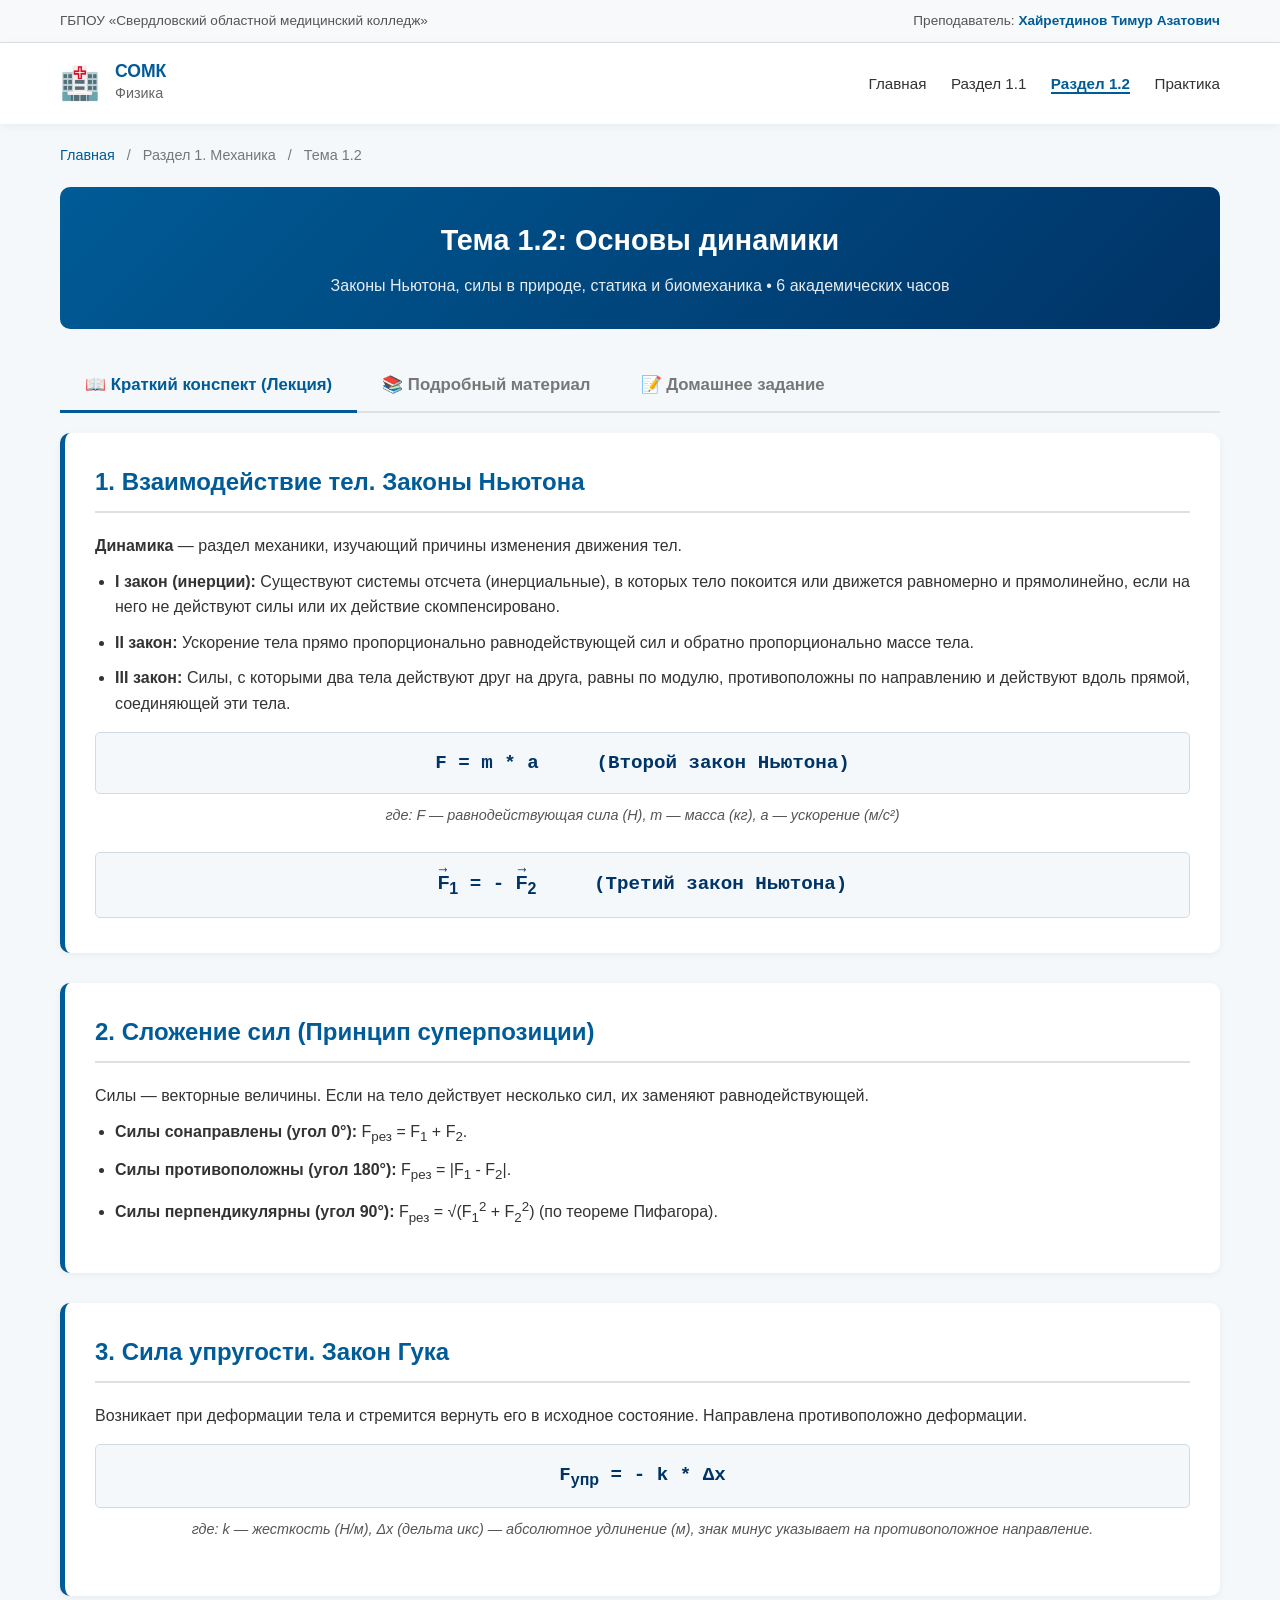
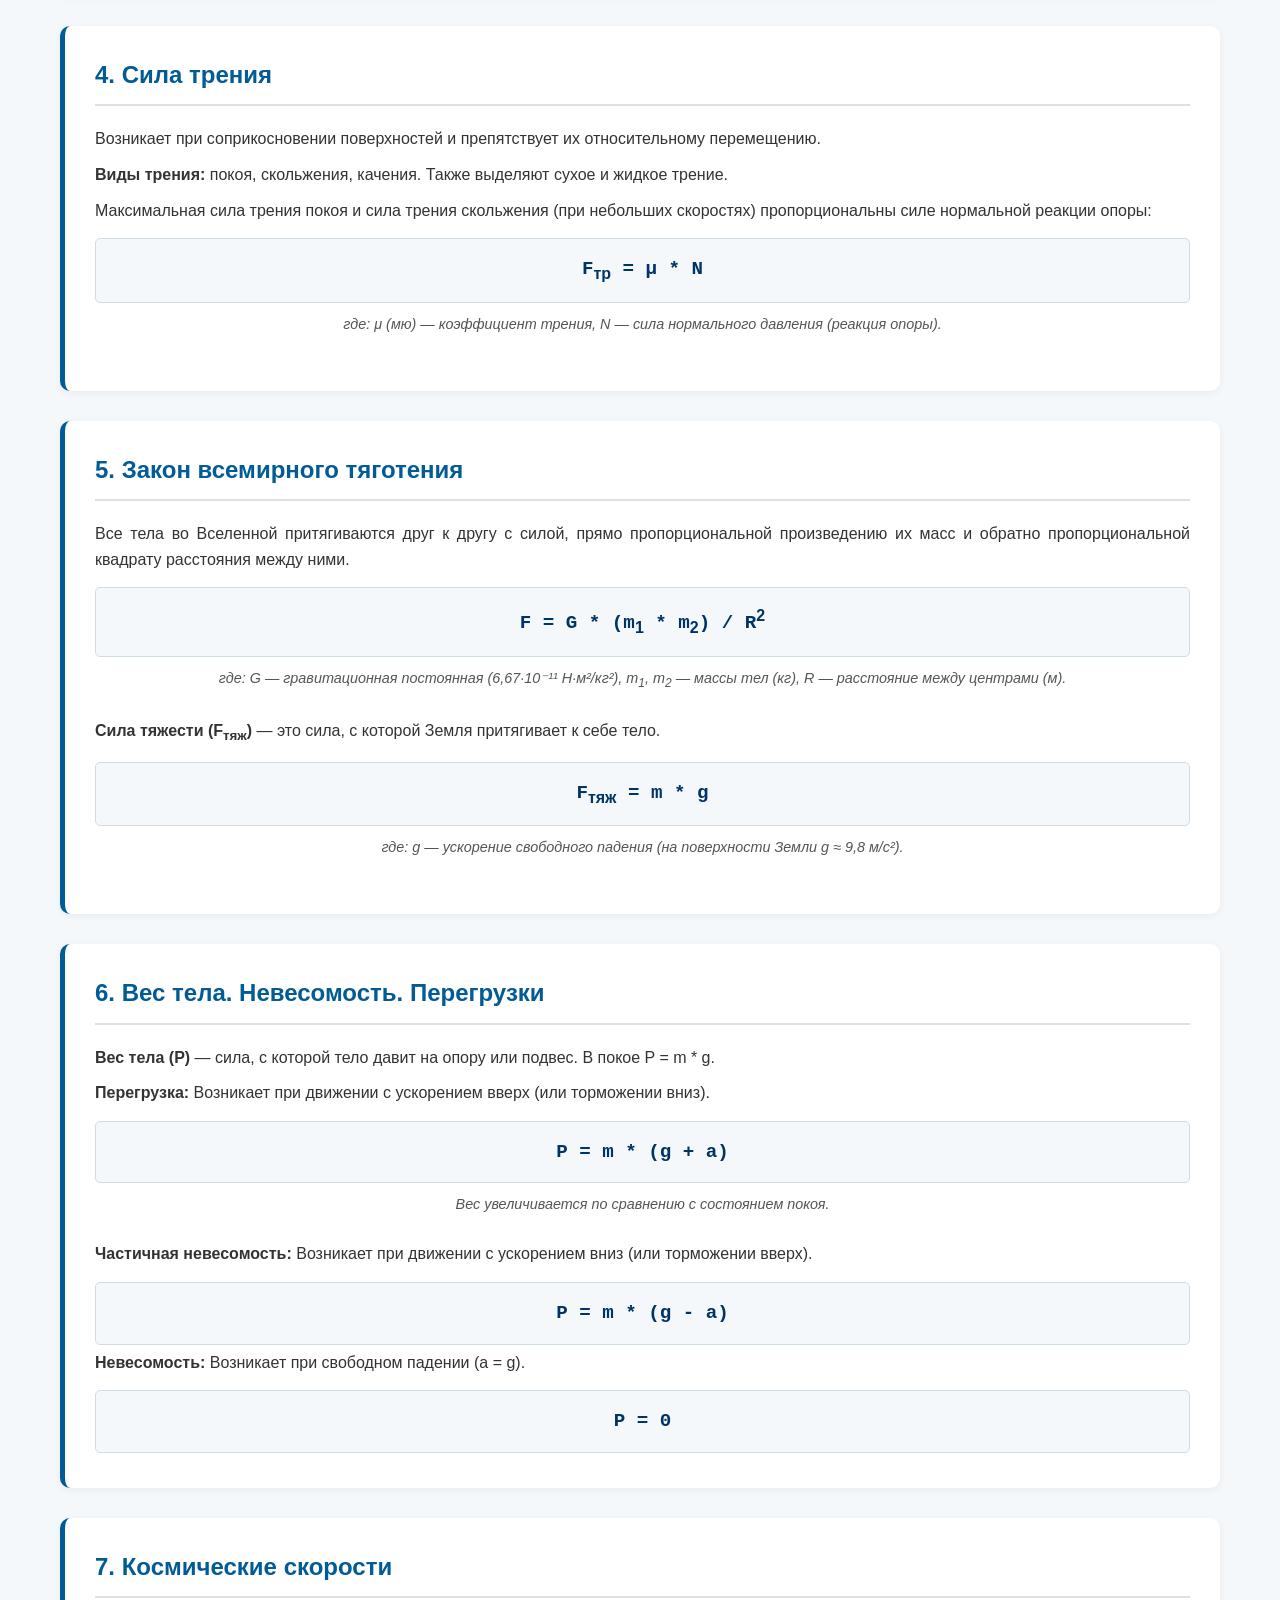
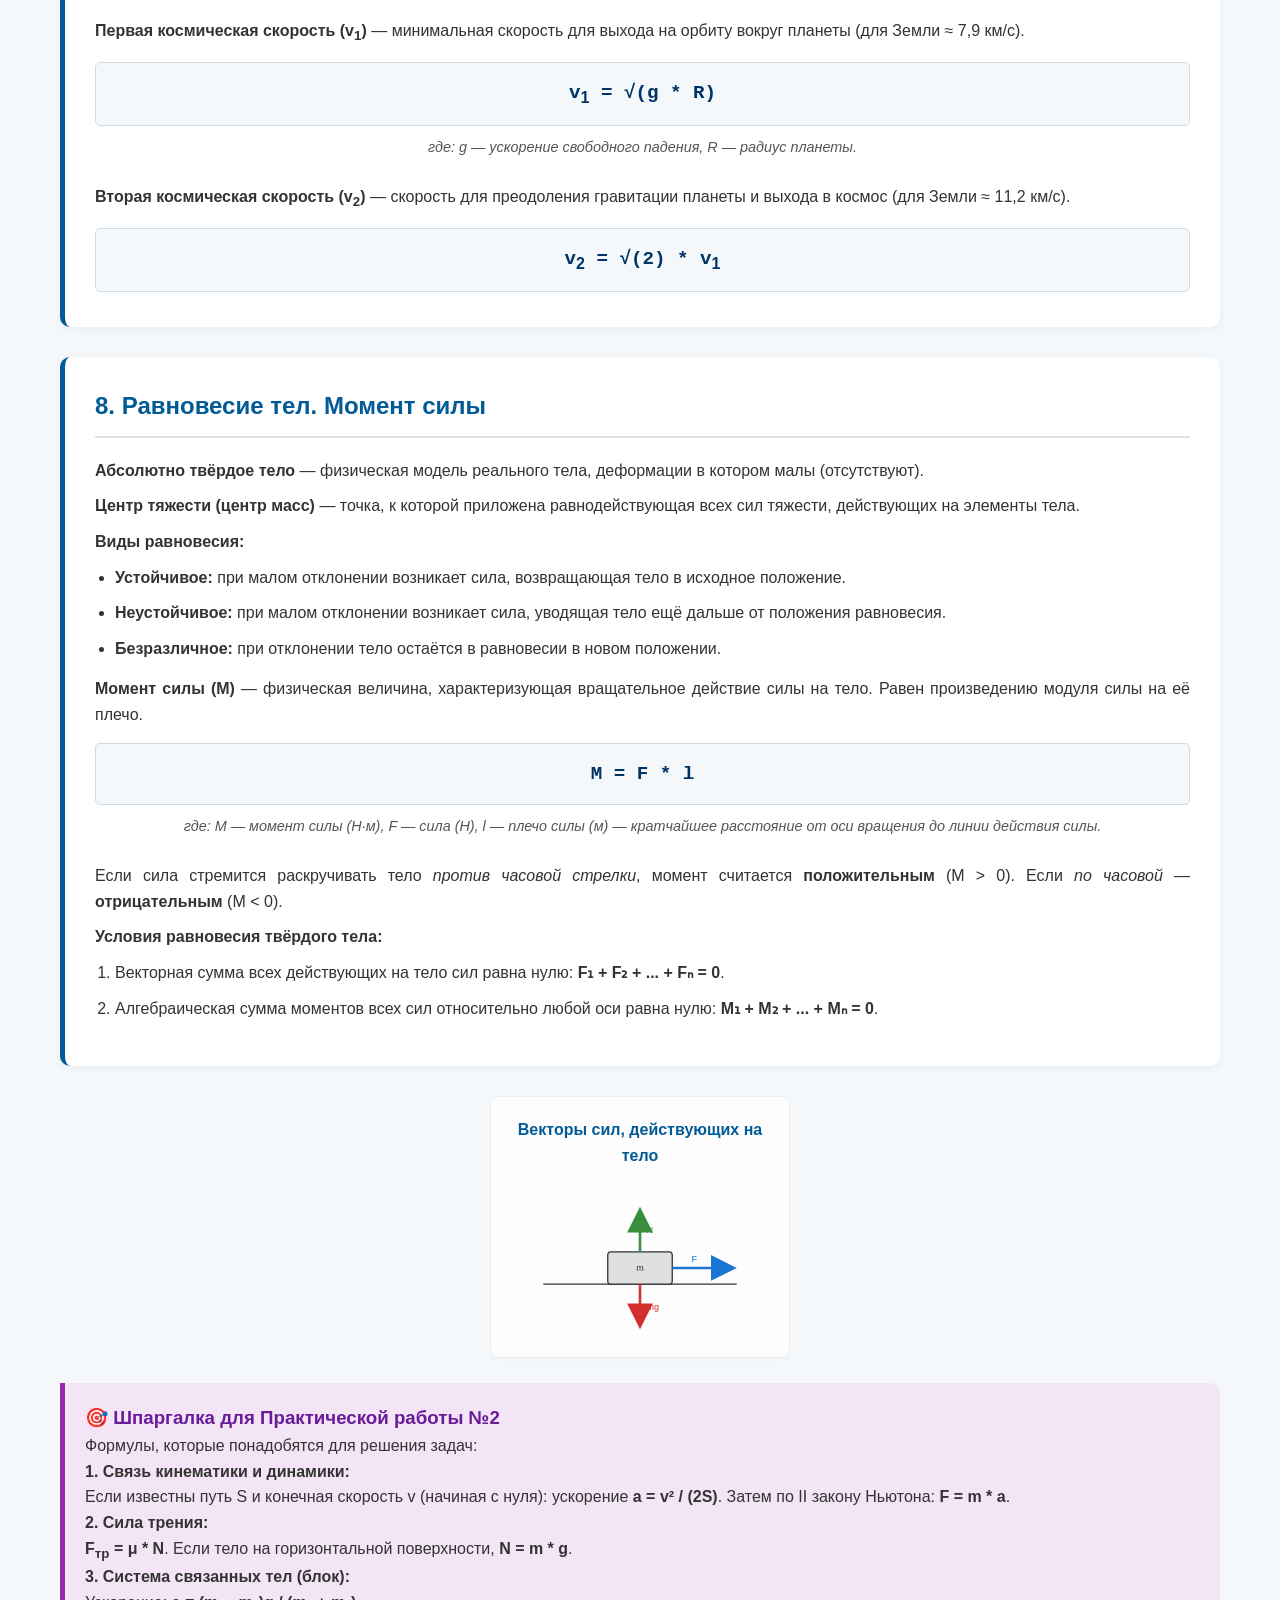
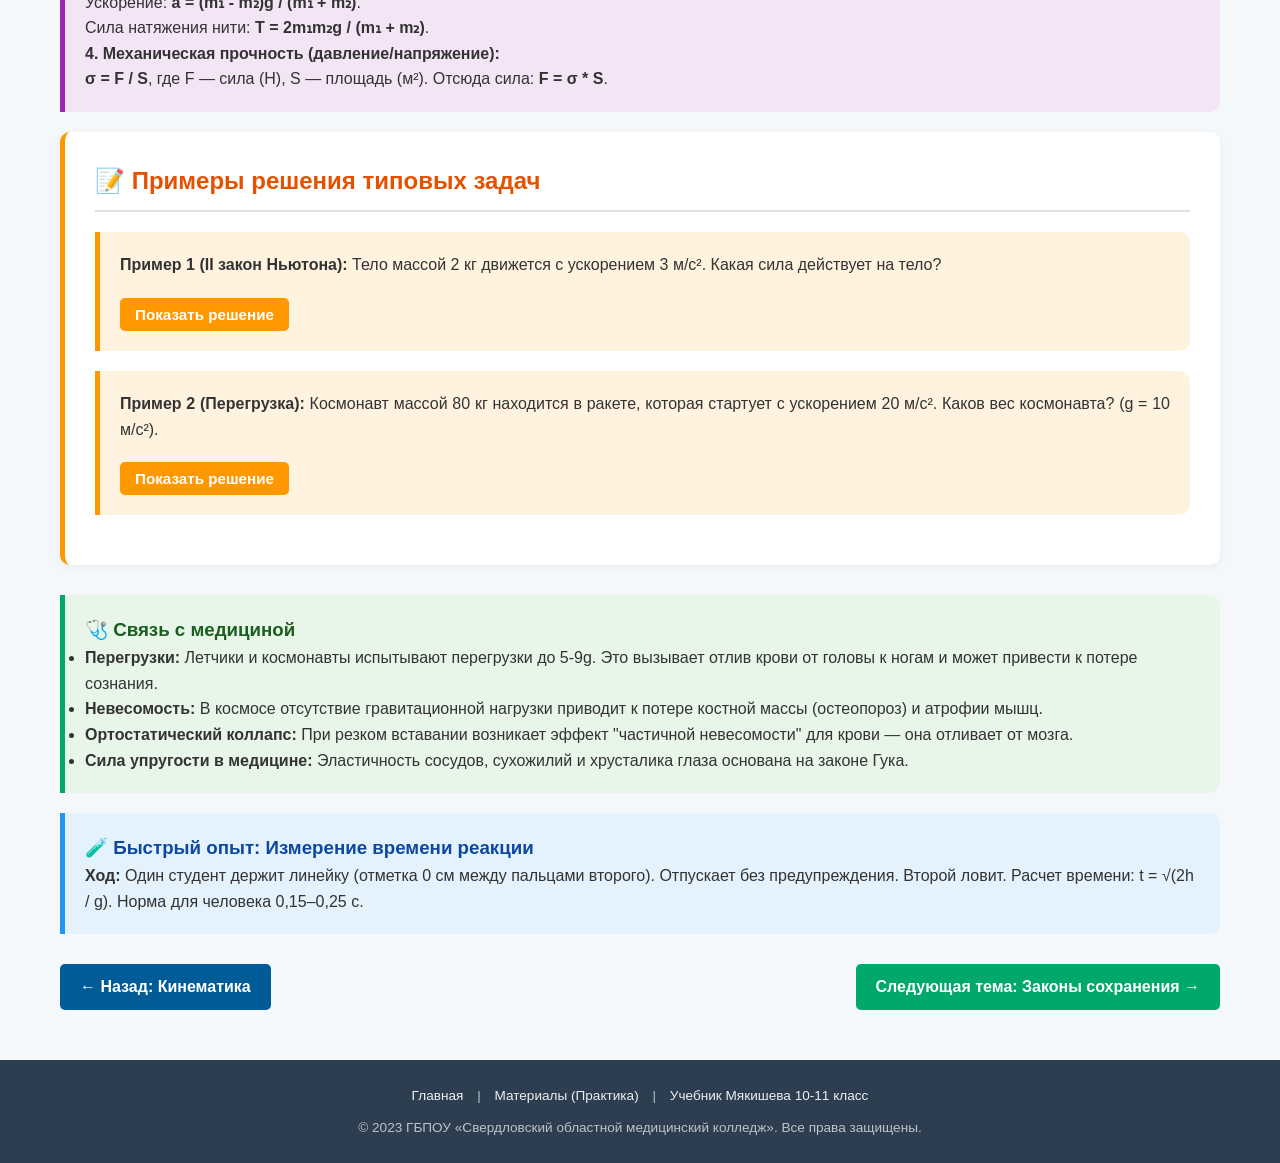
==== commit 591c2444: "Add files via upload" ====
--- a/dynamics.html
+++ b/dynamics.html
@@ -44,7 +44,7 @@
 
         <div class="page-header">
             <h1>Тема 1.2: Основы динамики</h1>
-            <p>Законы Ньютона, силы в природе и биомеханика • 6 академических часов</p>
+            <p>Законы Ньютона, силы в природе, статика и биомеханика • 6 академических часов</p>
         </div>
 
         <div class="tab-container">
@@ -232,177 +232,226 @@
                 <div class="content-section">
                     <h2>Подробная теория (для самостоятельного изучения)</h2>
                     
+                    <!-- ФАЙЛ 1 -->
                     <h3>1. Инерция. Первый закон Ньютона</h3>
                     <p><strong>Инерция</strong> — это явление сохранения скорости движения тела при отсутствии внешних воздействий.</p>
                     
                     <div class="medical-box" style="background-color: #FFF3E0; border-left-color: #FF9800;">
                         <h3 style="color: #E65100;">💡 Обрати внимание!</h3>
                         <p>По закону инерции, материальная точка сохраняет свою скорость при отсутствии воздействия на него внешних сил или при уравновешивании действия этих сил.</p>
+                        <p>С явлением инерции мы сталкиваемся ежедневно, поэтому необходимо знать её положительные и отрицательные свойства. При ловле мяча нужно отступать по траектории движения, смягчая удар. Иначе можно получить травму. При торможении транспорта необходимо постараться продолжить движение по прежней траектории, чтобы избежать столкновения с деталями транспорта.</p>
                     </div>
 
                     <p>До принятия закона инерции древнегреческий учёный Аристотель и его последователи считали, что тело не может двигаться с постоянной скоростью без постоянного воздействия внешних сил.</p>
-                    <p>Первым отверг такие представления Галилео Галилей. Он предположил, что в результате взаимодействий любого тела с другими телами происходят изменения скорости его движения. При отсутствии действия других тел скорость тела не изменяется ни по модулю, ни по направлению.</p>
+                    <p>Первым отверг такие представления Галилео Галилей. Он предположил, что в результате взаимодействий любого тела с другими телами происходят изменения скорости его движения. При отсутствии действия других тел скорость тела не изменяется ни по модулю, ни по направлению. Таким образом, Галилей пришёл к выводу:</p>
                     <p><em>При отсутствии внешних воздействий тело может не только покоиться, но и двигаться прямолинейно и равномерно.</em></p>
-                    <p><strong>Первый закон Ньютона:</strong> Если на тело не действуют силы или их действие скомпенсировано, то данное тело находится в состоянии покоя или равномерного прямолинейного движения.</p>
+                    <p>Внешние силы необходимы для компенсации потерь энергии из-за силы трения.</p>
+                    
+                    <div class="medical-box" style="background-color: #FFF3E0; border-left-color: #FF9800;">
+                        <h3 style="color: #E65100;">💡 Обрати внимание!</h3>
+                        <p>После прекращения воздействий тело движется равномерно и прямолинейно по касательной к первоначальной траектории движения.</p>
+                    </div>
+
+                    <p>На основе вывода Галилея английский учёный Исаак Ньютон сформулировал закон инерции.</p>
+                    <p><strong>Если на тело не действуют силы или их действие скомпенсировано, то данное тело находится в состоянии покоя или равномерного прямолинейного движения.</strong></p>
+                    <p>Закон инерции называют первым законом Ньютона, или первым законом механики.</p>
+
+                    <p><strong>Инертность</strong> — это свойство тела, которое характеризует его способность «сопротивляться» изменению скорости.</p>
+                    <p>Насколько инертным является тело, определяется его массой (в физике вводится термин «инертная масса»).</p>
 
                     <h3 style="margin-top: 50px; color: #005B96; border-bottom: 2px solid #005B96;">2. Инерциальные и неинерциальные системы отсчета</h3>
-                    <p>Первый закон Ньютона выполняется не во всех системах отсчёта.</p>
-                    <p><strong>Инерциальными</strong> называют системы отсчёта, в которых выполняется закон инерции.</p>
-                    <p><strong>Неинерциальными</strong> называют системы отсчёта, в которых закон инерции не выполняется (например, система, движущаяся с ускорением).</p>
-                    <p>Всегда можно найти (выбрать) систему отсчёта, которая с заданной степенью точности является инерциальной. Для большинства задач на поверхности Земли Земля считается ИСО.</p>
-
+                    <p>Со временем выяснилось, что первый закон Ньютона выполняется не во всех системах отсчёта.</p>
+                    <p>Проведём опыт. Подвесим над тележкой один шарик, а другой положим внутрь грузового отсека тележки. Запустим установку так, чтобы она двигалась по поверхности стола с постоянной скоростью в одном направлении (рис. 1).</p>
+
+                    <p>1. Сила тяжести первого шарика уравновешена силой натяжения троса, поэтому нет движения вертикального направления: <span class="vec">T</span><sub>1</sub> + m<sub>1</sub><span class="vec">g</span> = m<sub>1</sub><span class="vec">a</span>.</p>
+                    <p>2. Сила тяжести второго шарика уравновешена силой реакции опоры, поэтому нет движения вертикального направления: <span class="vec">N</span><sub>2</sub> + m<sub>2</sub><span class="vec">g</span> = m<sub>2</sub><span class="vec">a</span>.</p>
+                    <p>3. Сила тяжести всей системы тележки с шариками уравновешена силой реакции опоры (Земли), поэтому нет движения вертикального направления: <span class="vec">N</span><sub>3</sub> + (m<sub>1</sub>+m<sub>2</sub>+m<sub>3</sub>)<span class="vec">g</span> = (m<sub>1</sub>+m<sub>2</sub>+m<sub>3</sub>)<span class="vec">a</span>.</p>
+
+                    <p>В горизонтальном направлении нет сил, которые бы изменяли скорости движения шариков и тележки. Поэтому скорость движения всей системы и каждого элемента в горизонтальном направлении постоянна: v = const.</p>
+                    
+                    <p>Но когда тележка попадёт на песочную насыпь, то она быстро остановится, так как её скорость быстро уменьшается. При снижении скорости шарики начинают двигаться относительно тележки по инерции. В этом случае изменение скорости шариков не связано с действием на них каких-либо сил.</p>
+
+                    <p>В системе отсчёта, связанной с тележкой, движущейся с ускорением (в данном случае с замедлением), закон инерции не выполняется.</p>
+                    <p>Если тело относительно системы отсчёта имеет ускорение даже в отсутствие действия на него других тел или внешних сил, то в такой системе не выполняется закон инерции.</p>
+                    
+                    <p><strong>Первый закон Ньютона:</strong> всегда можно найти инерциальную систему отсчёта, в которой выполняется закон инерции: если на тело не действуют силы или их действие компенсировано, то тело будет находиться в состоянии покоя или двигаться прямолинейно и равномерно.</p>
+                    <p>Первый закон Ньютона устанавливает существование инерциальных систем отсчёта (ИСО).</p>
+                    <p><strong>Неинерциальными</strong> называют системы отсчёта, в которых закон инерции не выполняется.</p>
+                    <p>Одно и то же тело может находиться в состоянии покоя в одной системе отсчёта и двигаться с ускорением в другой системе отсчёта.</p>
+
+                    <p><strong>Пример:</strong> в самолёте, пикирующем вниз с ускорением свободного падения, пилот находится в состоянии покоя в системе отсчёта, связанной с самолётом. Одновременно в системе отсчёта, связанной с Землёй, этот пилот движется вместе с самолетом с ускорением свободного падения.</p>
+                    <p>В большинстве вопросов о движении на поверхности Земли будем принимать Землю за систему отсчёта, потому что нарушения закона инерции для Земли как для системы отсчёта малы. Изучая движение планет будем выбирать для системы отсчета Солнце и звёзды.</p>
+                    <p>Всегда можно найти (выбрать) систему отсчёта, которая с заданной степенью точности является инерциальной.</p>
+
+                    <!-- ФАЙЛ 2 -->
                     <h3 style="margin-top: 50px; color: #005B96; border-bottom: 2px solid #005B96;">3. Сложение сил. Второй закон Ньютона</h3>
-                    <p>Силы — векторные величины. При сложении сил применяют законы сложения векторов.</p>
-                    
+                    
+                    <h4>1. Сложение сил</h4>
+                    <div class="medical-box" style="background-color: #FFF3E0; border-left-color: #FF9800;">
+                        <h3 style="color: #E65100;">💡 Обрати внимание!</h3>
+                        <p>Силы — векторные величины, они характеризуются модулем и направлением. Поэтому при сложении сил применяют законы сложения векторов.</p>
+                    </div>
+
+                    <p><strong>1. Угол между векторами равен 0°.</strong> Если силы параллельны и сонаправлены, то их модули складываются. Для вычислений используют формулу: <strong>F<sub>рез</sub> = F<sub>1</sub> + F<sub>2</sub></strong>.</p>
+                    <p><strong>Пример:</strong> двое детей тянут санки, помогая друг другу. Поэтому результирующая сила всегда больше, чем сила тяги каждого ребёнка, взятая по отдельности.</p>
+
+                    <p><strong>2. Угол между векторами равен 180°.</strong> Если силы параллельны и противоположно направлены, то их модули вычитаются. Результирующая сила всегда положительна, так как разность берётся по модулю. Для вычислений используют формулу: <strong>F<sub>рез</sub> = |F<sub>1</sub> − F<sub>2</sub>|</strong>.</p>
+                    <p><strong>Пример:</strong> если санки тянуть по поверхности, на которой нет ни снега, ни льда, то сила трения действует противоположно силе тяги. Поэтому результирующая сила меньше, чем сила тяги.</p>
+
+                    <p><strong>3. Угол между векторами равен 90°.</strong> Если силы взаимно перпендикулярны, то их результирующая сила находится по теореме Пифагора. Обе силы являются катетами прямоугольного треугольника, а результирующая сила — гипотенузой. Для вычислений используют формулу: <strong>F<sub>рез</sub> = &radic;(F<sub>1</sub><sup>2</sup> + F<sub>2</sub><sup>2</sup>)</strong>.</p>
+                    <p><strong>Пример:</strong> если ехать на велосипеде при сильном боковом ветре, то велосипед заносит в сторону, так как результирующая сила направлена в сторону от направления движения.</p>
+
+                    <h4>2. Принцип суперпозиции сил</h4>
+                    <p>Сила характеризуется: направлением, величиной, точкой приложения (началом вектора), геометрическое положение которой зависит от того, какая именно сила действует на тело.</p>
+                    <p><strong>Принцип суперпозиции:</strong> при действии на тело нескольких сил <span class="vec">F</span><sub>1</sub>, <span class="vec">F</span><sub>2</sub>...<span class="vec">F</span><sub>n</sub>, результирующая (равнодействующая) сила равна <span class="vec">F<sub>p</sub></span> = <span class="vec">F</span><sub>1</sub> + <span class="vec">F</span><sub>2</sub> + ... + <span class="vec">F</span><sub>n</sub>.</p>
+
+                    <h4>3. Второй закон Ньютона</h4>
+                    <p><strong>Формулировка:</strong> ускорение тела прямо пропорционально равнодействующей сил, действующих на тело, и обратно пропорционально массе тела.</p>
                     <div class="formula-block"><span class="vec">a</span> = <span class="vec">F<sub>p</sub></span> / m</div>
                     <div class="formula-note">где: <span class="vec">F<sub>p</sub></span> — равнодействующая сил, m — масса тела.</div>
                     
-                    <p>На практике при решении задач удобнее использовать форму:</p>
+                    <p>Масса m, входящая в формулировку второго закона Ньютона, называется <strong>инертной массой</strong>. На практике удобнее использовать форму:</p>
                     <div class="formula-block"><span class="vec">F<sub>p</sub></span> = m * <span class="vec">a</span></div>
-
-                    <p><strong>Принцип суперпозиции:</strong> при действии на тело нескольких сил <span class="vec">F</span><sub>1</sub>, <span class="vec">F</span><sub>2</sub>...<span class="vec">F</span><sub>n</sub>, результирующая (равнодействующая) сила равна <span class="vec">F<sub>p</sub></span> = <span class="vec">F</span><sub>1</sub> + <span class="vec">F</span><sub>2</sub> + ... + <span class="vec">F</span><sub>n</sub>.</p>
-                    
+                    
+                    <p><strong>Пример:</strong> запишем следствие из второго закона Ньютона для системы «поверхность — блок».</p>
+                    <p>В горизонтальном направлении на блок действуют силы <span class="vec">F</span> и <span class="vec">F<sub>тр</sub></span>, тело имеет ускорение <span class="vec">a</span>. В вертикальном направлении на блок действуют силы m<span class="vec">g</span> и <span class="vec">N</span>, но ускорения нет. Следствия:</p>
+                    <ul>
+                        <li>в векторном виде: <span class="vec">F</span> + <span class="vec">F<sub>тр</sub></span> + m<span class="vec">g</span> + <span class="vec">N</span> = m<span class="vec">a</span>;</li>
+                        <li>в проекциях на оси OX и OY: <br> OX: F – F<sub>тр</sub> = ma, <br> OY: N – mg = 0.</li>
+                    </ul>
+                    <p>Чтобы рассчитать величину проекции результирующей силы, нужно определить проекции всех сил: F<sub>x</sub> = F<sub>1x</sub> + F<sub>2x</sub> = F<sub>1</sub>cos&alpha;<sub>1</sub> + F<sub>2</sub>cos&alpha;<sub>2</sub>, где &alpha;<sub>1</sub> и &alpha;<sub>2</sub> — углы между векторами сил и осью OX.</p>
+
+                    <!-- ФАЙЛ 3 -->
                     <h3 style="margin-top: 50px; color: #005B96; border-bottom: 2px solid #005B96;">4. Третий закон Ньютона</h3>
                     <p>Взаимодействие двух тел — это всегда двусторонний процесс.</p>
+                    <p><strong>Пример:</strong> процесс вбивания гвоздя молотком. Металлическая часть молотка воздействует на шляпку гвоздя, что вызывает сопротивление бруска при забивании гвоздя. Эта сила противодействует силе молотка. Поэтому молоток останавливается.</p>
+
+                    <p>Проведём опыт. Сцепим два динамометра вместе. Показания динамометров будут одинаковы. Следовательно, динамометры взаимодействуют равными по модулю и противоположно направленными силами.</p>
+                    
+                    <div class="medical-box" style="background-color: #FFF3E0; border-left-color: #FF9800;">
+                        <h3 style="color: #E65100;">💡 Обрати внимание!</h3>
+                        <p>Тела действуют друг на друга с равными по модулю силами и в том случае, если взаимодействие происходит на расстоянии.</p>
+                    </div>
+
+                    <p>К одному из динамометров прикрепим металлический брусок, а к другому — магнит. Если начать сближать динамометры, стрелки начнут отклоняться в разные стороны. Силы взаимодействия магнита и бруска противоположны по направлению, а показания динамометров одинаковы.</p>
+                    
                     <p><strong>Третий закон Ньютона:</strong> Силы взаимодействия двух тел равны по величине, противоположно направлены, и действуют вдоль прямой, соединяющей эти тела:</p>
                     <div class="formula-block"><span class="vec">F<sub>1</sub></span> = -<span class="vec">F<sub>2</sub></span></div>
-                    <p>Знак минуса означает, что силы действуют противоположно направленно, их векторная сумма равна нулю.</p>
-
+
+                    <p>Знак равенства обозначает, что действие равно противодействию. Знак минуса означает, что силы действуют противоположно направленно, их векторная сумма равна нулю. Например, метеорит падает на землю, поскольку Земля притягивает его с силой тяжести. Однако метеорит притягивает Землю с точно такой же по величине силой, но из-за огромной массы Земли её перемещение пренебрежимо мало.</p>
+
+                    <div class="medical-box" style="background-color: #FFF3E0; border-left-color: #FF9800;">
+                        <h3 style="color: #E65100;">💡 Обрати внимание!</h3>
+                        <p>Силы, возникающие в результате взаимодействия тел, являются силами одной природы.</p>
+                    </div>
+
+                    <p><strong>Пример:</strong> все тела действуют на опору или подвес благодаря гравитации. Под действием силы тяжести опора деформируется: скамейка изгибается, полка под весом книг провисает. Опора стремится вернуть исходное положение, что вызывает силы упругости, с которыми опора воздействует на тело. Вес тела <span class="vec">P</span> приложен к опоре и направлен вертикально вниз к центру Земли. Противодействует весу сила реакции опоры <span class="vec">N</span>, поэтому она направлена перпендикулярно поверхности опоры.</p>
+
+                    <p><strong>Пример:</strong> два тела массами m<sub>1</sub> и m<sub>2</sub> помещены на гладкую горизонтальную плоскость и связаны нерастяжимой нитью. Ко второму телу приложена сила. Нить нерастяжима, значит, тела движутся с одинаковым ускорением. По третьему закону Ньютона <span class="vec">T<sub>1</sub></span> = -<span class="vec">T<sub>2</sub></span> и T<sub>1</sub> = T<sub>2</sub> = T. Складывая уравнения m<sub>1</sub>a = T и m<sub>2</sub>a = -T + F, получим: a·(m<sub>1</sub> + m<sub>2</sub>) = F, откуда <strong>a = F / (m<sub>1</sub> + m<sub>2</sub>)</strong>.</p>
+
+                    <!-- ФАЙЛ 4 -->
                     <h3 style="margin-top: 50px; color: #005B96; border-bottom: 2px solid #005B96;">5. Сила тяжести. Закон всемирного тяготения</h3>
-                    <p>Сила взаимодействия двух тел прямо пропорциональна массе каждого из этих тел и обратно пропорциональной квадрату расстояния между центрами этих тел:</p>
+                    <p>В современной науке взаимодействия разделяются на три типа: гравитационное, сильное (ядерное) и электрослабое. Гравитационное и электромагнитное взаимодействия являются дальнодействующими.</p>
+                    <p>Одна из важнейших сил — сила гравитации. Сила взаимодействия двух тел прямо пропорциональна массе каждого из этих тел и обратно пропорциональной квадрату расстояния между центрами этих тел:</p>
                     <div class="formula-block">F = G * (m<sub>1</sub> * m<sub>2</sub>) / R<sup>2</sup></div>
                     <div class="formula-note">где G = 6,67·10<sup>-11</sup> Н·м<sup>2</sup>/кг<sup>2</sup> — гравитационная постоянная, R — расстояние между центрами тел.</div>
-
-                    <p>Ускорение свободного падения у поверхности любого космического тела зависит от массы этого тела и квадрата его радиуса.</p>
-                    <div class="formula-block">g = G * M / R<sup>2</sup></div>
-
+                    <p><strong>Физический смысл G:</strong> показывает, с какой силой притягиваются два тела массой 1 кг каждое на расстоянии 1 м.</p>
+                    <p>Закон применяют, если: 1) тела точечные; 2) тела — два однородных шара; 3) тело неопределенной формы находится на поверхности большого шарообразного тела (Земли). За расстояние берём R = 6370 км.</p>
+                    <p>Сила притяжения яблока к Земле равна силе притяжения Земли к яблоку по модулю: |<span class="vec">F<sub>я</sub></span>| = |<span class="vec">F<sub>з</sub></span>|. Силы противоположны по направлению: <span class="vec">F<sub>я</sub></span> = -<span class="vec">F<sub>з</sub></span>. Ускорение Земли настолько мало, что его не учитывают.</p>
+
+                    <h4>Инертная и гравитационная массы</h4>
+                    <p>По II закону Ньютона: F = m<sub>а</sub>a (m<sub>а</sub> — инертная масса). По закону тяготения для поверхности Земли: F = G·m<sub>г</sub>M<sub>з</sub>/R<sup>2</sup> = m<sub>г</sub>g (m<sub>г</sub> — гравитационная масса). Приравнивая, получаем a = (m<sub>г</sub>/m<sub>а</sub>)·g.</p>
+
+                    <h4>Ускорение свободного падения</h4>
+                    <p>Ускорение свободного падения g = F/m. Объединяя формулы, получаем: <strong>g = G * M / R<sup>2</sup></strong>. С помощью этой формулы можно вычислить g на любом космическом объекте.</p>
+                    <p><strong>Пример расчета для Земли:</strong> g = G·M<sub>з</sub>/R<sub>з</sub><sup>2</sup> = (6,6720·10<sup>–11</sup> · 5,976·10<sup>24</sup>) / (6,371·10<sup>6</sup>)<sup>2</sup> = 9,8 м/с<sup>2</sup>.</p>
+                    <p>На полюсах g немного больше (9,832 м/с²), чем на экваторе (9,78 м/с²), так как Земля не идеальный шар. Среднее значение — 9,8 м/с². Чем больше масса звезды и меньше её радиус, тем больше g. У нейтронных звезд g достигает 7·10<sup>12</sup> м/с².</p>
+                    <p><strong>Закон Галилея:</strong> падение тел в одинаковых полях тяготения происходит с одинаковым ускорением.</p>
+                    <p><strong>Ситуация 1 (на поверхности):</strong> mg = GmM/R<sup>2</sup> &rArr; g = GM/R<sup>2</sup>.</p>
+                    <p><strong>Ситуация 2 (на высоте h):</strong> mg = GmM/(R+h)<sup>2</sup> &rArr; g = GM/(R+h)<sup>2</sup>.</p>
+
+                    <!-- ФАЙЛ 5 -->
                     <h3 style="margin-top: 50px; color: #005B96; border-bottom: 2px solid #005B96;">6. Вес тела. Невесомость. Космические скорости</h3>
-                    <p>Вес — это сила, с которой тело давит на поверхность или растягивает подвес, на котором оно висит.</p>
-                    <div class="formula-block">P = m * g</div>
-
-                    <p><strong>Первая космическая скорость:</strong></p>
+                    <h4>1. Космические скорости</h4>
+                    <p><strong>Первая космическая скорость (v<sub>1</sub>)</strong> — наименьшая скорость для вращения в гравитационном поле планеты. Второй закон Ньютона для вращающегося тела: GmM/R<sup>2</sup> = mv<sub>1</sub><sup>2</sup>/R.</p>
                     <div class="formula-block">v<sub>1</sub> = &radic;(G * M / R) = &radic;(g * R)</div>
-
-                    <p><strong>Вторая космическая скорость:</strong></p>
-                    <div class="formula-block">v<sub>2</sub> = &radic;(2 * G * M / R) = &radic;2 * v<sub>1</sub></div>
-
+                    <p><strong>Вторая космическая скорость (v<sub>2</sub>)</strong> — наименьшая скорость для преодоления гравитационного поля планеты.</p>
+                    <div class="formula-block">v<sub>2</sub> = &radic;(2 * G * M / R) = &radic;(2 * g * R) = &radic;2 * v<sub>1</sub></div>
+                    <p><em>Примечание:</em> На высоте h, R заменяется на (R+h).</p>
+
+                    <h4>2. Вес на различных планетах</h4>
+                    <p>Масса (m, кг) — мера инертности и количество вещества. Вес (P, Н) — сила, с которой тело давит на опору или растягивает подвес.</p>
+                    <p>В покое вес равен силе тяжести: P = m·g.</p>
+                    <p>На Земле g в 6 раз больше, чем на Луне, поэтому космонавт массой 120 кг весит на Земле 1176 Н, а на Луне — 192 Н. На Солнце g в 28 раз больше, и его вес был бы 3355 кг (в эквиваленте).</p>
+
+                    <h4>3. Изменение веса при движении</h4>
+                    <p>Вес зависит от ускорения, с которым движется опора. Изменение веса связано с инерцией.</p>
+                    <p><strong>Вес увеличивается (перегрузка):</strong> когда лифт резко начинает движение вверх, при торможении вниз, в нижней точке американских горок. Ускорение направлено вверх. Формула: <strong>P = m(g + a)</strong>.</p>
+                    <p><strong>Вес уменьшается (частичная невесомость):</strong> при езде по пригоркам (на вершине), когда лифт резко начинает движение вниз, в верхней точке горок, на качелях. Ускорение направлено вниз. Формула: <strong>P = m(g – a)</strong>.</p>
+                    <p><strong>Невесомость:</strong> при свободном падении (a = g). Формула: <strong>P = 0</strong>.</p>
+                    
+                    <p><strong>Пример:</strong> масса человека 80 кг. Лифт поднимается с ускорением 7 м/с². Вес на этапах:</p>
+                    <ol>
+                        <li>Лифт стоит: P = 80·9,8 = 784 Н.</li>
+                        <li>Разгон вверх: P = 80·(9,8+7) = 1334 Н.</li>
+                        <li>Равномерно: P = 784 Н.</li>
+                        <li>Торможение вверх: P = 80·(9,8-7) = 224 Н.</li>
+                        <li>Остановился: P = 784 Н.</li>
+                    </ol>
+
+                    <h4>4. Невесомость (опыты)</h4>
+                    <p>Если тело на опоре движется с ускорением к центру Земли: P = m(g – a).</p>
+                    <p><strong>Опыт с динамометром:</strong> в покое вес груза ~4 Н. При отпускании динамометра пружина стремится вернуться в недеформированное состояние, показания падают. В свободном падении вес равен нулю, взаимодействие между грузом и пружиной отсутствует.</p>
+                    <p><strong>Опыт с пакетом воды:</strong> если перевернуть пакет, вода перельется вниз под действием веса. Если подбросить пакет, во время полета жидкость не переливается (находится в невесомости). Начальная скорость может быть любой.</p>
+                    <p>Состояние невесомости тренируют в самолетах (свободное падение 30 секунд). Космонавты на МКС тоже в невесомости, так как станция постоянно падает на Землю, но движется с 1-й космической скоростью.</p>
+
+                    <!-- ФАЙЛ 6 -->
                     <h3 style="margin-top: 50px; color: #005B96; border-bottom: 2px solid #005B96;">7. Сила упругости. Закон Гука</h3>
                     <p>Если деформации образца малы и являются упругими, величина силы, стремящейся восстановить его геометрические параметры, прямо пропорциональна удлинению.</p>
                     <div class="formula-block">(F<sub>y</sub>)<sub>x</sub> = -k * &Delta;x</div>
-                    <div class="formula-note">где k — коэффициент упругости, &Delta;x (дельта икс) — удлинение.</div>
+                    <div class="formula-note">где k — коэффициент упругости (свойства материала и форма тела), &Delta;x (дельта икс) — удлинение.</div>
                     <p>Знак «минус» показывает, что <span class="vec">F<sub>y</sub></span> направлена противоположно направлению деформирующей силы.</p>
 
-                    <!-- ================= ФАЙЛ 7: СИЛЫ ТРЕНИЯ ================= -->
+                    <!-- ФАЙЛ 7 -->
                     <h3 style="margin-top: 50px; color: #005B96; border-bottom: 2px solid #005B96;">8. Силы трения</h3>
-
-                    <h4>1. Физическая природа трения</h4>
-                    <p><strong>Трение</strong> — процесс механического взаимодействия физических тел, проявляющийся при их относительном перемещении в плоскости непосредственного контакта.</p>
-                    <p><strong>Физическая природа трения.</strong> Возникновение силы трения обусловлено действием электромагнитных сил взаимодействия атомов или молекул контактирующих тел (при деформации микронеровностей) и непосредственно соприкасающимися областями поверхностей тел (адгезия).</p>
-
-                    <p><strong>Виды трения:</strong></p>
+                    <p><strong>Трение</strong> — процесс механического взаимодействия при относительном перемещении в плоскости контакта. Обусловлено электромагнитными силами (микронеровности + адгезия).</p>
+                    <p><strong>Виды:</strong> покоя, скольжения, качения.</p>
+                    <p><strong>Трение покоя:</strong> если тело неподвижно, F<sub>тр</sub> = -F. Если сила превысит максимальное значение, тело начнет скользить. <strong>Максимальная сила трения покоя:</strong> F<sub>тр.max</sub> = &mu;N (закон Кулона).</p>
+                    <p><strong>Трение скольжения:</strong> при небольших скоростях F<sub>тр</sub> &asymp; &mu;N. Направлено противоположно скорости.</p>
+                    <p><strong>Сухое и жидкое трение:</strong> сухое — между твердыми телами (статическое и динамическое). Жидкое — между поверхностями есть жидкость-смазка (значительно снижает трение).</p>
+                    <p><strong>Сопротивление воздуха:</strong> зависит от скорости, формы, размеров. Обтекаемая форма уменьшает сопротивление. Потоки бывают ламинарными (низкая скорость) и турбулентными (высокая).</p>
+
+                    <!-- ФАЙЛ 8 -->
+                    <h3 style="margin-top: 50px; color: #005B96; border-bottom: 2px solid #005B96;">9. Равновесие тел. Момент силы</h3>
+                    <p>Равновесие — состояние, при котором все точки тела покоятся.</p>
+                    <p><strong>Виды равновесия:</strong></p>
+                    <ul>
+                        <li><strong>Устойчивое:</strong> при малом отклонении возникает сила, возвращающая тело в исходное положение.</li>
+                        <li><strong>Неустойчивое:</strong> при малом отклонении возникает сила, уводящая тело ещё дальше.</li>
+                        <li><strong>Безразличное:</strong> при отклонении тело остаётся в равновесии в новом положении.</li>
+                    </ul>
+
+                    <p><strong>Абсолютно твёрдое тело</strong> — модель, деформации в котором отсутствуют. Заменяется точкой — центром масс. Для симметричных тел центр масс в центре симметрии. Точка приложения суммарной силы тяжести — <strong>центр тяжести</strong>. На поверхности Земли они совпадают.</p>
+
+                    <p><strong>Момент силы (M)</strong> — величина, равная произведению модуля силы F на её плечо l: <strong>M = F·l</strong> (Н·м).</p>
+                    <p><strong>Плечо силы (l)</strong> — кратчайшее расстояние от оси вращения до линии действия силы.</p>
+                    <p>Против часовой стрелки: M > 0. По часовой: M < 0.</p>
+
+                    <p><strong>Условия равновесия твёрдого тела:</strong></p>
                     <ol>
-                        <li><strong>Трение покоя</strong> проявляется в том случае, если взаимное перемещение тел отсутствует.</li>
-                        <li><strong>Трение скольжения</strong> проявляется в случае поступательного относительного перемещения тел.</li>
-                        <li><strong>Трение качения</strong> проявляется, если имеет место вращение одного или пары тел.</li>
+                        <li>Сумма всех сил равна нулю: F<sub>1</sub> + F<sub>2</sub> + ... + F<sub>N</sub> = 0.</li>
+                        <li>Алгебраическая сумма моментов сил относительно любой оси равна нулю: M<sub>1</sub> + M<sub>2</sub> + ... + M<sub>N</sub> = 0.</li>
                     </ol>
-
-                    <h4>2. Сила трения покоя</h4>
-                    <p>Если на тело действует сила <span class="vec">F</span>, параллельная поверхности, и при этом тело остаётся неподвижным, то на тело действует сила трения покоя <span class="vec">F<sub>тр</sub></span>, равная по модулю силе <span class="vec">F</span> и противоположная ей по направлению:</p>
-                    <div class="formula-block"><span class="vec">F</span><sub>тр</sub> = - <span class="vec">F</span></div>
-
-                    <p><strong>Максимальная сила трения покоя</strong> пропорциональна модулю силы нормальной реакции опоры:</p>
-                    <div class="formula-block">F<sub>тр.max</sub> = &mu; * N</div>
-                    <div class="formula-note">где F<sub>тр.max</sub> — модуль максимальной силы трения покоя (Н), N — сила нормальной реакции опоры (Н), &mu; (мю) — коэффициент пропорциональности (коэффициент трения).</div>
-
-                    <h4>3. Сила трения скольжения</h4>
-                    <p>Если относительная скорость движения небольшая, то сила трения скольжения приближённо равна максимальной силе трения покоя:</p>
-                    <div class="formula-block">F<sub>тр</sub> &asymp; &mu; * N</div>
-                    <p>Сила трения скольжения всегда направлена противоположно относительной скорости соприкасающихся тел.</p>
-
-                    <h4>4. Сухое и жидкое трение</h4>
-                    <p><strong>Сухое трение</strong> описывает взаимодействие двух твёрдых тел, когда они соприкасаются друг с другом без участия какой-либо жидкости.</p>
-                    <p><strong>Жидкое трение</strong> возникает, когда между двумя поверхностями находится жидкое вещество, действующее как смазка. Это значительно снижает силу трения.</p>
-
-                    <h4>5. Сопротивление воздуха (аэродинамическое сопротивление)</h4>
-                    <p><strong>Сопротивление воздуха</strong> — это сила, которая противодействует движению объекта в атмосфере. Зависит от скорости, формы и размеров объекта, а также от плотности воздуха. Обтекаемые конструкции уменьшают силу сопротивления.</p>
-
-                    <div class="medical-box">
-                        <h3>🩺 Связь с медициной</h3>
-                        <ul>
-                            <li><strong>Суставы человека.</strong> Внутри суставной сумки находится синовиальная жидкость — естественная «смазка». Коэффициент трения в суставах очень низкий (0,002–0,02). Это пример <em>жидкого трения</em> в организме.</li>
-                            <li><strong>Износ хрящей.</strong> При недостатке синовиальной жидкости (артроз) трение возрастает, хрящ истирается, появляется боль.</li>
-                            <li><strong>Аэродинамика в спорте.</strong> Пловцы и велогонщики используют обтекаемые костюмы и позы для снижения сопротивления воздуха/воды.</li>
-                        </ul>
-                    </div>
-
-                    <!-- ================= ФАЙЛ 8: СТАТИКА. РАВНОВЕСИЕ ТЕЛ ================= -->
-                    <h3 style="margin-top: 50px; color: #005B96; border-bottom: 2px solid #005B96;">9. Равновесие тел. Момент силы</h3>
-
-                    <h4>1. Виды равновесия тел</h4>
-                    <p>В физике состояние равновесия — состояние физического тела, при котором все его точки покоятся, — определяется: 1) наличием инерциальной системы отсчёта; 2) соотношением между силами, действующими на тело.</p>
-
-                    <p>На рисунке 1 показано направление равнодействующей силы R, действующей на тело, когда оно выведено из состояния устойчивого равновесия.</p>
-                    <div class="doc-image-container">
-                        <img src="./img/img_dyn_23_stable_eq.png" alt="Устойчивое равновесие" onerror="this.style.display='none'; this.nextElementSibling.style.display='block';">
-                        <div style="display:none; padding: 20px; background: #fff3cd; color: #856404; border-radius: 5px;">
-                            Сохраните картинку как <code>img_dyn_23_stable_eq.png</code>.
-                        </div>
-                        <div class="doc-image-caption">Рис. 1. Устойчивое равновесие.</div>
-                    </div>
-
-                    <p>На рисунке 2 показано направление равнодействующей силы R в состоянии неустойчивого равновесия физического тела.</p>
-                    <div class="doc-image-container">
-                        <img src="./img/img_dyn_24_unstable_eq.png" alt="Неустойчивое равновесие" onerror="this.style.display='none'; this.nextElementSibling.style.display='block';">
-                        <div style="display:none; padding: 20px; background: #fff3cd; color: #856404; border-radius: 5px;">
-                            Сохраните картинку как <code>img_dyn_24_unstable_eq.png</code>.
-                        </div>
-                        <div class="doc-image-caption">Рис. 2. Неустойчивое равновесие.</div>
-                    </div>
-
-                    <p>На рисунке 3 показано состояние безразличного равновесия.</p>
-                    <div class="doc-image-container">
-                        <img src="./img/img_dyn_25_indifferent_eq.png" alt="Безразличное равновесие" onerror="this.style.display='none'; this.nextElementSibling.style.display='block';">
-                        <div style="display:none; padding: 20px; background: #fff3cd; color: #856404; border-radius: 5px;">
-                            Сохраните картинку как <code>img_dyn_25_indifferent_eq.png</code>.
-                        </div>
-                        <div class="doc-image-caption">Рис. 3. Безразличное равновесие.</div>
-                    </div>
-
-                    <h4>2. Физическая модель твёрдого тела. Центр тяжести и центр масс</h4>
-                    <p><strong>Абсолютно твёрдое тело</strong> — физическая модель реального тела, деформации в котором малы (отсутствуют).</p>
-                    <p>При решении задач абсолютно твёрдое тело заменяется точкой — центром масс. Для твёрдых тел, характеризующихся однородностью и симметрией, их центры масс находятся в центре симметрии.</p>
-                    <p>Точка твёрдого тела, к которой приложена «суммарная» сила тяжести, действующая на все части этого тела, называется <strong>центром тяжести</strong>.</p>
-
-                    <div class="medical-box" style="background-color: #FFF3E0; border-left-color: #FF9800;">
-                        <h3 style="color: #E65100;">💡 Обрати внимание!</h3>
-                        <p>На поверхности Земли точки центра масс и центра тяжести совпадают!</p>
-                    </div>
-
-                    <h4>3. Момент силы относительно оси. Условия равновесия тела в инерциальной системе отсчёта</h4>
-                    <p><strong>Момент M силы F</strong> относительно данной оси — это физическая величина, равная произведению модуля силы F на её плечо l:</p>
-                    <div class="formula-block">M = F * l</div>
-                    <div class="formula-note">где [M] = 1 Н·м.</div>
-
-                    <p><strong>Линией действия силы</strong> называют линию, вдоль которой действует сила.</p>
-                    <p><strong>Плечом силы</strong> называют кратчайшее расстояние от оси вращения до линии действия силы.</p>
-
-                    <p>1. Если сила стремится раскручивать тело против часовой стрелки, то значение момента сил считают положительным: M > 0.</p>
-                    <p>2. Если сила стремится раскручивать тело по часовой стрелке, то значение момента сил считают отрицательным: M < 0.</p>
-
-                    <h4>Условия равновесия твёрдого тела</h4>
-                    <p>Твёрдое тело находится в равновесии при выполнении двух условий:</p>
-                    <ol>
-                        <li>Сумма всех действующих на тело сил равна нулю: F<sub>1</sub> + F<sub>2</sub> + ... + F<sub>N</sub> = 0.</li>
-                        <li>Алгебраическая сумма моментов всех действующих на тело сил относительно любой оси равна нулю: M<sub>1</sub> + M<sub>2</sub> + ... + M<sub>N</sub> = 0.</li>
-                    </ol>
+                    <p><strong>Условие равновесия материальной точки:</strong> векторная сумма сил равна нулю.</p>
+                    <p>Действие на тело зависит от точки приложения силы (пример: дверная ручка всегда крепится далеко от петель, чтобы было легче открывать).</p>
 
                     <div class="medical-box">
                         <h3>🩺 Связь с медициной (биомеханика)</h3>
                         <ul>
-                            <li><strong>Центр тяжести человека.</strong> В анатомическом положении центр тяжести взрослого человека находится примерно на уровне II крестцового позвонка (чуть выше таза).</li>
-                            <li><strong>Устойчивость тела.</strong> Площадь опоры (стопы) и положение центра тяжести определяют устойчивость. При беременности или ношении тяжестей центр тяжести смещается вперед, что требует компенсаторного наклона туловища назад (лордоз).</li>
-                            <li><strong>Суставы как рычаги.</strong> Кости и мышцы образуют рычаги. Предплечье — это рычаг второго рода (точка опоры — локоть, сила мышцы — между опорой и грузом в руке). Мышцы прикрепляются близко к суставу, поэтому проигрывают в силе, но выигрывают в скорости и амплитуде движения.</li>
-                            <li><strong>Момент силы в суставах.</strong> Чем дальше от сустава приложена нагрузка (длиннее плечо), тем больше момент и выше риск травмы.</li>
+                            <li><strong>Центр тяжести человека.</strong> В анатомическом положении находится на уровне II крестцового позвонка (чуть выше таза).</li>
+                            <li><strong>Устойчивость тела.</strong> Площадь опоры (стопы) и положение центра тяжести определяют устойчивость. При беременности центр тяжести смещается вперед (лордоз).</li>
+                            <li><strong>Суставы как рычаги.</strong> Кости и мышцы образуют рычаги. Мышцы прикрепляются близко к суставу, проигрывают в силе, но выигрывают в скорости и амплитуде.</li>
+                            <li><strong>Момент силы в суставах.</strong> Чем дальше от сустава приложена нагрузка, тем больше момент и выше риск травмы.</li>
                         </ul>
                     </div>
                 </div>
